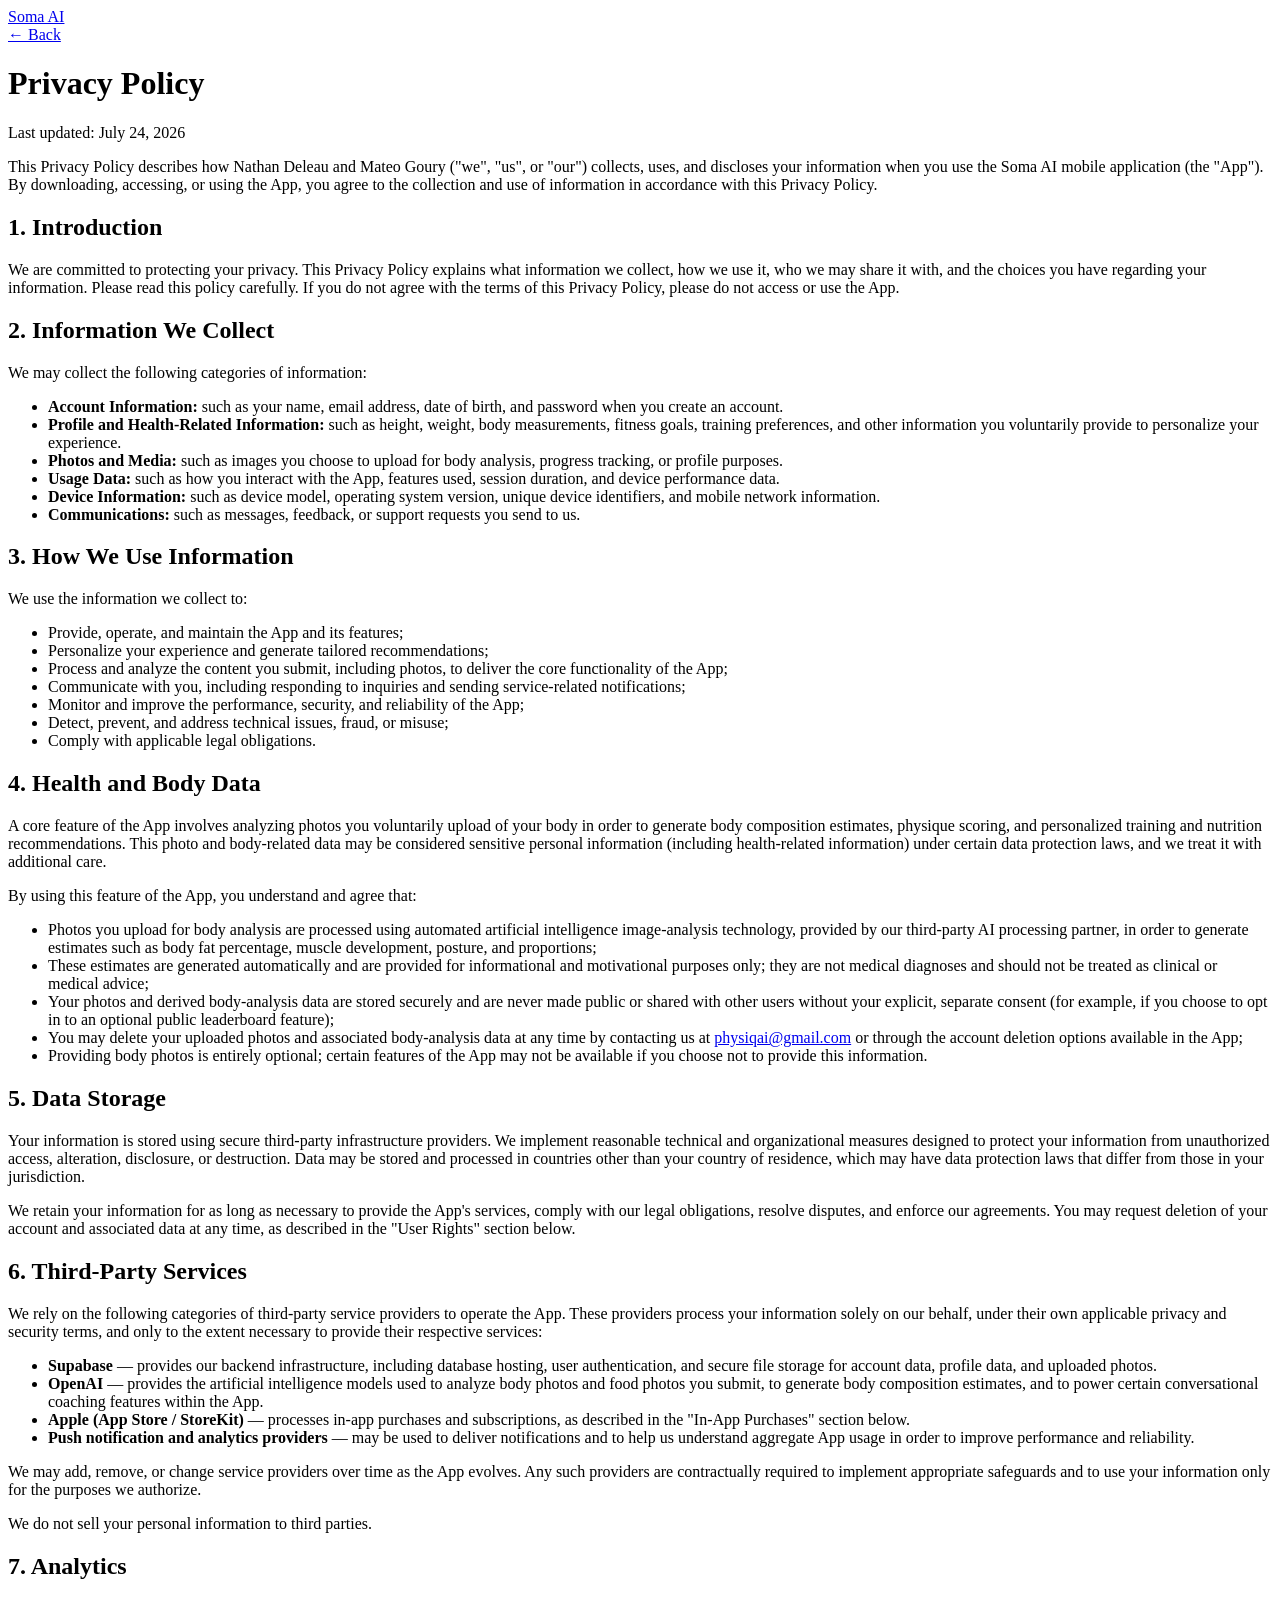
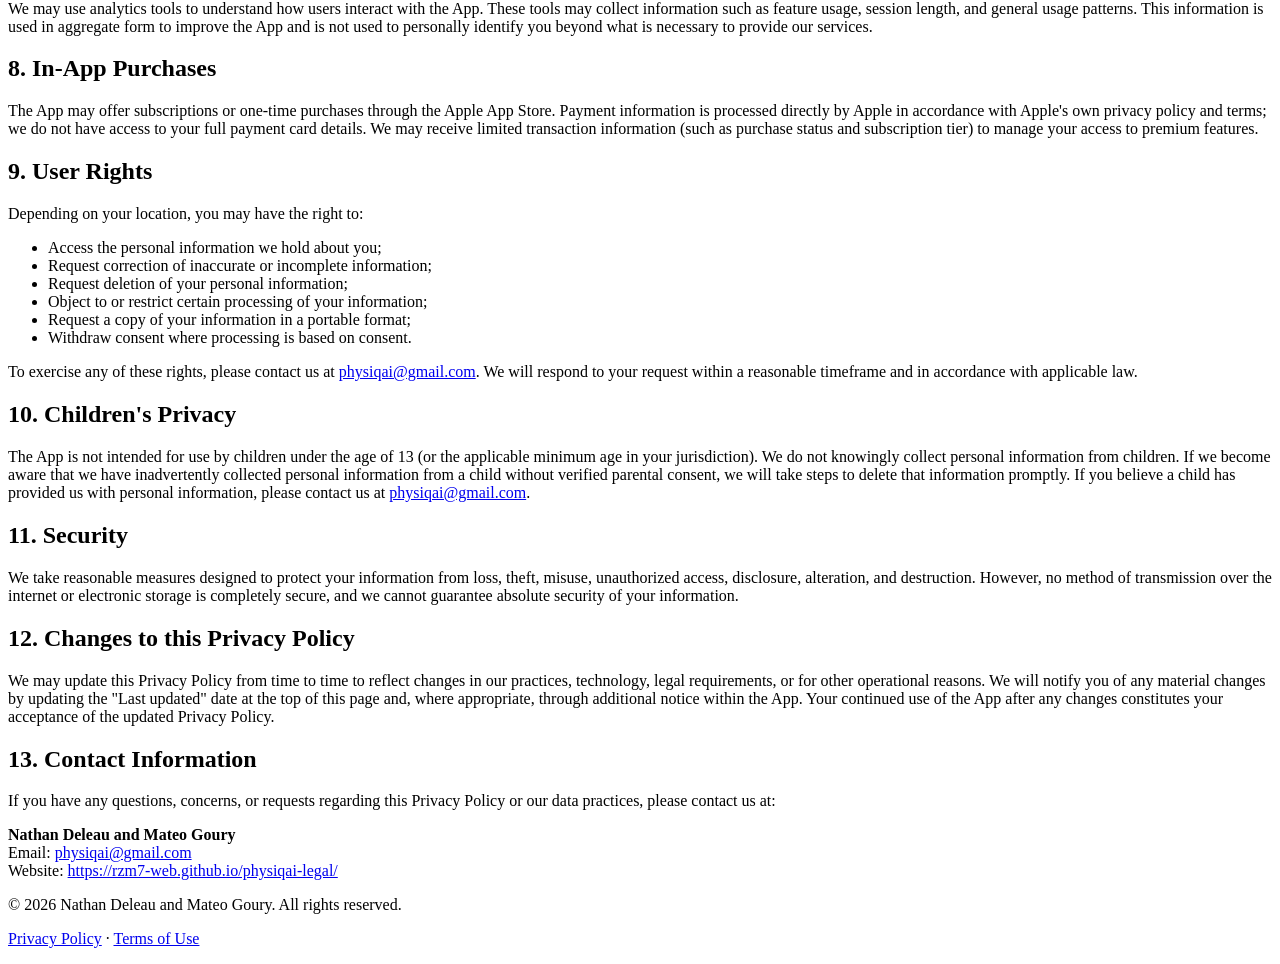
==== privacy-policy.html @ aaaca97e "Update privacy policy to reflect new ownership" ====
<!DOCTYPE html>
<html lang="en">
<head>
<meta charset="UTF-8">
<meta name="viewport" content="width=device-width, initial-scale=1.0">
<title>Privacy Policy — Soma AI</title>
<link rel="stylesheet" href="style.css">
</head>
<body>

  <header class="site-header">
    <div class="container">
      <a href="index.html" class="brand">Soma AI</a>
    </div>
  </header>

  <main class="container page legal-page">
    <a href="index.html" class="back-link">← Back</a>

    <h1>Privacy Policy</h1>
    <p class="last-updated">Last updated: July 24, 2026</p>

    <p>
      This Privacy Policy describes how Nathan Deleau and Mateo Goury ("we", "us", or "our")
      collects, uses, and discloses your information when you use the Soma AI
      mobile application (the "App"). By downloading, accessing, or using the App,
      you agree to the collection and use of information in accordance with this
      Privacy Policy.
    </p>

    <h2>1. Introduction</h2>
    <p>
      We are committed to protecting your privacy. This Privacy Policy explains
      what information we collect, how we use it, who we may share it with, and
      the choices you have regarding your information. Please read this policy
      carefully. If you do not agree with the terms of this Privacy Policy, please
      do not access or use the App.
    </p>

    <h2>2. Information We Collect</h2>
    <p>We may collect the following categories of information:</p>
    <ul>
      <li>
        <strong>Account Information:</strong> such as your name, email address,
        date of birth, and password when you create an account.
      </li>
      <li>
        <strong>Profile and Health-Related Information:</strong> such as height,
        weight, body measurements, fitness goals, training preferences, and other
        information you voluntarily provide to personalize your experience.
      </li>
      <li>
        <strong>Photos and Media:</strong> such as images you choose to upload for
        body analysis, progress tracking, or profile purposes.
      </li>
      <li>
        <strong>Usage Data:</strong> such as how you interact with the App,
        features used, session duration, and device performance data.
      </li>
      <li>
        <strong>Device Information:</strong> such as device model, operating
        system version, unique device identifiers, and mobile network
        information.
      </li>
      <li>
        <strong>Communications:</strong> such as messages, feedback, or support
        requests you send to us.
      </li>
    </ul>

    <h2>3. How We Use Information</h2>
    <p>We use the information we collect to:</p>
    <ul>
      <li>Provide, operate, and maintain the App and its features;</li>
      <li>Personalize your experience and generate tailored recommendations;</li>
      <li>Process and analyze the content you submit, including photos, to
        deliver the core functionality of the App;</li>
      <li>Communicate with you, including responding to inquiries and sending
        service-related notifications;</li>
      <li>Monitor and improve the performance, security, and reliability of the
        App;</li>
      <li>Detect, prevent, and address technical issues, fraud, or misuse;</li>
      <li>Comply with applicable legal obligations.</li>
    </ul>

    <h2>4. Health and Body Data</h2>
    <p>
      A core feature of the App involves analyzing photos you voluntarily upload
      of your body in order to generate body composition estimates, physique
      scoring, and personalized training and nutrition recommendations. This
      photo and body-related data may be considered sensitive personal
      information (including health-related information) under certain data
      protection laws, and we treat it with additional care.
    </p>
    <p>By using this feature of the App, you understand and agree that:</p>
    <ul>
      <li>
        Photos you upload for body analysis are processed using automated
        artificial intelligence image-analysis technology, provided by our
        third-party AI processing partner, in order to generate estimates such
        as body fat percentage, muscle development, posture, and proportions;
      </li>
      <li>
        These estimates are generated automatically and are provided for
        informational and motivational purposes only; they are not medical
        diagnoses and should not be treated as clinical or medical advice;
      </li>
      <li>
        Your photos and derived body-analysis data are stored securely and are
        never made public or shared with other users without your explicit,
        separate consent (for example, if you choose to opt in to an optional
        public leaderboard feature);
      </li>
      <li>
        You may delete your uploaded photos and associated body-analysis data
        at any time by contacting us at
        <a href="mailto:physiqai@gmail.com">physiqai@gmail.com</a> or through
        the account deletion options available in the App;
      </li>
      <li>
        Providing body photos is entirely optional; certain features of the
        App may not be available if you choose not to provide this
        information.
      </li>
    </ul>

    <h2>5. Data Storage</h2>
    <p>
      Your information is stored using secure third-party infrastructure
      providers. We implement reasonable technical and organizational measures
      designed to protect your information from unauthorized access, alteration,
      disclosure, or destruction. Data may be stored and processed in countries
      other than your country of residence, which may have data protection laws
      that differ from those in your jurisdiction.
    </p>
    <p>
      We retain your information for as long as necessary to provide the App's
      services, comply with our legal obligations, resolve disputes, and enforce
      our agreements. You may request deletion of your account and associated
      data at any time, as described in the "User Rights" section below.
    </p>

    <h2>6. Third-Party Services</h2>
    <p>
      We rely on the following categories of third-party service providers to
      operate the App. These providers process your information solely on our
      behalf, under their own applicable privacy and security terms, and only
      to the extent necessary to provide their respective services:
    </p>
    <ul>
      <li>
        <strong>Supabase</strong> — provides our backend infrastructure,
        including database hosting, user authentication, and secure file
        storage for account data, profile data, and uploaded photos.
      </li>
      <li>
        <strong>OpenAI</strong> — provides the artificial intelligence models
        used to analyze body photos and food photos you submit, to generate
        body composition estimates, and to power certain conversational
        coaching features within the App.
      </li>
      <li>
        <strong>Apple (App Store / StoreKit)</strong> — processes in-app
        purchases and subscriptions, as described in the "In-App Purchases"
        section below.
      </li>
      <li>
        <strong>Push notification and analytics providers</strong> — may be
        used to deliver notifications and to help us understand aggregate App
        usage in order to improve performance and reliability.
      </li>
    </ul>
    <p>
      We may add, remove, or change service providers over time as the App
      evolves. Any such providers are contractually required to implement
      appropriate safeguards and to use your information only for the purposes
      we authorize.
    </p>
    <p>
      We do not sell your personal information to third parties.
    </p>

    <h2>7. Analytics</h2>
    <p>
      We may use analytics tools to understand how users interact with the App.
      These tools may collect information such as feature usage, session length,
      and general usage patterns. This information is used in aggregate form to
      improve the App and is not used to personally identify you beyond what is
      necessary to provide our services.
    </p>

    <h2>8. In-App Purchases</h2>
    <p>
      The App may offer subscriptions or one-time purchases through the Apple
      App Store. Payment information is processed directly by Apple in
      accordance with Apple's own privacy policy and terms; we do not have
      access to your full payment card details. We may receive limited
      transaction information (such as purchase status and subscription tier)
      to manage your access to premium features.
    </p>

    <h2>9. User Rights</h2>
    <p>Depending on your location, you may have the right to:</p>
    <ul>
      <li>Access the personal information we hold about you;</li>
      <li>Request correction of inaccurate or incomplete information;</li>
      <li>Request deletion of your personal information;</li>
      <li>Object to or restrict certain processing of your information;</li>
      <li>Request a copy of your information in a portable format;</li>
      <li>Withdraw consent where processing is based on consent.</li>
    </ul>
    <p>
      To exercise any of these rights, please contact us at
      <a href="mailto:physiqai@gmail.com">physiqai@gmail.com</a>. We will respond
      to your request within a reasonable timeframe and in accordance with
      applicable law.
    </p>

    <h2>10. Children's Privacy</h2>
    <p>
      The App is not intended for use by children under the age of 13 (or the
      applicable minimum age in your jurisdiction). We do not knowingly collect
      personal information from children. If we become aware that we have
      inadvertently collected personal information from a child without
      verified parental consent, we will take steps to delete that information
      promptly. If you believe a child has provided us with personal
      information, please contact us at
      <a href="mailto:physiqai@gmail.com">physiqai@gmail.com</a>.
    </p>

    <h2>11. Security</h2>
    <p>
      We take reasonable measures designed to protect your information from
      loss, theft, misuse, unauthorized access, disclosure, alteration, and
      destruction. However, no method of transmission over the internet or
      electronic storage is completely secure, and we cannot guarantee absolute
      security of your information.
    </p>

    <h2>12. Changes to this Privacy Policy</h2>
    <p>
      We may update this Privacy Policy from time to time to reflect changes in
      our practices, technology, legal requirements, or for other operational
      reasons. We will notify you of any material changes by updating the
      "Last updated" date at the top of this page and, where appropriate, through
      additional notice within the App. Your continued use of the App after any
      changes constitutes your acceptance of the updated Privacy Policy.
    </p>

    <h2>13. Contact Information</h2>
    <p>
      If you have any questions, concerns, or requests regarding this Privacy
      Policy or our data practices, please contact us at:
    </p>
    <p>
      <strong>Nathan Deleau and Mateo Goury</strong><br>
      Email: <a href="mailto:physiqai@gmail.com">physiqai@gmail.com</a><br>
      Website: <a href="https://rzm7-web.github.io/physiqai-legal/">https://rzm7-web.github.io/physiqai-legal/</a>
    </p>

  </main>

  <footer class="site-footer">
    <div class="container">
      <p>&copy; <span id="year">2026</span> Nathan Deleau and Mateo Goury. All rights reserved.</p>
      <p class="footer-links">
        <a href="privacy-policy.html">Privacy Policy</a>
        <span class="sep">·</span>
        <a href="terms-of-use.html">Terms of Use</a>
      </p>
    </div>
  </footer>

</body>
</html>
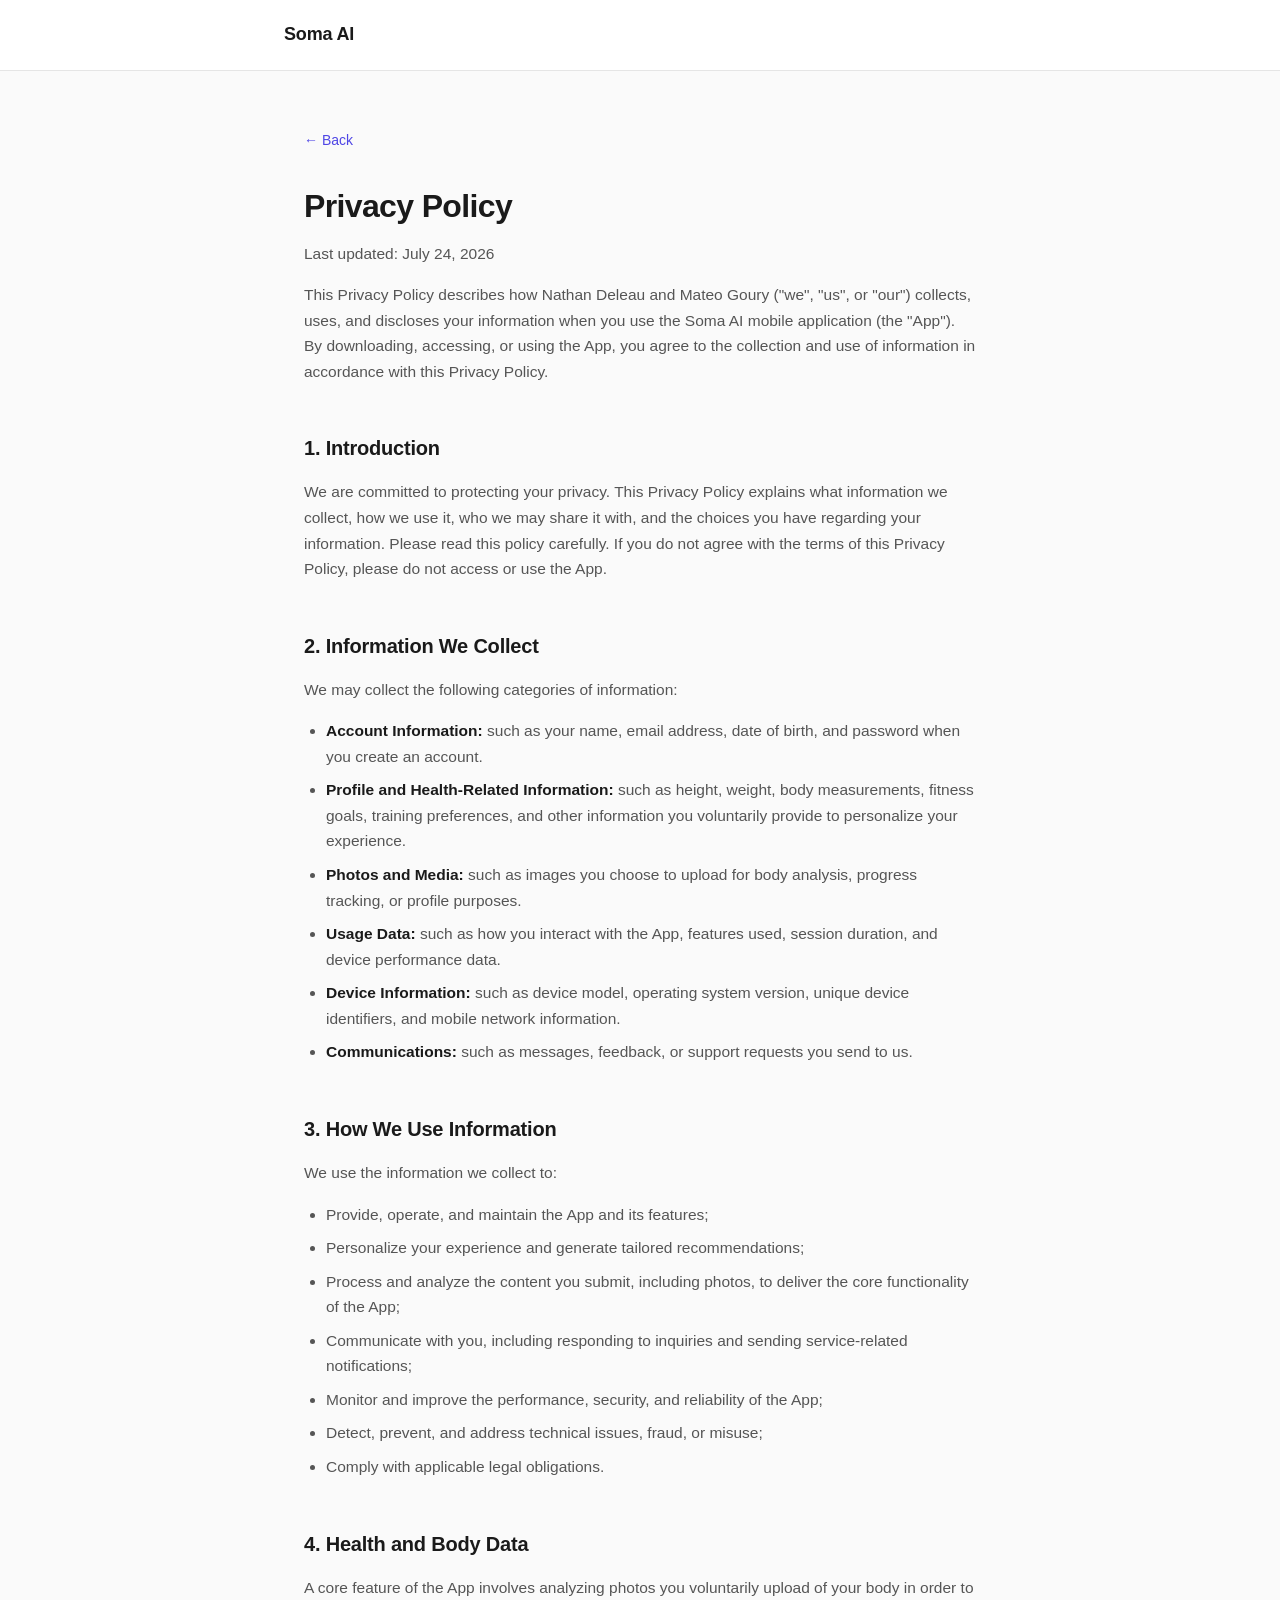
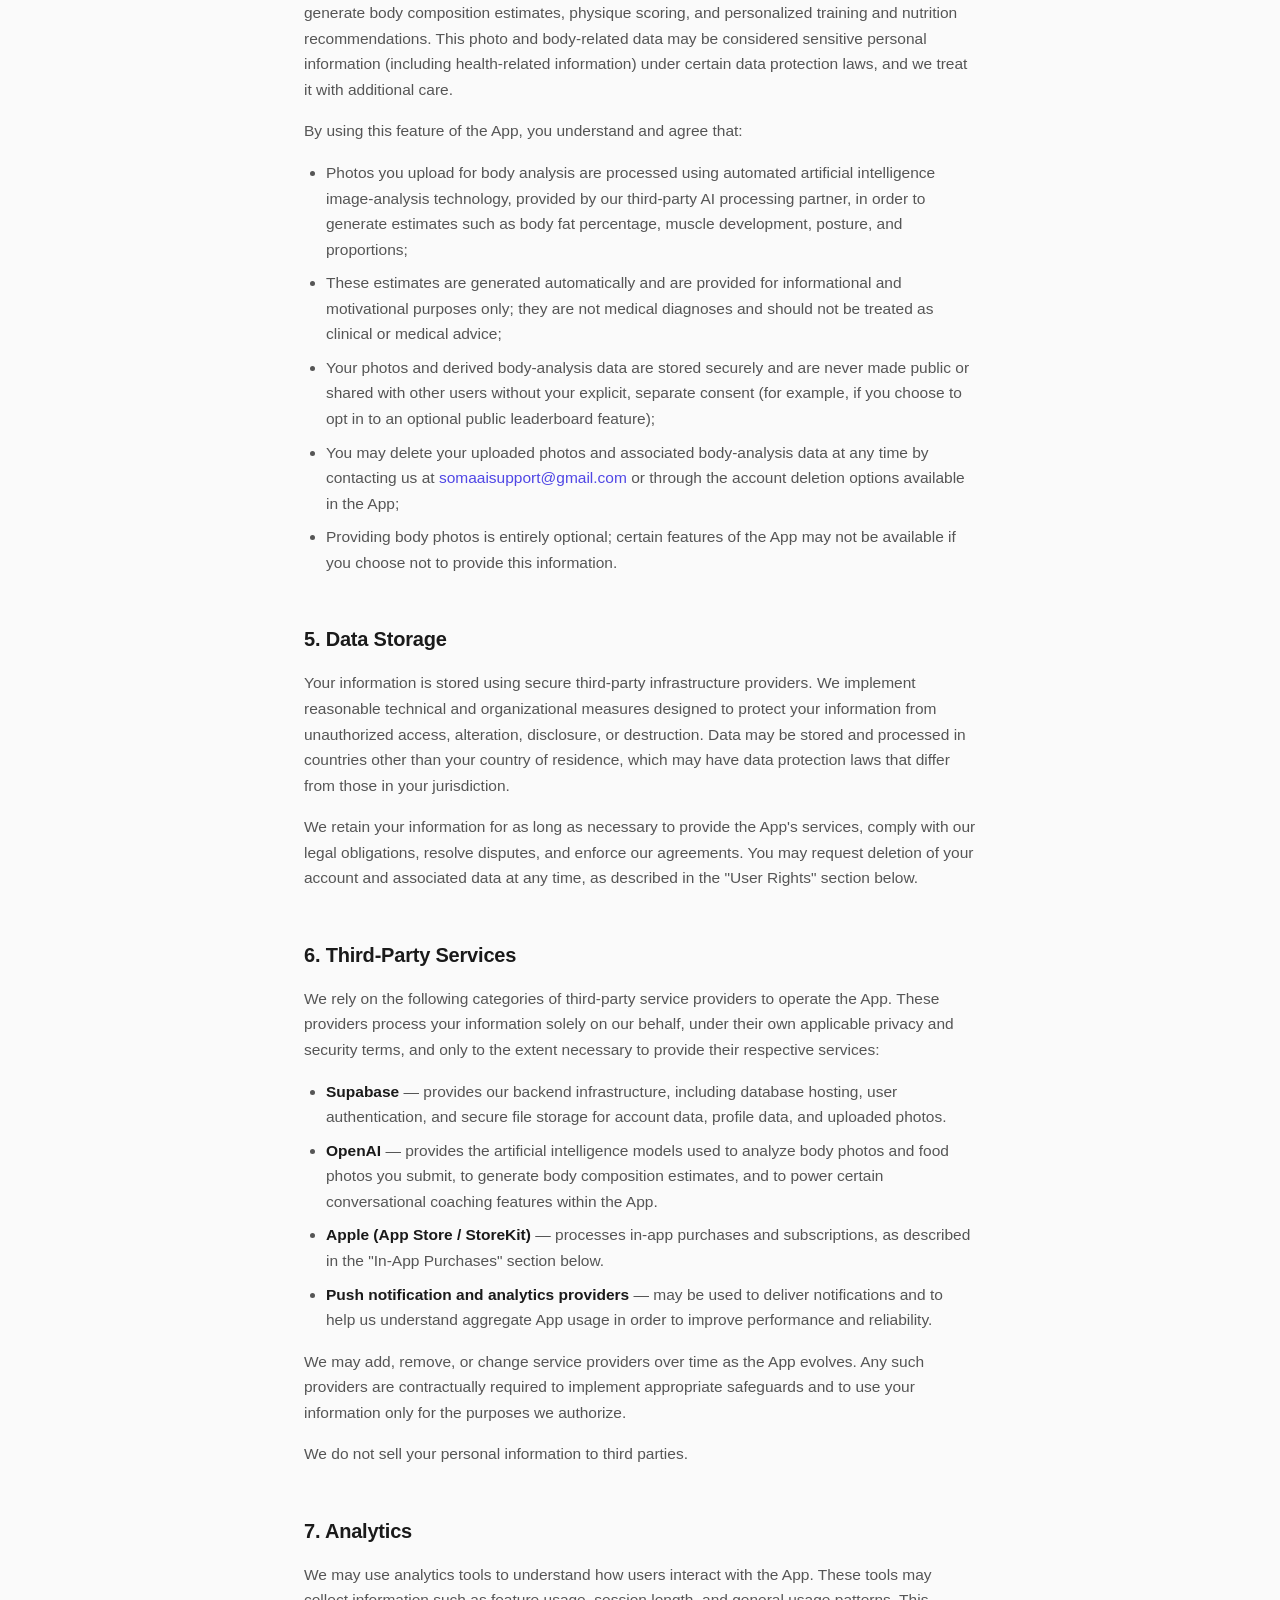
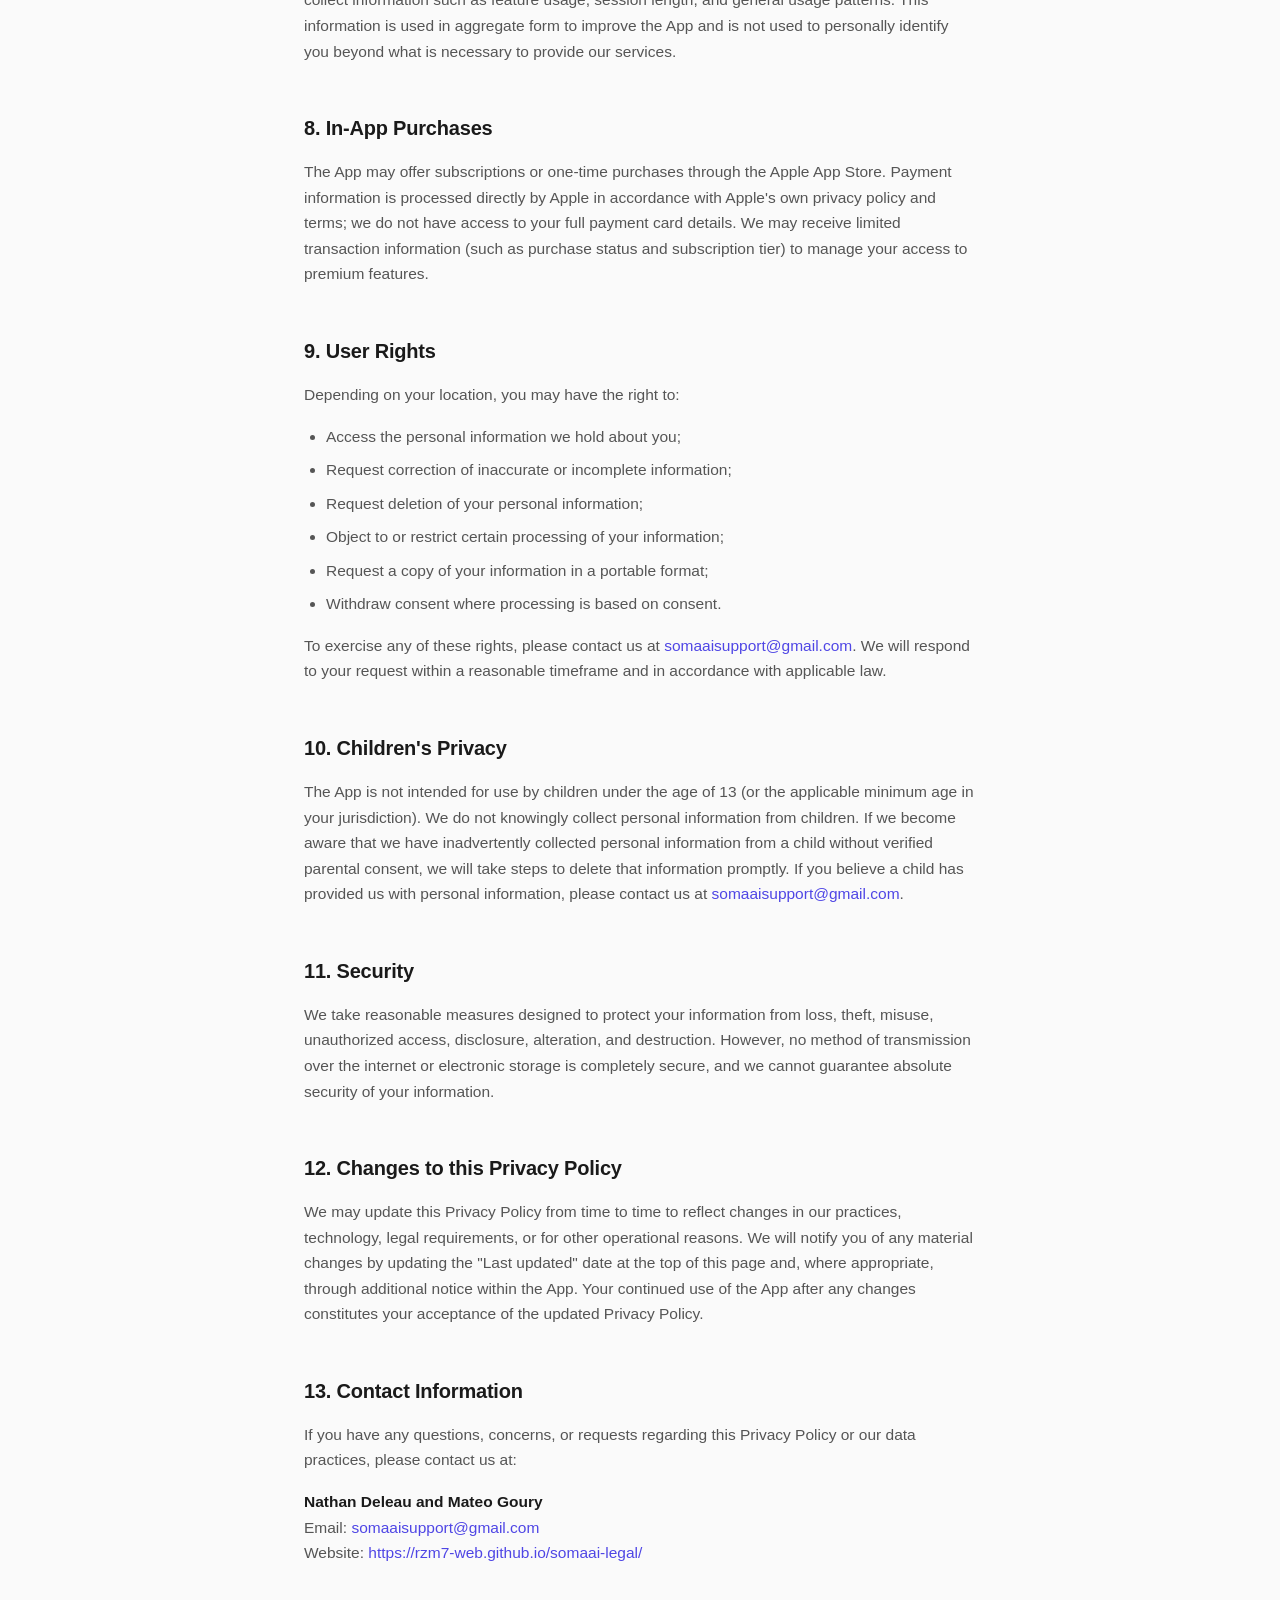
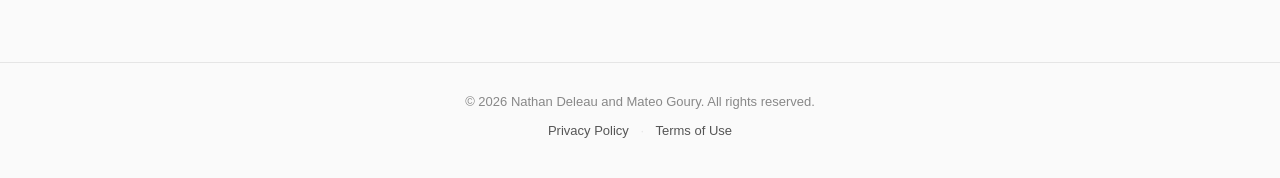
==== commit 5bf74abf: "Update contact email and website in privacy policy" ====
--- a/privacy-policy.html
+++ b/privacy-policy.html
@@ -114,7 +114,7 @@
       <li>
         You may delete your uploaded photos and associated body-analysis data
         at any time by contacting us at
-        <a href="mailto:physiqai@gmail.com">physiqai@gmail.com</a> or through
+        <a href="mailto:somaaisupport@gmail.com">somaaisupport@gmail.com</a> or through
         the account deletion options available in the App;
       </li>
       <li>
@@ -211,7 +211,7 @@
     </ul>
     <p>
       To exercise any of these rights, please contact us at
-      <a href="mailto:physiqai@gmail.com">physiqai@gmail.com</a>. We will respond
+      <a href="mailto:somaaisupport@gmail.com">somaaisupport@gmail.com</a>. We will respond
       to your request within a reasonable timeframe and in accordance with
       applicable law.
     </p>
@@ -225,7 +225,7 @@
       verified parental consent, we will take steps to delete that information
       promptly. If you believe a child has provided us with personal
       information, please contact us at
-      <a href="mailto:physiqai@gmail.com">physiqai@gmail.com</a>.
+      <a href="mailto:somaaisupport@gmail.com">somaaisupport@gmail.com</a>.
     </p>
 
     <h2>11. Security</h2>
@@ -254,8 +254,8 @@
     </p>
     <p>
       <strong>Nathan Deleau and Mateo Goury</strong><br>
-      Email: <a href="mailto:physiqai@gmail.com">physiqai@gmail.com</a><br>
-      Website: <a href="https://rzm7-web.github.io/physiqai-legal/">https://rzm7-web.github.io/physiqai-legal/</a>
+      Email: <a href="mailto:somaaisupport@gmail.com">somaaisupport@gmail.com</a><br>
+      Website: <a href="https://rzm7-web.github.io/somaai-legal/">https://rzm7-web.github.io/somaai-legal/</a>
     </p>
 
   </main>
--- a/style.css
+++ b/style.css
@@ -0,0 +1,281 @@
+/* ============================================
+   Legal Site — Base Stylesheet
+   Clean, professional, responsive, no framework
+   ============================================ */
+
+:root {
+  --color-bg: #FAFAFA;
+  --color-surface: #FFFFFF;
+  --color-border: #E5E5E5;
+  --color-text: #1A1A1A;
+  --color-text-secondary: #555555;
+  --color-text-tertiary: #888888;
+  --color-accent: #4F46E5;
+  --color-accent-hover: #4338CA;
+  --max-width: 760px;
+  --radius: 12px;
+}
+
+* {
+  box-sizing: border-box;
+}
+
+html, body {
+  margin: 0;
+  padding: 0;
+}
+
+body {
+  font-family: -apple-system, BlinkMacSystemFont, "Segoe UI", Roboto,
+               Helvetica, Arial, sans-serif;
+  background: var(--color-bg);
+  color: var(--color-text);
+  line-height: 1.65;
+  font-size: 16px;
+  -webkit-font-smoothing: antialiased;
+}
+
+.container {
+  max-width: var(--max-width);
+  margin: 0 auto;
+  padding: 0 24px;
+}
+
+/* ---------- Header ---------- */
+
+.site-header {
+  border-bottom: 1px solid var(--color-border);
+  background: var(--color-surface);
+  padding: 20px 0;
+}
+
+.brand {
+  font-size: 18px;
+  font-weight: 700;
+  color: var(--color-text);
+  text-decoration: none;
+  letter-spacing: -0.01em;
+}
+
+/* ---------- Page layout ---------- */
+
+.page {
+  padding: 56px 24px 80px;
+}
+
+.hero {
+  text-align: center;
+  margin-bottom: 48px;
+}
+
+.hero h1 {
+  font-size: 34px;
+  font-weight: 800;
+  letter-spacing: -0.02em;
+  margin: 0 0 12px;
+}
+
+.subtitle {
+  font-size: 16px;
+  color: var(--color-text-secondary);
+  max-width: 480px;
+  margin: 0 auto;
+}
+
+/* ---------- Card grid (index page) ---------- */
+
+.card-grid {
+  display: grid;
+  grid-template-columns: 1fr 1fr;
+  gap: 16px;
+  margin-bottom: 56px;
+}
+
+.doc-card {
+  display: flex;
+  flex-direction: column;
+  background: var(--color-surface);
+  border: 1px solid var(--color-border);
+  border-radius: var(--radius);
+  padding: 24px;
+  text-decoration: none;
+  color: var(--color-text);
+  transition: border-color 0.15s ease, transform 0.15s ease;
+}
+
+.doc-card:hover {
+  border-color: var(--color-accent);
+  transform: translateY(-2px);
+}
+
+.doc-card-label {
+  font-size: 11px;
+  font-weight: 700;
+  letter-spacing: 0.08em;
+  text-transform: uppercase;
+  color: var(--color-text-tertiary);
+  margin-bottom: 10px;
+}
+
+.doc-card h2 {
+  font-size: 19px;
+  margin: 0 0 8px;
+  font-weight: 700;
+  letter-spacing: -0.01em;
+}
+
+.doc-card p {
+  font-size: 14px;
+  color: var(--color-text-secondary);
+  margin: 0 0 16px;
+  flex-grow: 1;
+}
+
+.doc-card-link {
+  font-size: 14px;
+  font-weight: 600;
+  color: var(--color-accent);
+}
+
+/* ---------- Contact block ---------- */
+
+.contact-block {
+  background: var(--color-surface);
+  border: 1px solid var(--color-border);
+  border-radius: var(--radius);
+  padding: 28px;
+  text-align: center;
+}
+
+.contact-block h2 {
+  font-size: 18px;
+  margin: 0 0 8px;
+}
+
+.contact-block p {
+  margin: 0;
+  color: var(--color-text-secondary);
+  font-size: 15px;
+}
+
+/* ---------- Legal document pages ---------- */
+
+.legal-page {
+  max-width: 720px;
+}
+
+.back-link {
+  display: inline-block;
+  font-size: 14px;
+  color: var(--color-text-secondary);
+  text-decoration: none;
+  margin-bottom: 28px;
+}
+
+.back-link:hover {
+  color: var(--color-accent);
+}
+
+.legal-page h1 {
+  font-size: 32px;
+  font-weight: 800;
+  letter-spacing: -0.02em;
+  margin: 0 0 8px;
+}
+
+.last-updated {
+  font-size: 13px;
+  color: var(--color-text-tertiary);
+  margin: 0 0 32px;
+}
+
+.legal-page h2 {
+  font-size: 20px;
+  font-weight: 700;
+  letter-spacing: -0.01em;
+  margin: 40px 0 14px;
+  padding-top: 8px;
+}
+
+.legal-page p {
+  color: var(--color-text-secondary);
+  margin: 0 0 16px;
+  font-size: 15.5px;
+}
+
+.legal-page ul {
+  margin: 0 0 16px;
+  padding-left: 22px;
+}
+
+.legal-page li {
+  color: var(--color-text-secondary);
+  font-size: 15.5px;
+  margin-bottom: 8px;
+}
+
+.legal-page strong {
+  color: var(--color-text);
+}
+
+.legal-page a {
+  color: var(--color-accent);
+  text-decoration: none;
+}
+
+.legal-page a:hover {
+  text-decoration: underline;
+}
+
+/* ---------- Footer ---------- */
+
+.site-footer {
+  border-top: 1px solid var(--color-border);
+  padding: 28px 0;
+  text-align: center;
+}
+
+.site-footer p {
+  font-size: 13px;
+  color: var(--color-text-tertiary);
+  margin: 0 0 8px;
+}
+
+.footer-links a {
+  color: var(--color-text-secondary);
+  text-decoration: none;
+  font-size: 13px;
+}
+
+.footer-links a:hover {
+  color: var(--color-accent);
+}
+
+.footer-links .sep {
+  margin: 0 8px;
+  color: var(--color-border);
+}
+
+/* ---------- Responsive ---------- */
+
+@media (max-width: 640px) {
+  .hero h1 {
+    font-size: 28px;
+  }
+
+  .card-grid {
+    grid-template-columns: 1fr;
+  }
+
+  .legal-page h1 {
+    font-size: 26px;
+  }
+
+  .legal-page h2 {
+    font-size: 18px;
+  }
+
+  .page {
+    padding: 40px 20px 64px;
+  }
+}
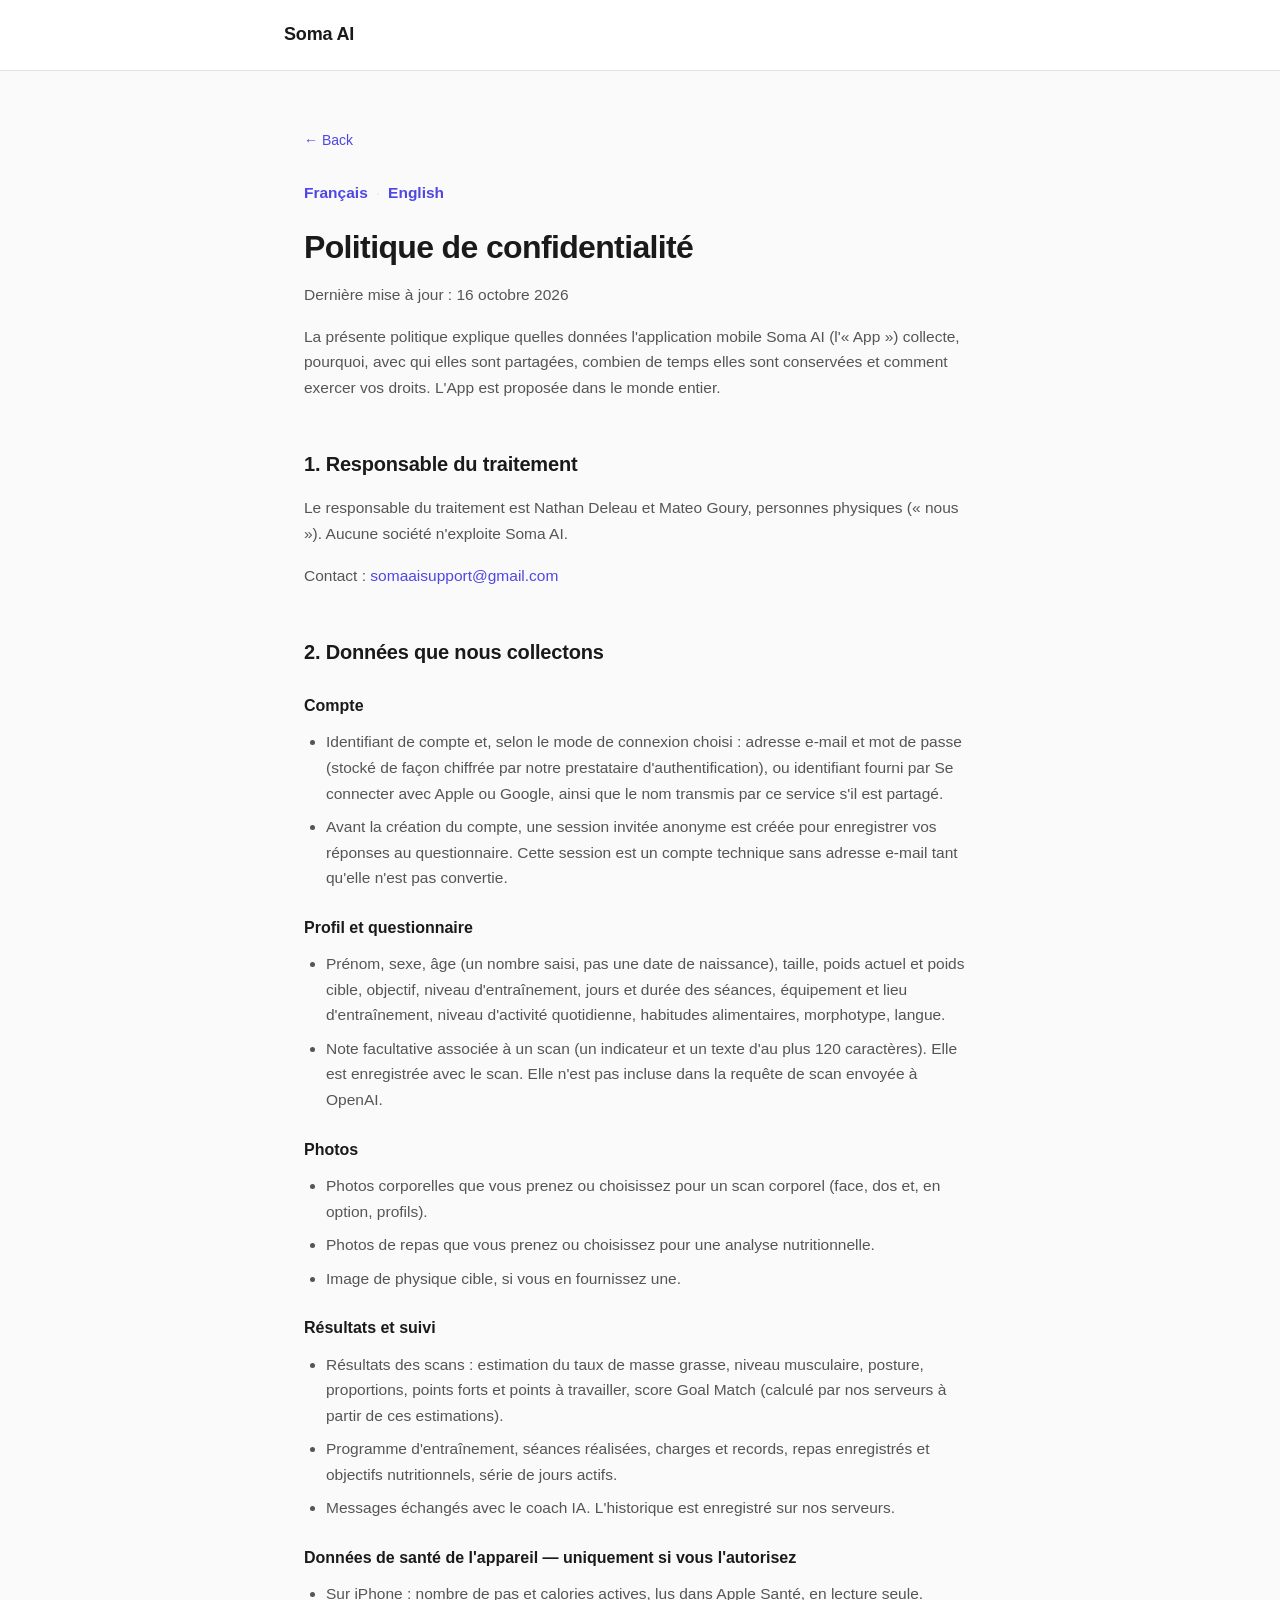
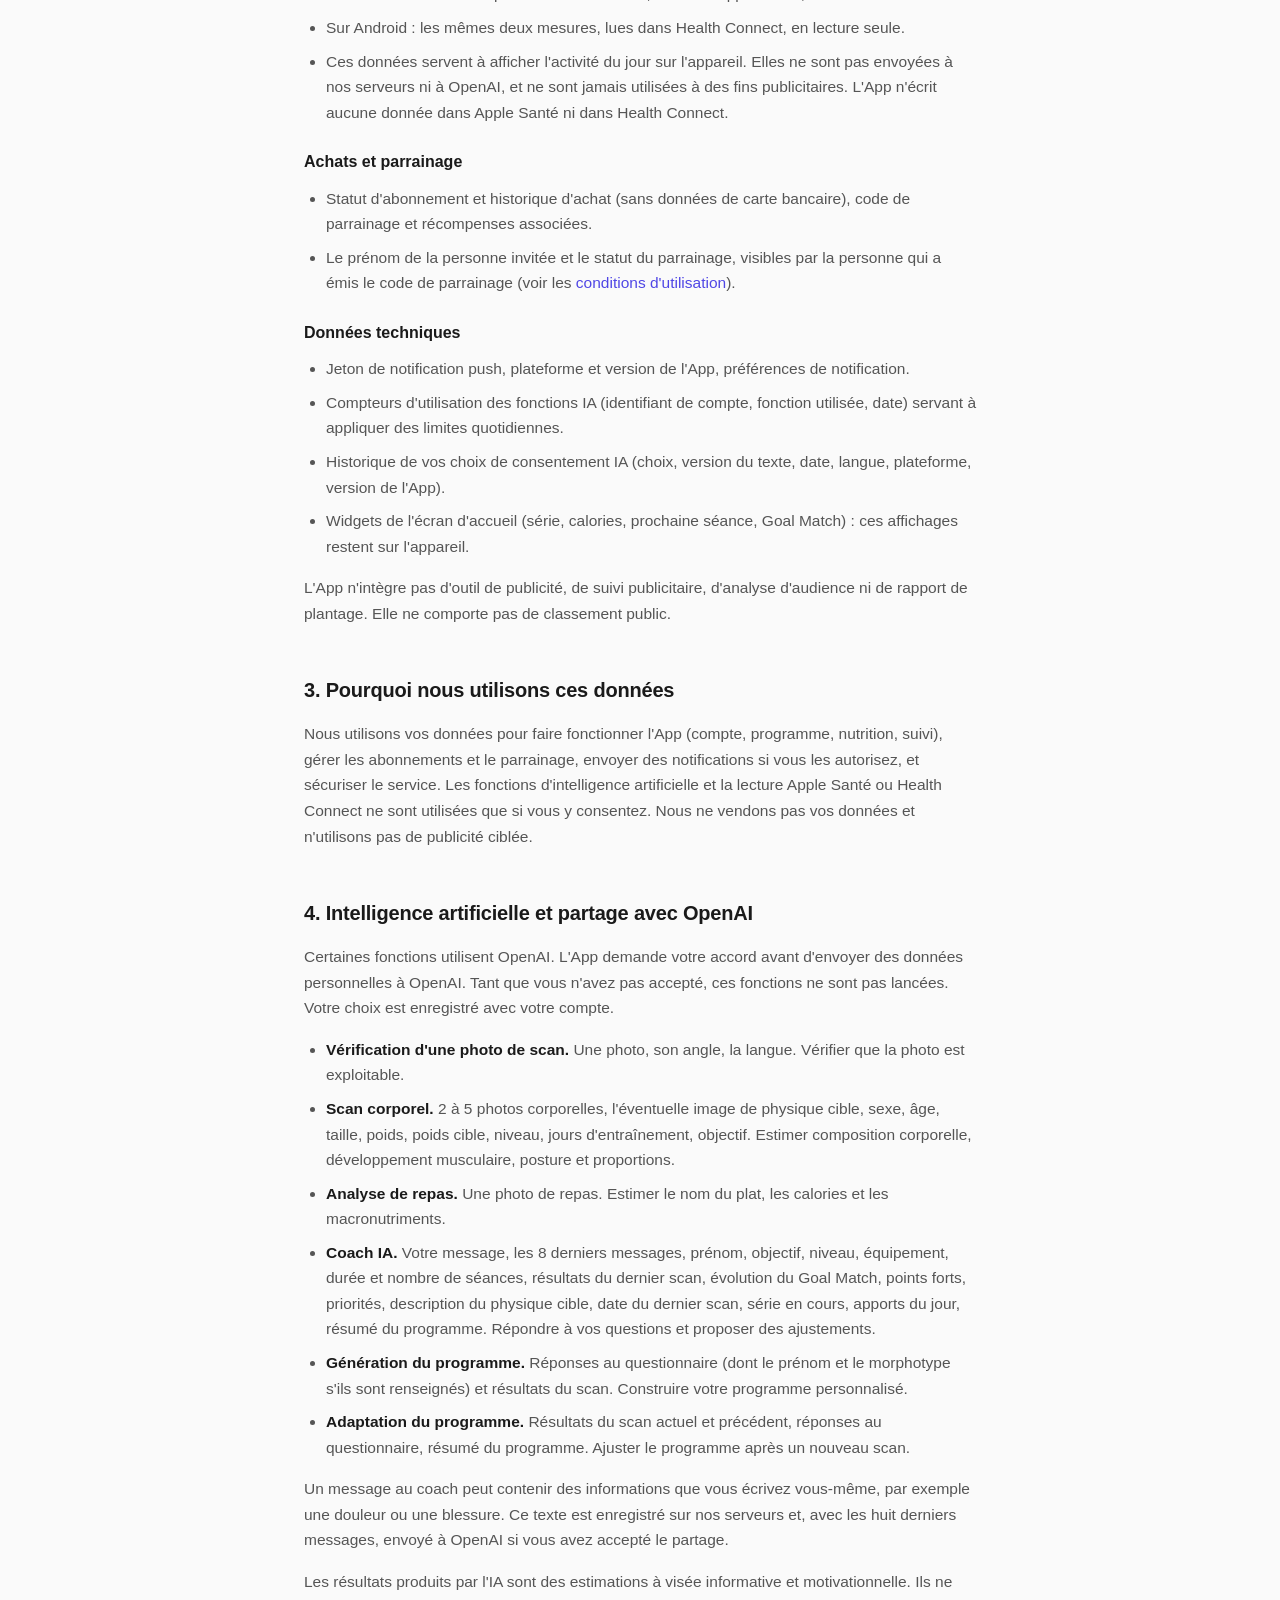
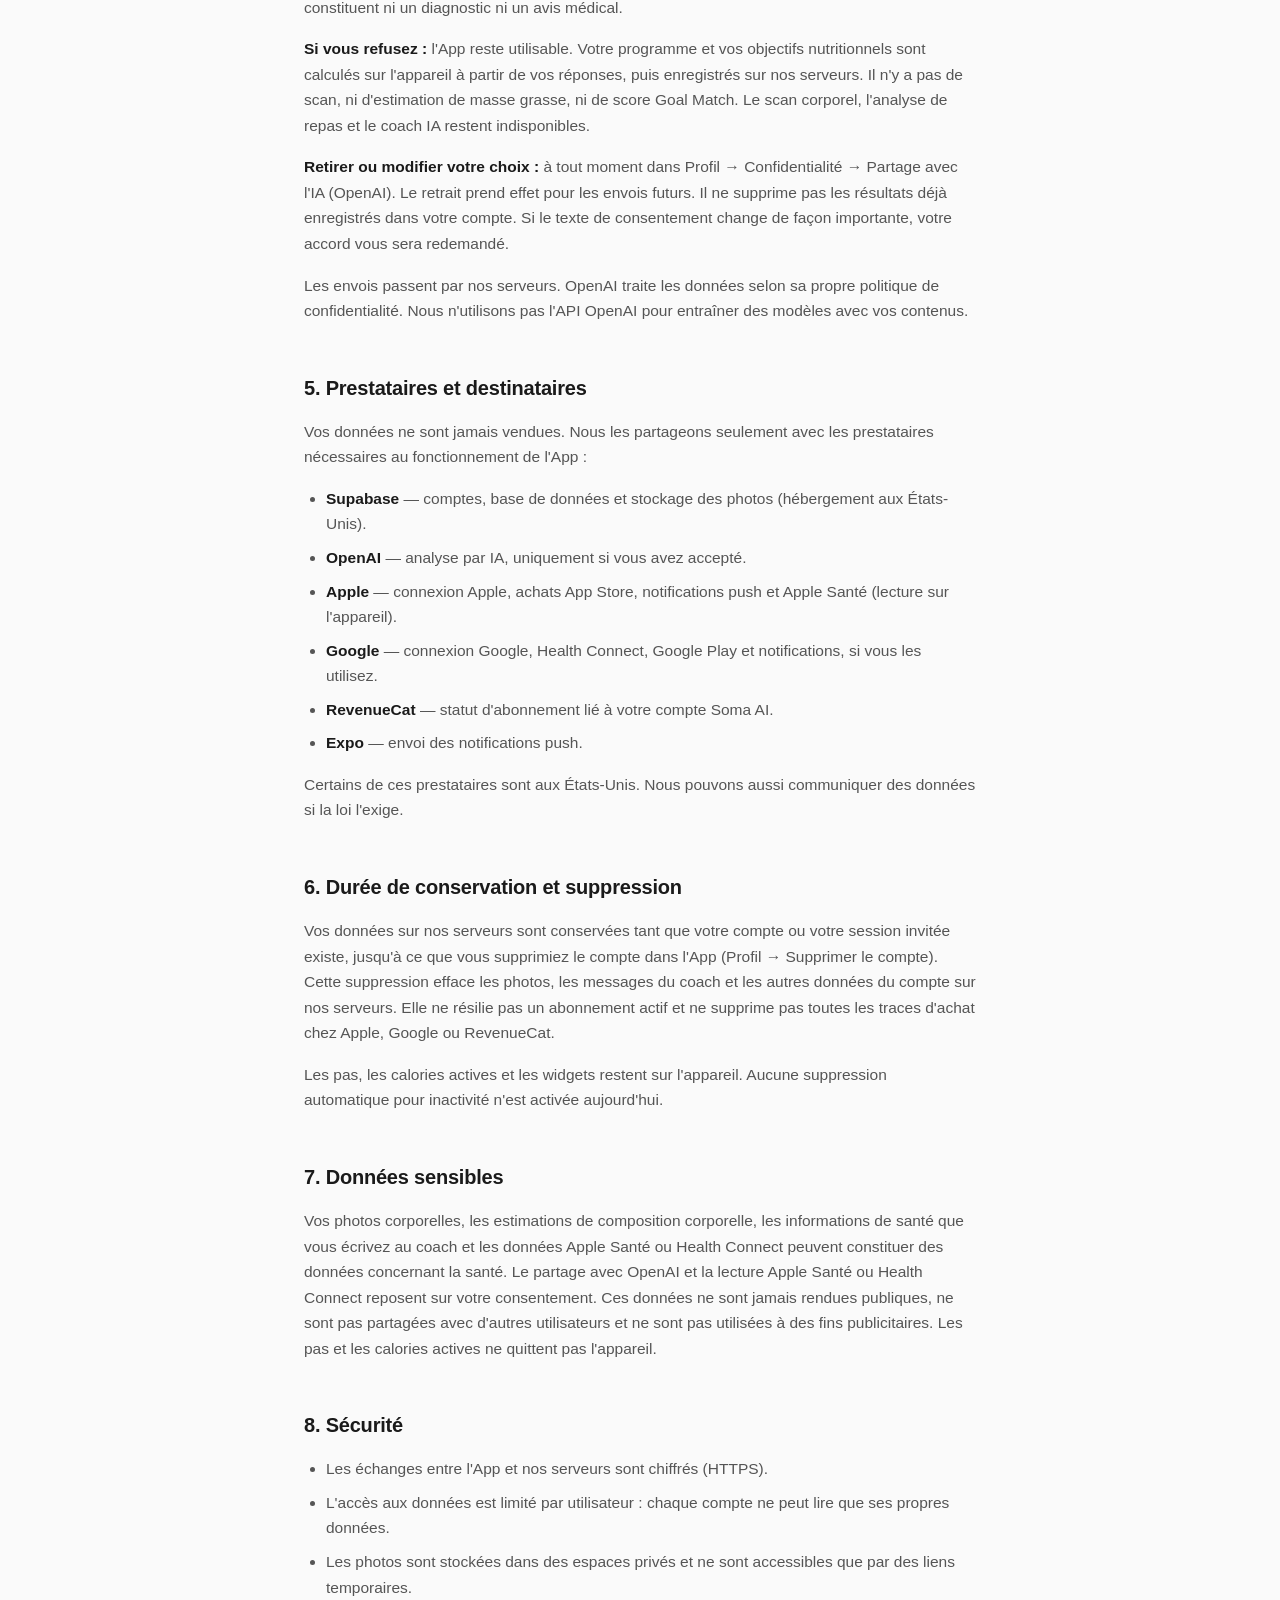
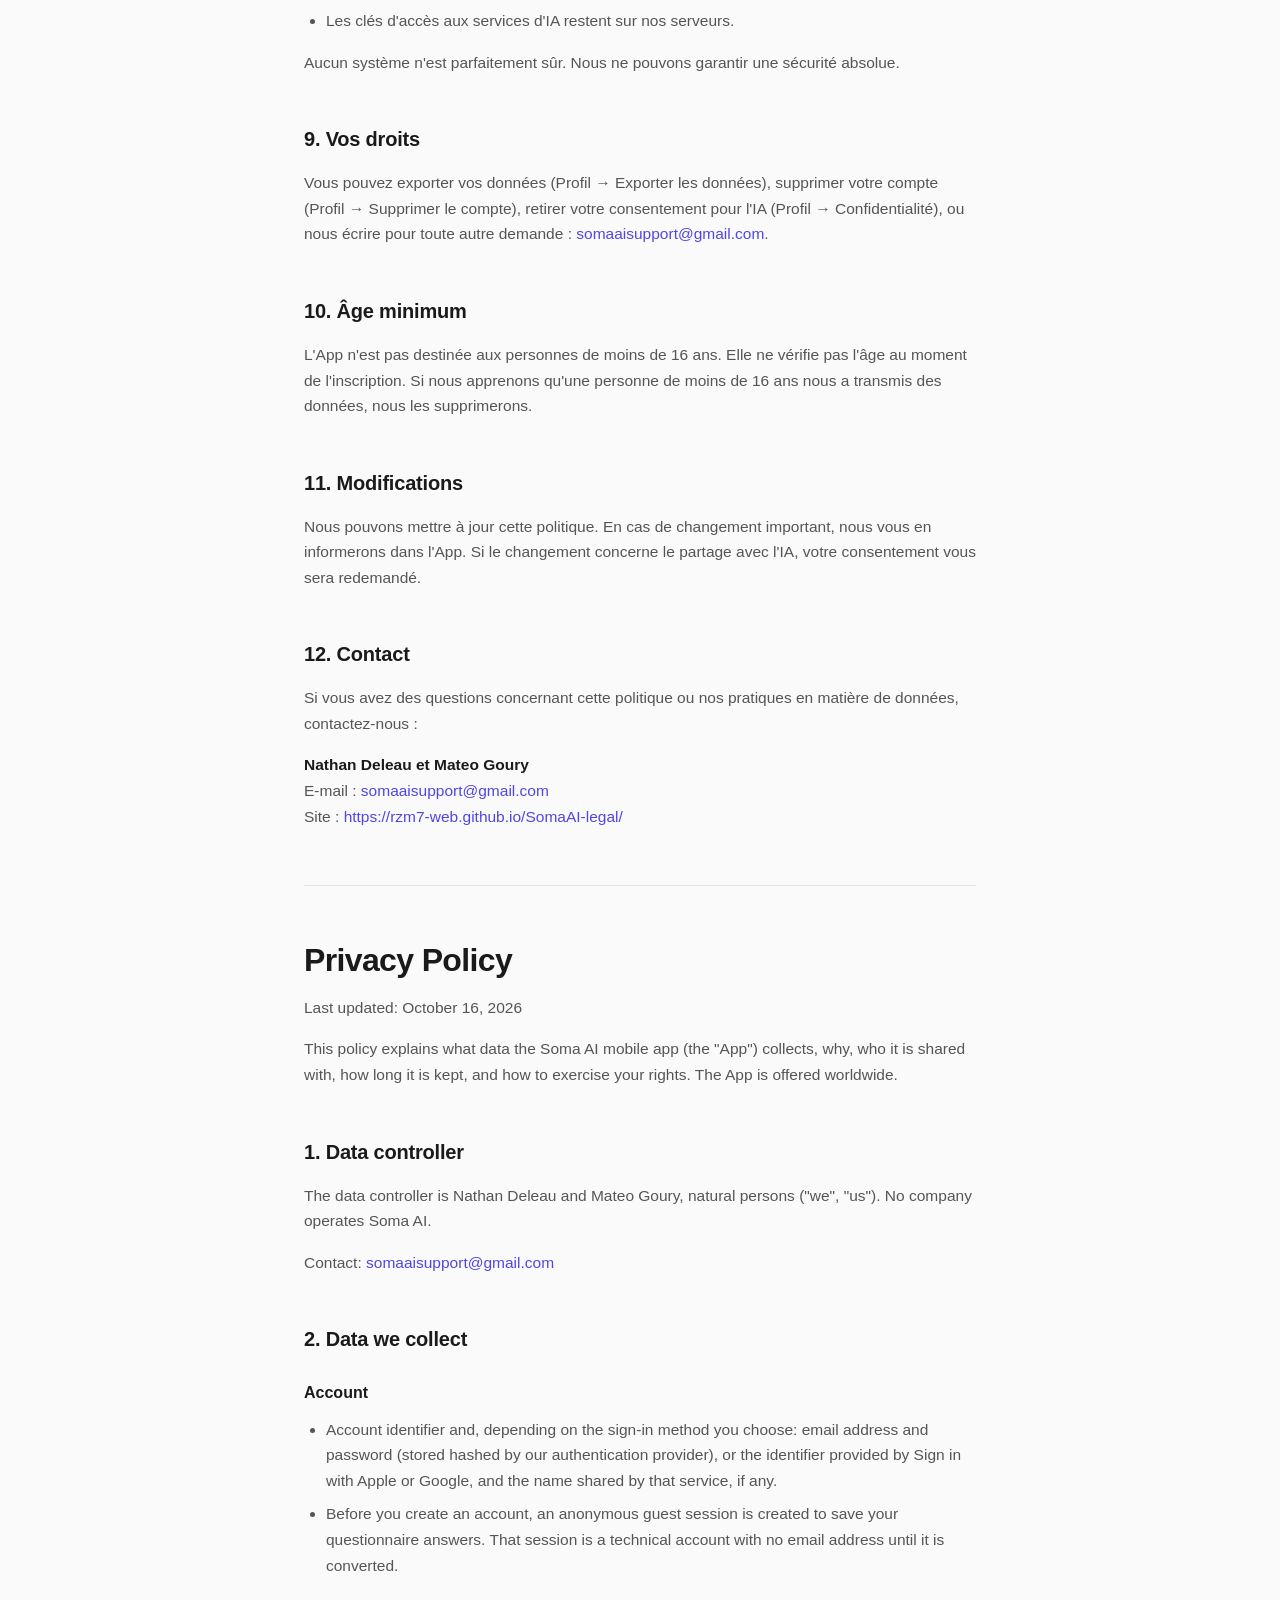
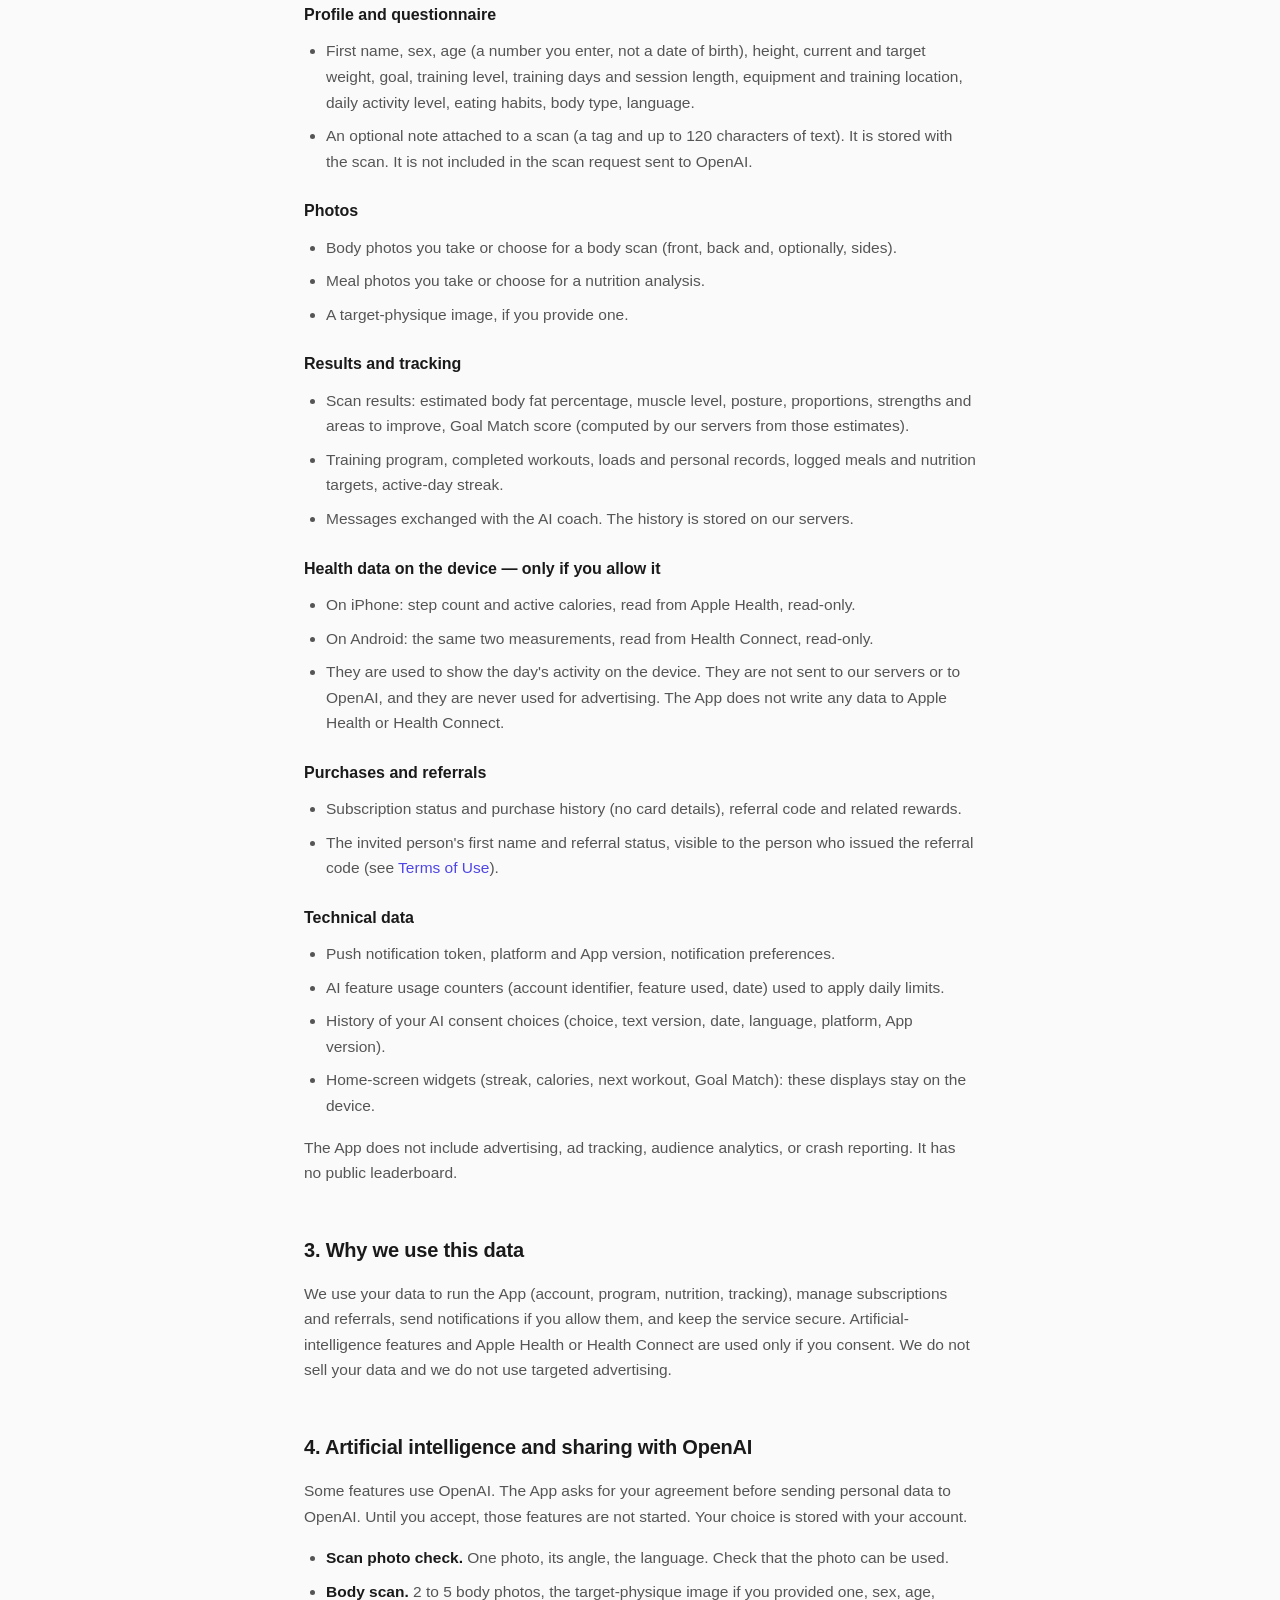
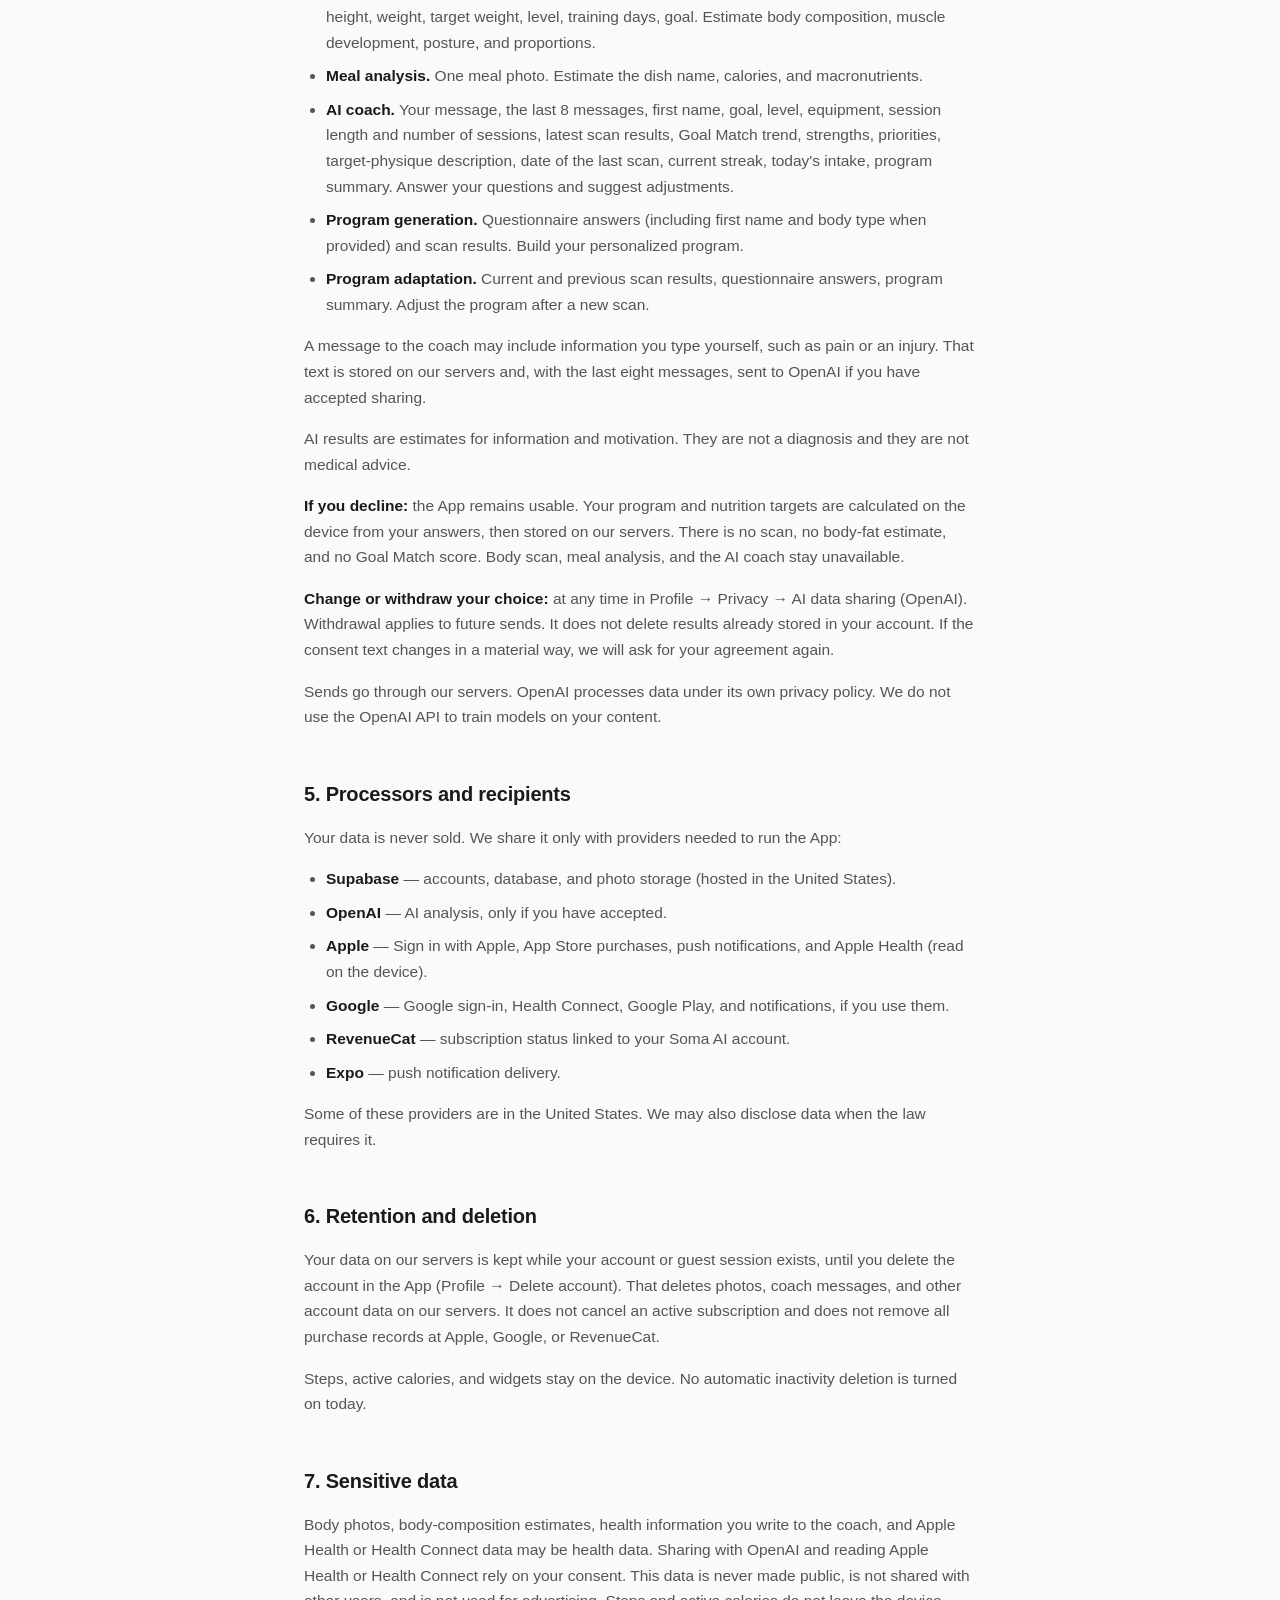
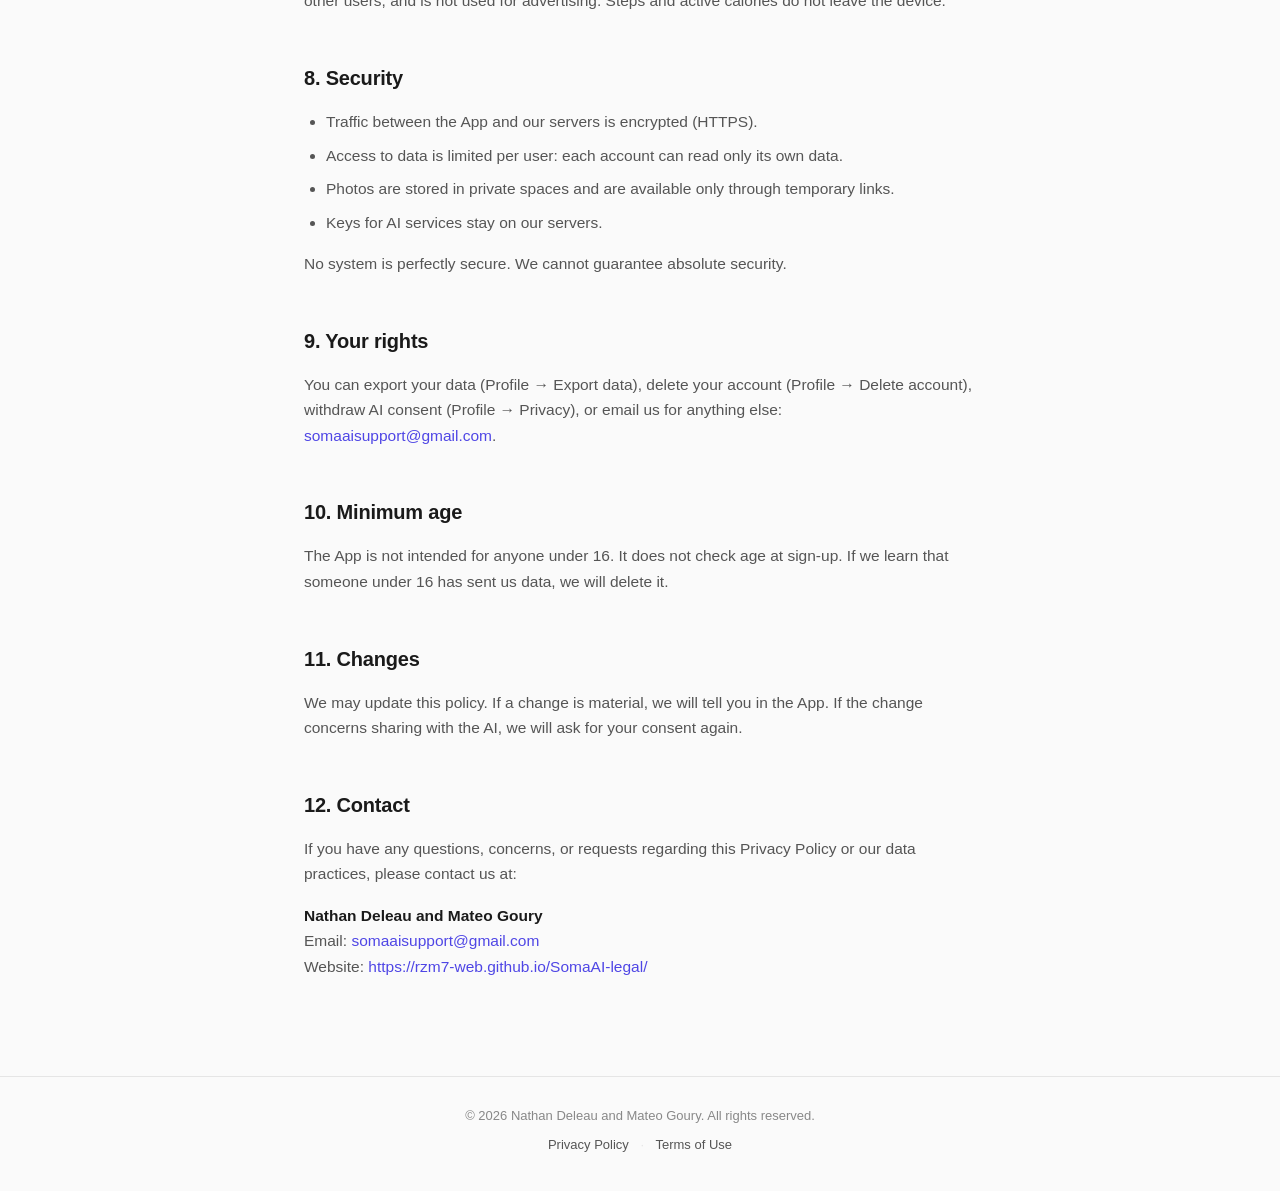
==== commit 5e6c635a: "Update Privacy Policy and Terms of Use for current Soma AI app behavior. Co-authored-by: Cursor <cur" ====
--- a/privacy-policy.html
+++ b/privacy-policy.html
@@ -16,247 +16,243 @@
 
   <main class="container page legal-page">
     <a href="index.html" class="back-link">← Back</a>
-
-    <h1>Privacy Policy</h1>
-    <p class="last-updated">Last updated: July 24, 2026</p>
-
-    <p>
-      This Privacy Policy describes how Nathan Deleau and Mateo Goury ("we", "us", or "our")
-      collects, uses, and discloses your information when you use the Soma AI
-      mobile application (the "App"). By downloading, accessing, or using the App,
-      you agree to the collection and use of information in accordance with this
-      Privacy Policy.
-    </p>
-
-    <h2>1. Introduction</h2>
-    <p>
-      We are committed to protecting your privacy. This Privacy Policy explains
-      what information we collect, how we use it, who we may share it with, and
-      the choices you have regarding your information. Please read this policy
-      carefully. If you do not agree with the terms of this Privacy Policy, please
-      do not access or use the App.
-    </p>
-
-    <h2>2. Information We Collect</h2>
-    <p>We may collect the following categories of information:</p>
-    <ul>
-      <li>
-        <strong>Account Information:</strong> such as your name, email address,
-        date of birth, and password when you create an account.
-      </li>
-      <li>
-        <strong>Profile and Health-Related Information:</strong> such as height,
-        weight, body measurements, fitness goals, training preferences, and other
-        information you voluntarily provide to personalize your experience.
-      </li>
-      <li>
-        <strong>Photos and Media:</strong> such as images you choose to upload for
-        body analysis, progress tracking, or profile purposes.
-      </li>
-      <li>
-        <strong>Usage Data:</strong> such as how you interact with the App,
-        features used, session duration, and device performance data.
-      </li>
-      <li>
-        <strong>Device Information:</strong> such as device model, operating
-        system version, unique device identifiers, and mobile network
-        information.
-      </li>
-      <li>
-        <strong>Communications:</strong> such as messages, feedback, or support
-        requests you send to us.
-      </li>
-    </ul>
-
-    <h2>3. How We Use Information</h2>
-    <p>We use the information we collect to:</p>
-    <ul>
-      <li>Provide, operate, and maintain the App and its features;</li>
-      <li>Personalize your experience and generate tailored recommendations;</li>
-      <li>Process and analyze the content you submit, including photos, to
-        deliver the core functionality of the App;</li>
-      <li>Communicate with you, including responding to inquiries and sending
-        service-related notifications;</li>
-      <li>Monitor and improve the performance, security, and reliability of the
-        App;</li>
-      <li>Detect, prevent, and address technical issues, fraud, or misuse;</li>
-      <li>Comply with applicable legal obligations.</li>
-    </ul>
-
-    <h2>4. Health and Body Data</h2>
-    <p>
-      A core feature of the App involves analyzing photos you voluntarily upload
-      of your body in order to generate body composition estimates, physique
-      scoring, and personalized training and nutrition recommendations. This
-      photo and body-related data may be considered sensitive personal
-      information (including health-related information) under certain data
-      protection laws, and we treat it with additional care.
-    </p>
-    <p>By using this feature of the App, you understand and agree that:</p>
-    <ul>
-      <li>
-        Photos you upload for body analysis are processed using automated
-        artificial intelligence image-analysis technology, provided by our
-        third-party AI processing partner, in order to generate estimates such
-        as body fat percentage, muscle development, posture, and proportions;
-      </li>
-      <li>
-        These estimates are generated automatically and are provided for
-        informational and motivational purposes only; they are not medical
-        diagnoses and should not be treated as clinical or medical advice;
-      </li>
-      <li>
-        Your photos and derived body-analysis data are stored securely and are
-        never made public or shared with other users without your explicit,
-        separate consent (for example, if you choose to opt in to an optional
-        public leaderboard feature);
-      </li>
-      <li>
-        You may delete your uploaded photos and associated body-analysis data
-        at any time by contacting us at
-        <a href="mailto:somaaisupport@gmail.com">somaaisupport@gmail.com</a> or through
-        the account deletion options available in the App;
-      </li>
-      <li>
-        Providing body photos is entirely optional; certain features of the
-        App may not be available if you choose not to provide this
-        information.
-      </li>
-    </ul>
-
-    <h2>5. Data Storage</h2>
-    <p>
-      Your information is stored using secure third-party infrastructure
-      providers. We implement reasonable technical and organizational measures
-      designed to protect your information from unauthorized access, alteration,
-      disclosure, or destruction. Data may be stored and processed in countries
-      other than your country of residence, which may have data protection laws
-      that differ from those in your jurisdiction.
-    </p>
-    <p>
-      We retain your information for as long as necessary to provide the App's
-      services, comply with our legal obligations, resolve disputes, and enforce
-      our agreements. You may request deletion of your account and associated
-      data at any time, as described in the "User Rights" section below.
-    </p>
-
-    <h2>6. Third-Party Services</h2>
-    <p>
-      We rely on the following categories of third-party service providers to
-      operate the App. These providers process your information solely on our
-      behalf, under their own applicable privacy and security terms, and only
-      to the extent necessary to provide their respective services:
-    </p>
-    <ul>
-      <li>
-        <strong>Supabase</strong> — provides our backend infrastructure,
-        including database hosting, user authentication, and secure file
-        storage for account data, profile data, and uploaded photos.
-      </li>
-      <li>
-        <strong>OpenAI</strong> — provides the artificial intelligence models
-        used to analyze body photos and food photos you submit, to generate
-        body composition estimates, and to power certain conversational
-        coaching features within the App.
-      </li>
-      <li>
-        <strong>Apple (App Store / StoreKit)</strong> — processes in-app
-        purchases and subscriptions, as described in the "In-App Purchases"
-        section below.
-      </li>
-      <li>
-        <strong>Push notification and analytics providers</strong> — may be
-        used to deliver notifications and to help us understand aggregate App
-        usage in order to improve performance and reliability.
-      </li>
-    </ul>
-    <p>
-      We may add, remove, or change service providers over time as the App
-      evolves. Any such providers are contractually required to implement
-      appropriate safeguards and to use your information only for the purposes
-      we authorize.
-    </p>
-    <p>
-      We do not sell your personal information to third parties.
-    </p>
-
-    <h2>7. Analytics</h2>
-    <p>
-      We may use analytics tools to understand how users interact with the App.
-      These tools may collect information such as feature usage, session length,
-      and general usage patterns. This information is used in aggregate form to
-      improve the App and is not used to personally identify you beyond what is
-      necessary to provide our services.
-    </p>
-
-    <h2>8. In-App Purchases</h2>
-    <p>
-      The App may offer subscriptions or one-time purchases through the Apple
-      App Store. Payment information is processed directly by Apple in
-      accordance with Apple's own privacy policy and terms; we do not have
-      access to your full payment card details. We may receive limited
-      transaction information (such as purchase status and subscription tier)
-      to manage your access to premium features.
-    </p>
-
-    <h2>9. User Rights</h2>
-    <p>Depending on your location, you may have the right to:</p>
-    <ul>
-      <li>Access the personal information we hold about you;</li>
-      <li>Request correction of inaccurate or incomplete information;</li>
-      <li>Request deletion of your personal information;</li>
-      <li>Object to or restrict certain processing of your information;</li>
-      <li>Request a copy of your information in a portable format;</li>
-      <li>Withdraw consent where processing is based on consent.</li>
-    </ul>
-    <p>
-      To exercise any of these rights, please contact us at
-      <a href="mailto:somaaisupport@gmail.com">somaaisupport@gmail.com</a>. We will respond
-      to your request within a reasonable timeframe and in accordance with
-      applicable law.
-    </p>
-
-    <h2>10. Children's Privacy</h2>
-    <p>
-      The App is not intended for use by children under the age of 13 (or the
-      applicable minimum age in your jurisdiction). We do not knowingly collect
-      personal information from children. If we become aware that we have
-      inadvertently collected personal information from a child without
-      verified parental consent, we will take steps to delete that information
-      promptly. If you believe a child has provided us with personal
-      information, please contact us at
-      <a href="mailto:somaaisupport@gmail.com">somaaisupport@gmail.com</a>.
-    </p>
-
-    <h2>11. Security</h2>
-    <p>
-      We take reasonable measures designed to protect your information from
-      loss, theft, misuse, unauthorized access, disclosure, alteration, and
-      destruction. However, no method of transmission over the internet or
-      electronic storage is completely secure, and we cannot guarantee absolute
-      security of your information.
-    </p>
-
-    <h2>12. Changes to this Privacy Policy</h2>
-    <p>
-      We may update this Privacy Policy from time to time to reflect changes in
-      our practices, technology, legal requirements, or for other operational
-      reasons. We will notify you of any material changes by updating the
-      "Last updated" date at the top of this page and, where appropriate, through
-      additional notice within the App. Your continued use of the App after any
-      changes constitutes your acceptance of the updated Privacy Policy.
-    </p>
-
-    <h2>13. Contact Information</h2>
-    <p>
-      If you have any questions, concerns, or requests regarding this Privacy
-      Policy or our data practices, please contact us at:
-    </p>
-    <p>
-      <strong>Nathan Deleau and Mateo Goury</strong><br>
-      Email: <a href="mailto:somaaisupport@gmail.com">somaaisupport@gmail.com</a><br>
-      Website: <a href="https://rzm7-web.github.io/somaai-legal/">https://rzm7-web.github.io/somaai-legal/</a>
-    </p>
+      <p class="lang-nav"><a href="#fr">Français</a><span class="sep">·</span><a href="#en">English</a></p>
+
+      <section id="fr" lang="fr">
+        <h1>Politique de confidentialité</h1>
+        <p class="last-updated">Dernière mise à jour : 16 octobre 2026</p>
+
+        <p>La présente politique explique quelles données l'application mobile Soma AI (l'« App ») collecte, pourquoi, avec qui elles sont partagées, combien de temps elles sont conservées et comment exercer vos droits. L'App est proposée dans le monde entier.</p>
+
+        <h2>1. Responsable du traitement</h2>
+        <p>Le responsable du traitement est Nathan Deleau et Mateo Goury, personnes physiques (« nous »). Aucune société n'exploite Soma AI.</p>
+        <p>Contact : <a href="mailto:somaaisupport@gmail.com">somaaisupport@gmail.com</a></p>
+
+        <h2>2. Données que nous collectons</h2>
+        <h3>Compte</h3>
+        <ul>
+          <li>Identifiant de compte et, selon le mode de connexion choisi : adresse e-mail et mot de passe (stocké de façon chiffrée par notre prestataire d'authentification), ou identifiant fourni par Se connecter avec Apple ou Google, ainsi que le nom transmis par ce service s'il est partagé.</li>
+          <li>Avant la création du compte, une session invitée anonyme est créée pour enregistrer vos réponses au questionnaire. Cette session est un compte technique sans adresse e-mail tant qu'elle n'est pas convertie.</li>
+        </ul>
+        <h3>Profil et questionnaire</h3>
+        <ul>
+          <li>Prénom, sexe, âge (un nombre saisi, pas une date de naissance), taille, poids actuel et poids cible, objectif, niveau d'entraînement, jours et durée des séances, équipement et lieu d'entraînement, niveau d'activité quotidienne, habitudes alimentaires, morphotype, langue.</li>
+          <li>Note facultative associée à un scan (un indicateur et un texte d'au plus 120 caractères). Elle est enregistrée avec le scan. Elle n'est pas incluse dans la requête de scan envoyée à OpenAI.</li>
+        </ul>
+        <h3>Photos</h3>
+        <ul>
+          <li>Photos corporelles que vous prenez ou choisissez pour un scan corporel (face, dos et, en option, profils).</li>
+          <li>Photos de repas que vous prenez ou choisissez pour une analyse nutritionnelle.</li>
+          <li>Image de physique cible, si vous en fournissez une.</li>
+        </ul>
+        <h3>Résultats et suivi</h3>
+        <ul>
+          <li>Résultats des scans : estimation du taux de masse grasse, niveau musculaire, posture, proportions, points forts et points à travailler, score Goal Match (calculé par nos serveurs à partir de ces estimations).</li>
+          <li>Programme d'entraînement, séances réalisées, charges et records, repas enregistrés et objectifs nutritionnels, série de jours actifs.</li>
+          <li>Messages échangés avec le coach IA. L'historique est enregistré sur nos serveurs.</li>
+        </ul>
+        <h3>Données de santé de l'appareil — uniquement si vous l'autorisez</h3>
+        <ul>
+          <li>Sur iPhone : nombre de pas et calories actives, lus dans Apple Santé, en lecture seule.</li>
+          <li>Sur Android : les mêmes deux mesures, lues dans Health Connect, en lecture seule.</li>
+          <li>Ces données servent à afficher l'activité du jour sur l'appareil. Elles ne sont pas envoyées à nos serveurs ni à OpenAI, et ne sont jamais utilisées à des fins publicitaires. L'App n'écrit aucune donnée dans Apple Santé ni dans Health Connect.</li>
+        </ul>
+        <h3>Achats et parrainage</h3>
+        <ul>
+          <li>Statut d'abonnement et historique d'achat (sans données de carte bancaire), code de parrainage et récompenses associées.</li>
+          <li>Le prénom de la personne invitée et le statut du parrainage, visibles par la personne qui a émis le code de parrainage (voir les <a href="terms-of-use.html#fr">conditions d'utilisation</a>).</li>
+        </ul>
+        <h3>Données techniques</h3>
+        <ul>
+          <li>Jeton de notification push, plateforme et version de l'App, préférences de notification.</li>
+          <li>Compteurs d'utilisation des fonctions IA (identifiant de compte, fonction utilisée, date) servant à appliquer des limites quotidiennes.</li>
+          <li>Historique de vos choix de consentement IA (choix, version du texte, date, langue, plateforme, version de l'App).</li>
+          <li>Widgets de l'écran d'accueil (série, calories, prochaine séance, Goal Match) : ces affichages restent sur l'appareil.</li>
+        </ul>
+        <p>L'App n'intègre pas d'outil de publicité, de suivi publicitaire, d'analyse d'audience ni de rapport de plantage. Elle ne comporte pas de classement public.</p>
+
+        <h2>3. Pourquoi nous utilisons ces données</h2>
+        <p>Nous utilisons vos données pour faire fonctionner l'App (compte, programme, nutrition, suivi), gérer les abonnements et le parrainage, envoyer des notifications si vous les autorisez, et sécuriser le service. Les fonctions d'intelligence artificielle et la lecture Apple Santé ou Health Connect ne sont utilisées que si vous y consentez. Nous ne vendons pas vos données et n'utilisons pas de publicité ciblée.</p>
+
+        <h2>4. Intelligence artificielle et partage avec OpenAI</h2>
+        <p>Certaines fonctions utilisent OpenAI. L'App demande votre accord avant d'envoyer des données personnelles à OpenAI. Tant que vous n'avez pas accepté, ces fonctions ne sont pas lancées. Votre choix est enregistré avec votre compte.</p>
+        <ul>
+          <li><strong>Vérification d'une photo de scan.</strong> Une photo, son angle, la langue. Vérifier que la photo est exploitable.</li>
+          <li><strong>Scan corporel.</strong> 2 à 5 photos corporelles, l'éventuelle image de physique cible, sexe, âge, taille, poids, poids cible, niveau, jours d'entraînement, objectif. Estimer composition corporelle, développement musculaire, posture et proportions.</li>
+          <li><strong>Analyse de repas.</strong> Une photo de repas. Estimer le nom du plat, les calories et les macronutriments.</li>
+          <li><strong>Coach IA.</strong> Votre message, les 8 derniers messages, prénom, objectif, niveau, équipement, durée et nombre de séances, résultats du dernier scan, évolution du Goal Match, points forts, priorités, description du physique cible, date du dernier scan, série en cours, apports du jour, résumé du programme. Répondre à vos questions et proposer des ajustements.</li>
+          <li><strong>Génération du programme.</strong> Réponses au questionnaire (dont le prénom et le morphotype s'ils sont renseignés) et résultats du scan. Construire votre programme personnalisé.</li>
+          <li><strong>Adaptation du programme.</strong> Résultats du scan actuel et précédent, réponses au questionnaire, résumé du programme. Ajuster le programme après un nouveau scan.</li>
+        </ul>
+        <p>Un message au coach peut contenir des informations que vous écrivez vous-même, par exemple une douleur ou une blessure. Ce texte est enregistré sur nos serveurs et, avec les huit derniers messages, envoyé à OpenAI si vous avez accepté le partage.</p>
+        <p>Les résultats produits par l'IA sont des estimations à visée informative et motivationnelle. Ils ne constituent ni un diagnostic ni un avis médical.</p>
+        <p><strong>Si vous refusez :</strong> l'App reste utilisable. Votre programme et vos objectifs nutritionnels sont calculés sur l'appareil à partir de vos réponses, puis enregistrés sur nos serveurs. Il n'y a pas de scan, ni d'estimation de masse grasse, ni de score Goal Match. Le scan corporel, l'analyse de repas et le coach IA restent indisponibles.</p>
+        <p><strong>Retirer ou modifier votre choix :</strong> à tout moment dans Profil → Confidentialité → Partage avec l'IA (OpenAI). Le retrait prend effet pour les envois futurs. Il ne supprime pas les résultats déjà enregistrés dans votre compte. Si le texte de consentement change de façon importante, votre accord vous sera redemandé.</p>
+        <p>Les envois passent par nos serveurs. OpenAI traite les données selon sa propre politique de confidentialité. Nous n'utilisons pas l'API OpenAI pour entraîner des modèles avec vos contenus.</p>
+
+        <h2>5. Prestataires et destinataires</h2>
+        <p>Vos données ne sont jamais vendues. Nous les partageons seulement avec les prestataires nécessaires au fonctionnement de l'App :</p>
+        <ul>
+          <li><strong>Supabase</strong> — comptes, base de données et stockage des photos (hébergement aux États-Unis).</li>
+          <li><strong>OpenAI</strong> — analyse par IA, uniquement si vous avez accepté.</li>
+          <li><strong>Apple</strong> — connexion Apple, achats App Store, notifications push et Apple Santé (lecture sur l'appareil).</li>
+          <li><strong>Google</strong> — connexion Google, Health Connect, Google Play et notifications, si vous les utilisez.</li>
+          <li><strong>RevenueCat</strong> — statut d'abonnement lié à votre compte Soma AI.</li>
+          <li><strong>Expo</strong> — envoi des notifications push.</li>
+        </ul>
+        <p>Certains de ces prestataires sont aux États-Unis. Nous pouvons aussi communiquer des données si la loi l'exige.</p>
+
+        <h2>6. Durée de conservation et suppression</h2>
+        <p>Vos données sur nos serveurs sont conservées tant que votre compte ou votre session invitée existe, jusqu'à ce que vous supprimiez le compte dans l'App (Profil → Supprimer le compte). Cette suppression efface les photos, les messages du coach et les autres données du compte sur nos serveurs. Elle ne résilie pas un abonnement actif et ne supprime pas toutes les traces d'achat chez Apple, Google ou RevenueCat.</p>
+        <p>Les pas, les calories actives et les widgets restent sur l'appareil. Aucune suppression automatique pour inactivité n'est activée aujourd'hui.</p>
+
+        <h2>7. Données sensibles</h2>
+        <p>Vos photos corporelles, les estimations de composition corporelle, les informations de santé que vous écrivez au coach et les données Apple Santé ou Health Connect peuvent constituer des données concernant la santé. Le partage avec OpenAI et la lecture Apple Santé ou Health Connect reposent sur votre consentement. Ces données ne sont jamais rendues publiques, ne sont pas partagées avec d'autres utilisateurs et ne sont pas utilisées à des fins publicitaires. Les pas et les calories actives ne quittent pas l'appareil.</p>
+
+        <h2>8. Sécurité</h2>
+        <ul>
+          <li>Les échanges entre l'App et nos serveurs sont chiffrés (HTTPS).</li>
+          <li>L'accès aux données est limité par utilisateur : chaque compte ne peut lire que ses propres données.</li>
+          <li>Les photos sont stockées dans des espaces privés et ne sont accessibles que par des liens temporaires.</li>
+          <li>Les clés d'accès aux services d'IA restent sur nos serveurs.</li>
+        </ul>
+        <p>Aucun système n'est parfaitement sûr. Nous ne pouvons garantir une sécurité absolue.</p>
+
+        <h2>9. Vos droits</h2>
+        <p>Vous pouvez exporter vos données (Profil → Exporter les données), supprimer votre compte (Profil → Supprimer le compte), retirer votre consentement pour l'IA (Profil → Confidentialité), ou nous écrire pour toute autre demande : <a href="mailto:somaaisupport@gmail.com">somaaisupport@gmail.com</a>.</p>
+
+        <h2>10. Âge minimum</h2>
+        <p>L'App n'est pas destinée aux personnes de moins de 16 ans. Elle ne vérifie pas l'âge au moment de l'inscription. Si nous apprenons qu'une personne de moins de 16 ans nous a transmis des données, nous les supprimerons.</p>
+
+        <h2>11. Modifications</h2>
+        <p>Nous pouvons mettre à jour cette politique. En cas de changement important, nous vous en informerons dans l'App. Si le changement concerne le partage avec l'IA, votre consentement vous sera redemandé.</p>
+
+        <h2>12. Contact</h2>
+        <p>Si vous avez des questions concernant cette politique ou nos pratiques en matière de données, contactez-nous :</p>
+        <p>
+          <strong>Nathan Deleau et Mateo Goury</strong><br>
+          E-mail : <a href="mailto:somaaisupport@gmail.com">somaaisupport@gmail.com</a><br>
+          Site : <a href="https://rzm7-web.github.io/SomaAI-legal/">https://rzm7-web.github.io/SomaAI-legal/</a>
+        </p>
+      </section>
+
+      <section id="en" lang="en">
+        <h1>Privacy Policy</h1>
+        <p class="last-updated">Last updated: October 16, 2026</p>
+
+        <p>This policy explains what data the Soma AI mobile app (the "App") collects, why, who it is shared with, how long it is kept, and how to exercise your rights. The App is offered worldwide.</p>
+
+        <h2>1. Data controller</h2>
+        <p>The data controller is Nathan Deleau and Mateo Goury, natural persons ("we", "us"). No company operates Soma AI.</p>
+        <p>Contact: <a href="mailto:somaaisupport@gmail.com">somaaisupport@gmail.com</a></p>
+
+        <h2>2. Data we collect</h2>
+        <h3>Account</h3>
+        <ul>
+          <li>Account identifier and, depending on the sign-in method you choose: email address and password (stored hashed by our authentication provider), or the identifier provided by Sign in with Apple or Google, and the name shared by that service, if any.</li>
+          <li>Before you create an account, an anonymous guest session is created to save your questionnaire answers. That session is a technical account with no email address until it is converted.</li>
+        </ul>
+        <h3>Profile and questionnaire</h3>
+        <ul>
+          <li>First name, sex, age (a number you enter, not a date of birth), height, current and target weight, goal, training level, training days and session length, equipment and training location, daily activity level, eating habits, body type, language.</li>
+          <li>An optional note attached to a scan (a tag and up to 120 characters of text). It is stored with the scan. It is not included in the scan request sent to OpenAI.</li>
+        </ul>
+        <h3>Photos</h3>
+        <ul>
+          <li>Body photos you take or choose for a body scan (front, back and, optionally, sides).</li>
+          <li>Meal photos you take or choose for a nutrition analysis.</li>
+          <li>A target-physique image, if you provide one.</li>
+        </ul>
+        <h3>Results and tracking</h3>
+        <ul>
+          <li>Scan results: estimated body fat percentage, muscle level, posture, proportions, strengths and areas to improve, Goal Match score (computed by our servers from those estimates).</li>
+          <li>Training program, completed workouts, loads and personal records, logged meals and nutrition targets, active-day streak.</li>
+          <li>Messages exchanged with the AI coach. The history is stored on our servers.</li>
+        </ul>
+        <h3>Health data on the device — only if you allow it</h3>
+        <ul>
+          <li>On iPhone: step count and active calories, read from Apple Health, read-only.</li>
+          <li>On Android: the same two measurements, read from Health Connect, read-only.</li>
+          <li>They are used to show the day's activity on the device. They are not sent to our servers or to OpenAI, and they are never used for advertising. The App does not write any data to Apple Health or Health Connect.</li>
+        </ul>
+        <h3>Purchases and referrals</h3>
+        <ul>
+          <li>Subscription status and purchase history (no card details), referral code and related rewards.</li>
+          <li>The invited person's first name and referral status, visible to the person who issued the referral code (see <a href="terms-of-use.html#en">Terms of Use</a>).</li>
+        </ul>
+        <h3>Technical data</h3>
+        <ul>
+          <li>Push notification token, platform and App version, notification preferences.</li>
+          <li>AI feature usage counters (account identifier, feature used, date) used to apply daily limits.</li>
+          <li>History of your AI consent choices (choice, text version, date, language, platform, App version).</li>
+          <li>Home-screen widgets (streak, calories, next workout, Goal Match): these displays stay on the device.</li>
+        </ul>
+        <p>The App does not include advertising, ad tracking, audience analytics, or crash reporting. It has no public leaderboard.</p>
+
+        <h2>3. Why we use this data</h2>
+        <p>We use your data to run the App (account, program, nutrition, tracking), manage subscriptions and referrals, send notifications if you allow them, and keep the service secure. Artificial-intelligence features and Apple Health or Health Connect are used only if you consent. We do not sell your data and we do not use targeted advertising.</p>
+
+        <h2>4. Artificial intelligence and sharing with OpenAI</h2>
+        <p>Some features use OpenAI. The App asks for your agreement before sending personal data to OpenAI. Until you accept, those features are not started. Your choice is stored with your account.</p>
+        <ul>
+          <li><strong>Scan photo check.</strong> One photo, its angle, the language. Check that the photo can be used.</li>
+          <li><strong>Body scan.</strong> 2 to 5 body photos, the target-physique image if you provided one, sex, age, height, weight, target weight, level, training days, goal. Estimate body composition, muscle development, posture, and proportions.</li>
+          <li><strong>Meal analysis.</strong> One meal photo. Estimate the dish name, calories, and macronutrients.</li>
+          <li><strong>AI coach.</strong> Your message, the last 8 messages, first name, goal, level, equipment, session length and number of sessions, latest scan results, Goal Match trend, strengths, priorities, target-physique description, date of the last scan, current streak, today's intake, program summary. Answer your questions and suggest adjustments.</li>
+          <li><strong>Program generation.</strong> Questionnaire answers (including first name and body type when provided) and scan results. Build your personalized program.</li>
+          <li><strong>Program adaptation.</strong> Current and previous scan results, questionnaire answers, program summary. Adjust the program after a new scan.</li>
+        </ul>
+        <p>A message to the coach may include information you type yourself, such as pain or an injury. That text is stored on our servers and, with the last eight messages, sent to OpenAI if you have accepted sharing.</p>
+        <p>AI results are estimates for information and motivation. They are not a diagnosis and they are not medical advice.</p>
+        <p><strong>If you decline:</strong> the App remains usable. Your program and nutrition targets are calculated on the device from your answers, then stored on our servers. There is no scan, no body-fat estimate, and no Goal Match score. Body scan, meal analysis, and the AI coach stay unavailable.</p>
+        <p><strong>Change or withdraw your choice:</strong> at any time in Profile → Privacy → AI data sharing (OpenAI). Withdrawal applies to future sends. It does not delete results already stored in your account. If the consent text changes in a material way, we will ask for your agreement again.</p>
+        <p>Sends go through our servers. OpenAI processes data under its own privacy policy. We do not use the OpenAI API to train models on your content.</p>
+
+        <h2>5. Processors and recipients</h2>
+        <p>Your data is never sold. We share it only with providers needed to run the App:</p>
+        <ul>
+          <li><strong>Supabase</strong> — accounts, database, and photo storage (hosted in the United States).</li>
+          <li><strong>OpenAI</strong> — AI analysis, only if you have accepted.</li>
+          <li><strong>Apple</strong> — Sign in with Apple, App Store purchases, push notifications, and Apple Health (read on the device).</li>
+          <li><strong>Google</strong> — Google sign-in, Health Connect, Google Play, and notifications, if you use them.</li>
+          <li><strong>RevenueCat</strong> — subscription status linked to your Soma AI account.</li>
+          <li><strong>Expo</strong> — push notification delivery.</li>
+        </ul>
+        <p>Some of these providers are in the United States. We may also disclose data when the law requires it.</p>
+
+        <h2>6. Retention and deletion</h2>
+        <p>Your data on our servers is kept while your account or guest session exists, until you delete the account in the App (Profile → Delete account). That deletes photos, coach messages, and other account data on our servers. It does not cancel an active subscription and does not remove all purchase records at Apple, Google, or RevenueCat.</p>
+        <p>Steps, active calories, and widgets stay on the device. No automatic inactivity deletion is turned on today.</p>
+
+        <h2>7. Sensitive data</h2>
+        <p>Body photos, body-composition estimates, health information you write to the coach, and Apple Health or Health Connect data may be health data. Sharing with OpenAI and reading Apple Health or Health Connect rely on your consent. This data is never made public, is not shared with other users, and is not used for advertising. Steps and active calories do not leave the device.</p>
+
+        <h2>8. Security</h2>
+        <ul>
+          <li>Traffic between the App and our servers is encrypted (HTTPS).</li>
+          <li>Access to data is limited per user: each account can read only its own data.</li>
+          <li>Photos are stored in private spaces and are available only through temporary links.</li>
+          <li>Keys for AI services stay on our servers.</li>
+        </ul>
+        <p>No system is perfectly secure. We cannot guarantee absolute security.</p>
+
+        <h2>9. Your rights</h2>
+        <p>You can export your data (Profile → Export data), delete your account (Profile → Delete account), withdraw AI consent (Profile → Privacy), or email us for anything else: <a href="mailto:somaaisupport@gmail.com">somaaisupport@gmail.com</a>.</p>
+
+        <h2>10. Minimum age</h2>
+        <p>The App is not intended for anyone under 16. It does not check age at sign-up. If we learn that someone under 16 has sent us data, we will delete it.</p>
+
+        <h2>11. Changes</h2>
+        <p>We may update this policy. If a change is material, we will tell you in the App. If the change concerns sharing with the AI, we will ask for your consent again.</p>
+
+        <h2>12. Contact</h2>
+        <p>If you have any questions, concerns, or requests regarding this Privacy Policy or our data practices, please contact us at:</p>
+        <p>
+          <strong>Nathan Deleau and Mateo Goury</strong><br>
+          Email: <a href="mailto:somaaisupport@gmail.com">somaaisupport@gmail.com</a><br>
+          Website: <a href="https://rzm7-web.github.io/SomaAI-legal/">https://rzm7-web.github.io/SomaAI-legal/</a>
+        </p>
+      </section>
 
   </main>
 
--- a/style.css
+++ b/style.css
@@ -227,6 +227,40 @@
   text-decoration: underline;
 }
 
+.lang-nav {
+  margin: 0 0 28px;
+  font-size: 14px;
+}
+
+.lang-nav a {
+  font-weight: 600;
+}
+
+.lang-nav .sep {
+  margin: 0 8px;
+  color: var(--color-border);
+}
+
+.legal-page section + section {
+  margin-top: 56px;
+  padding-top: 48px;
+  border-top: 1px solid var(--color-border);
+}
+
+.legal-page h3 {
+  font-size: 16px;
+  font-weight: 700;
+  margin: 24px 0 10px;
+  color: var(--color-text);
+}
+
+.legal-page code {
+  font-size: 14px;
+  background: #f3f4f6;
+  padding: 2px 6px;
+  border-radius: 4px;
+}
+
 /* ---------- Footer ---------- */
 
 .site-footer {
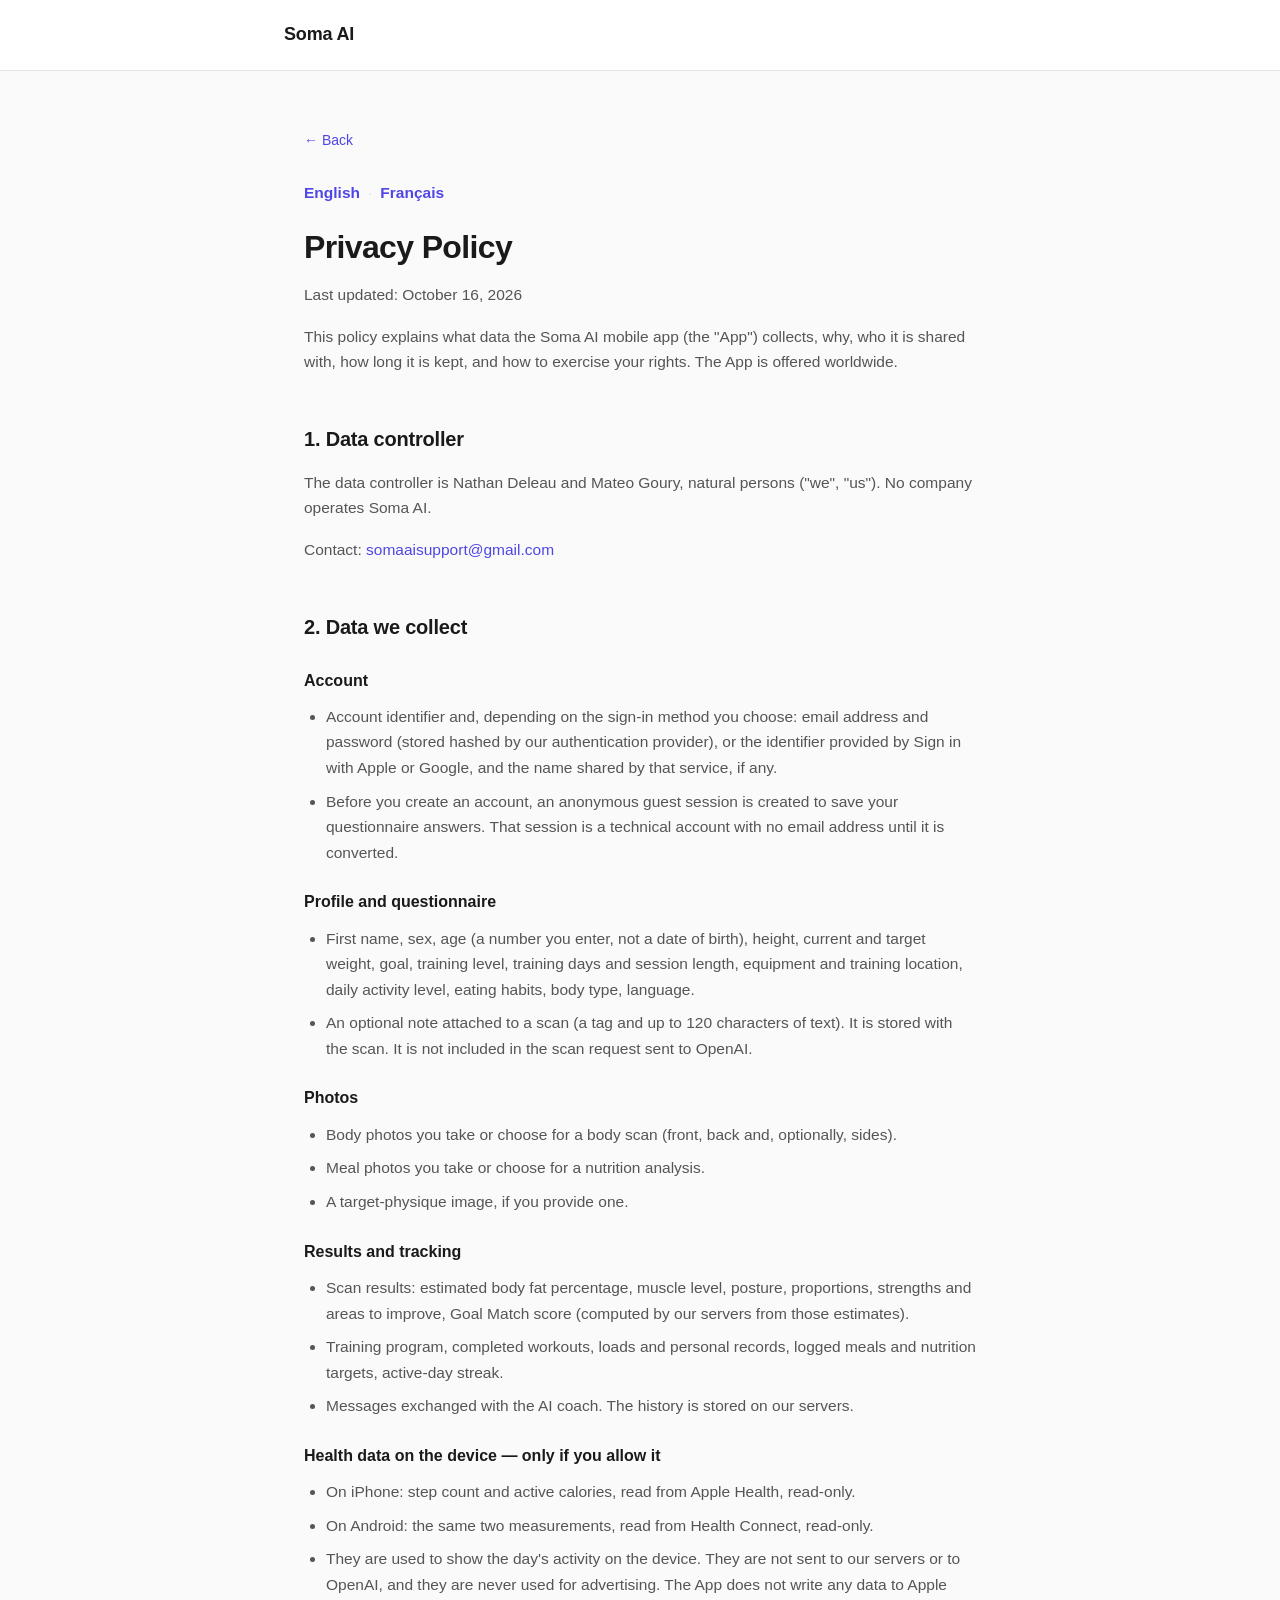
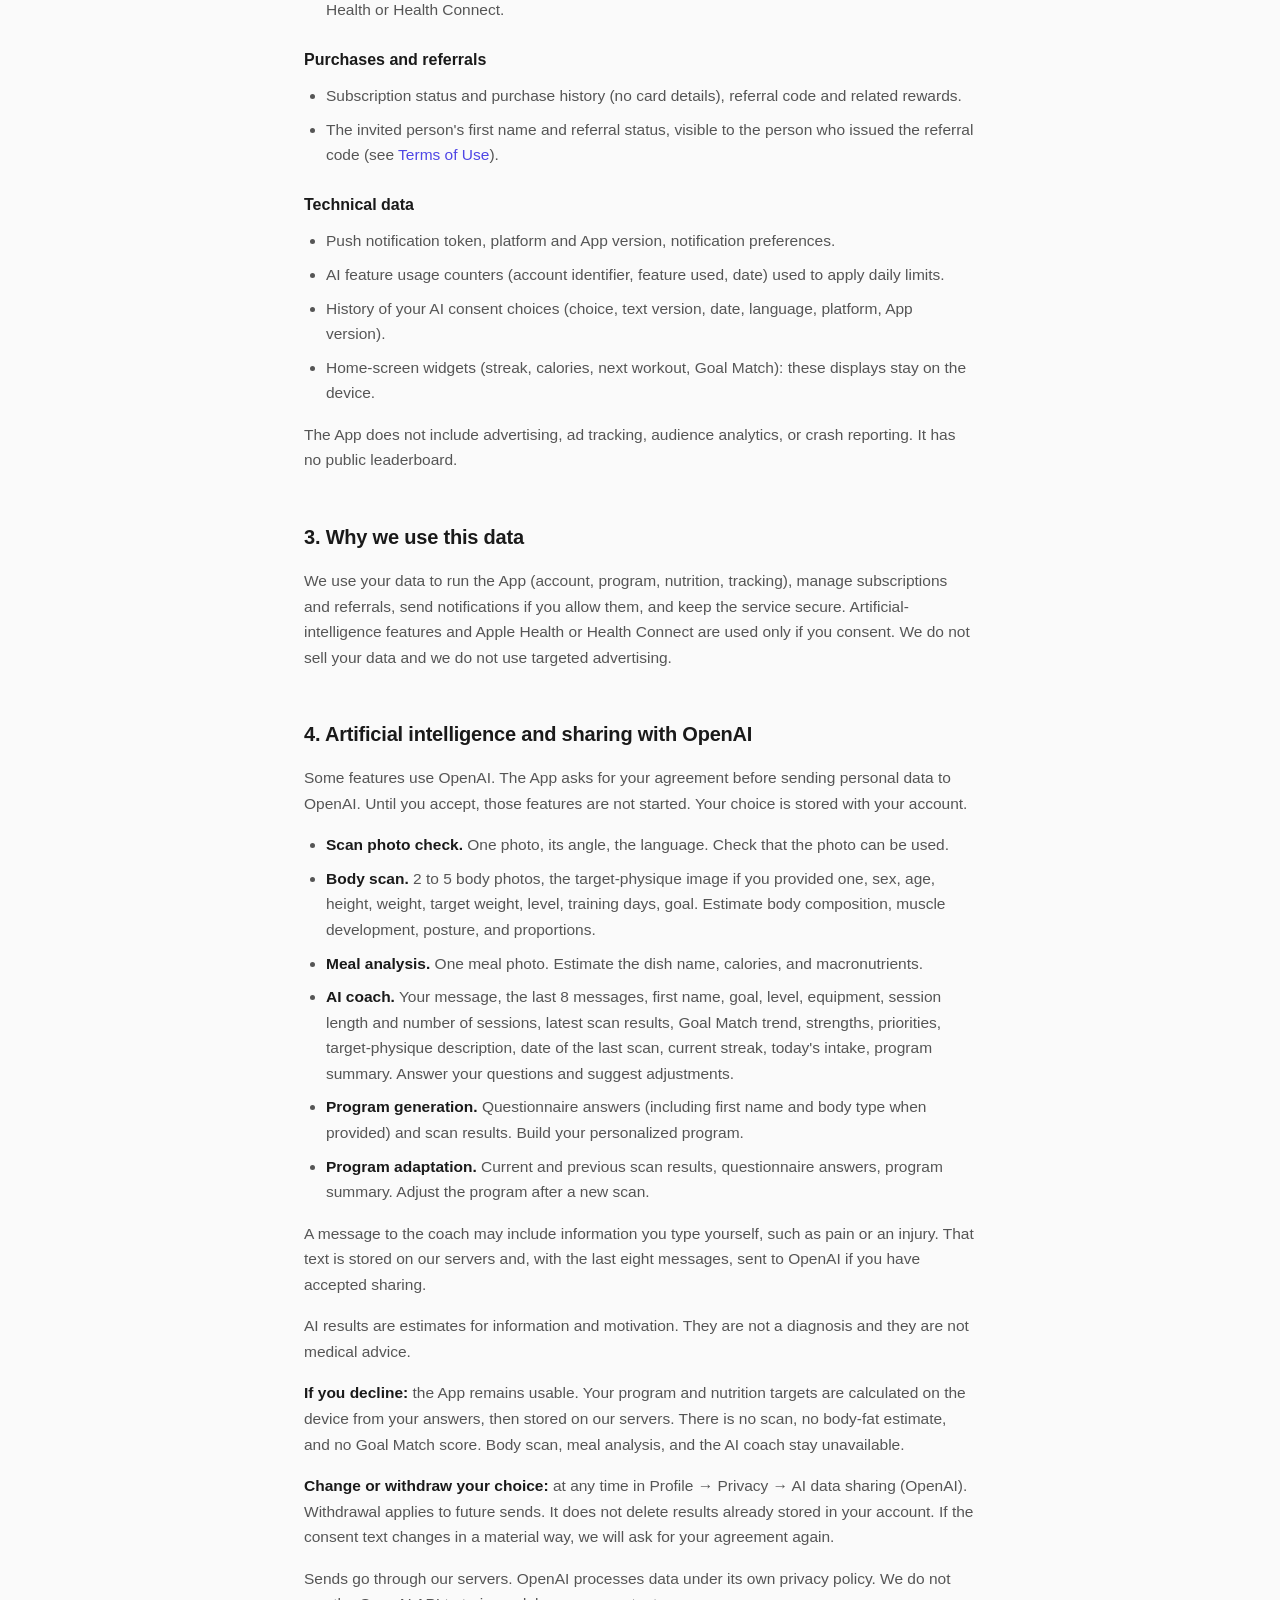
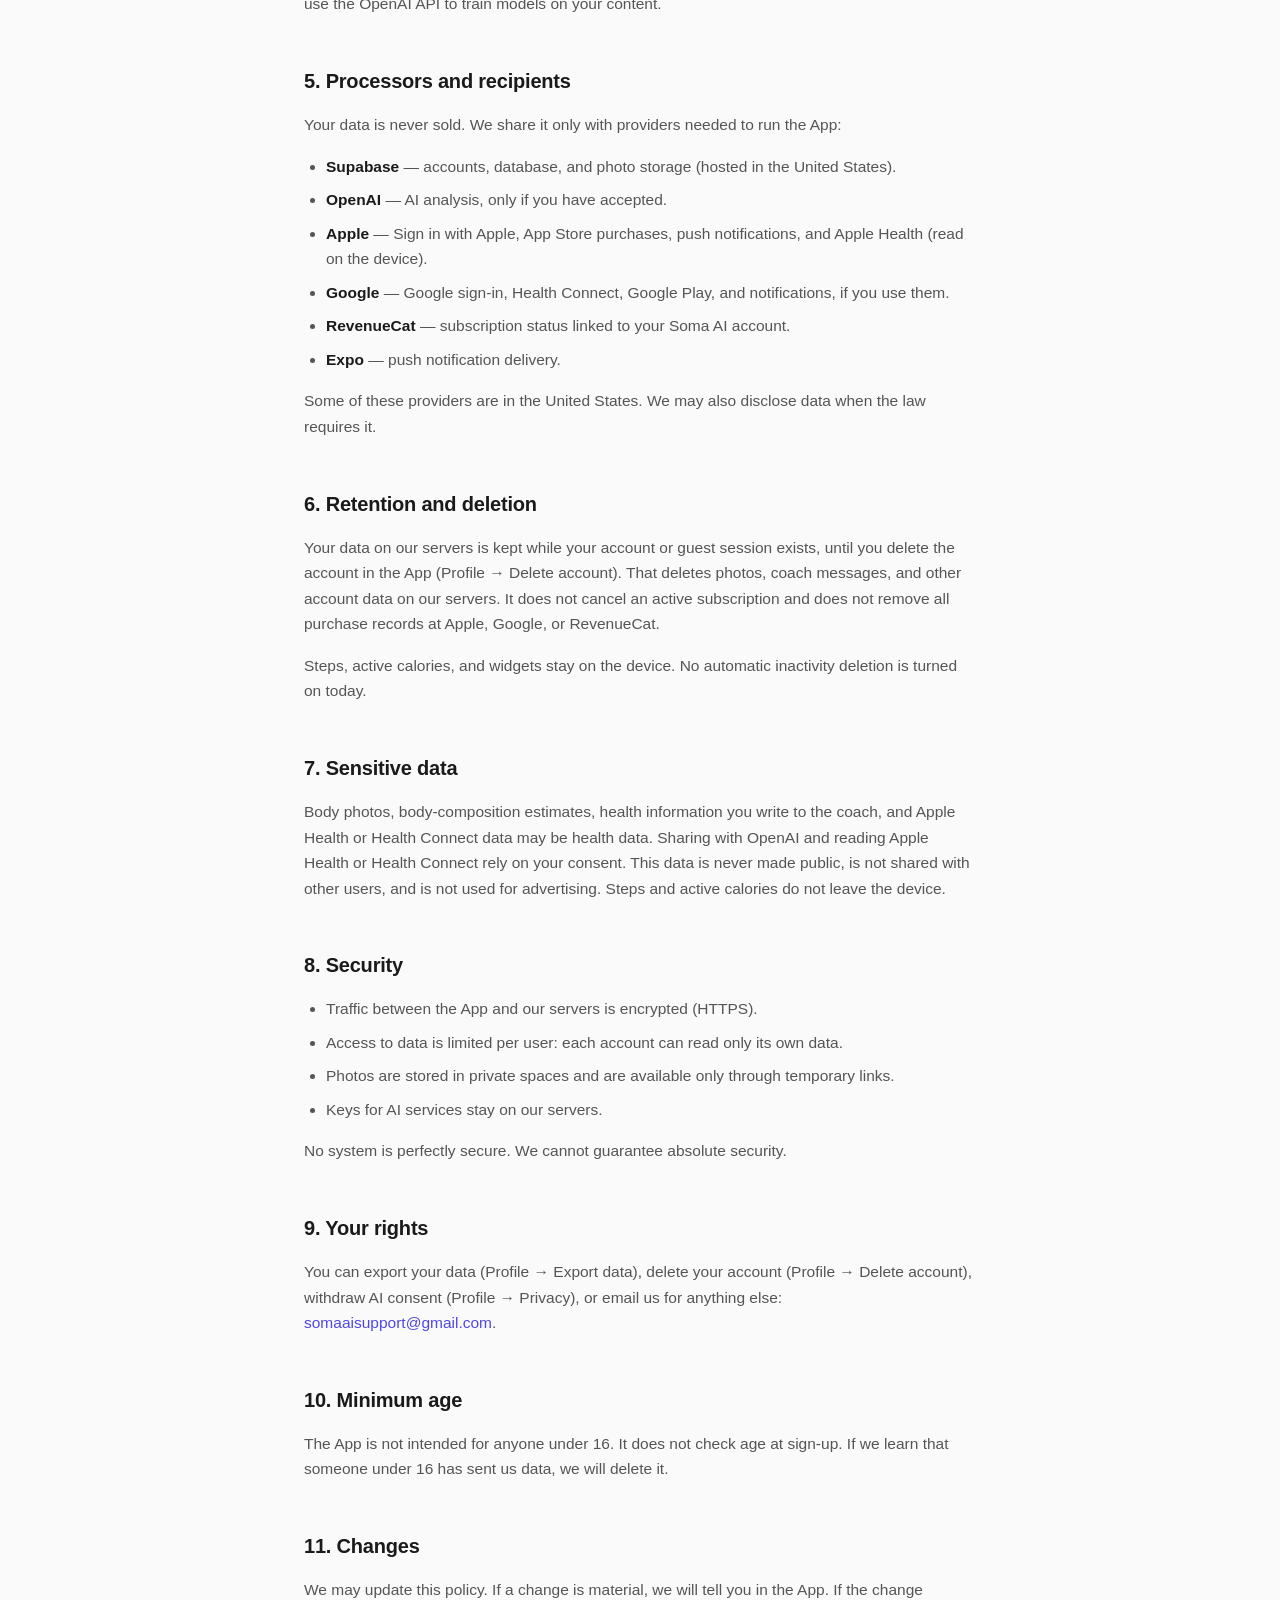
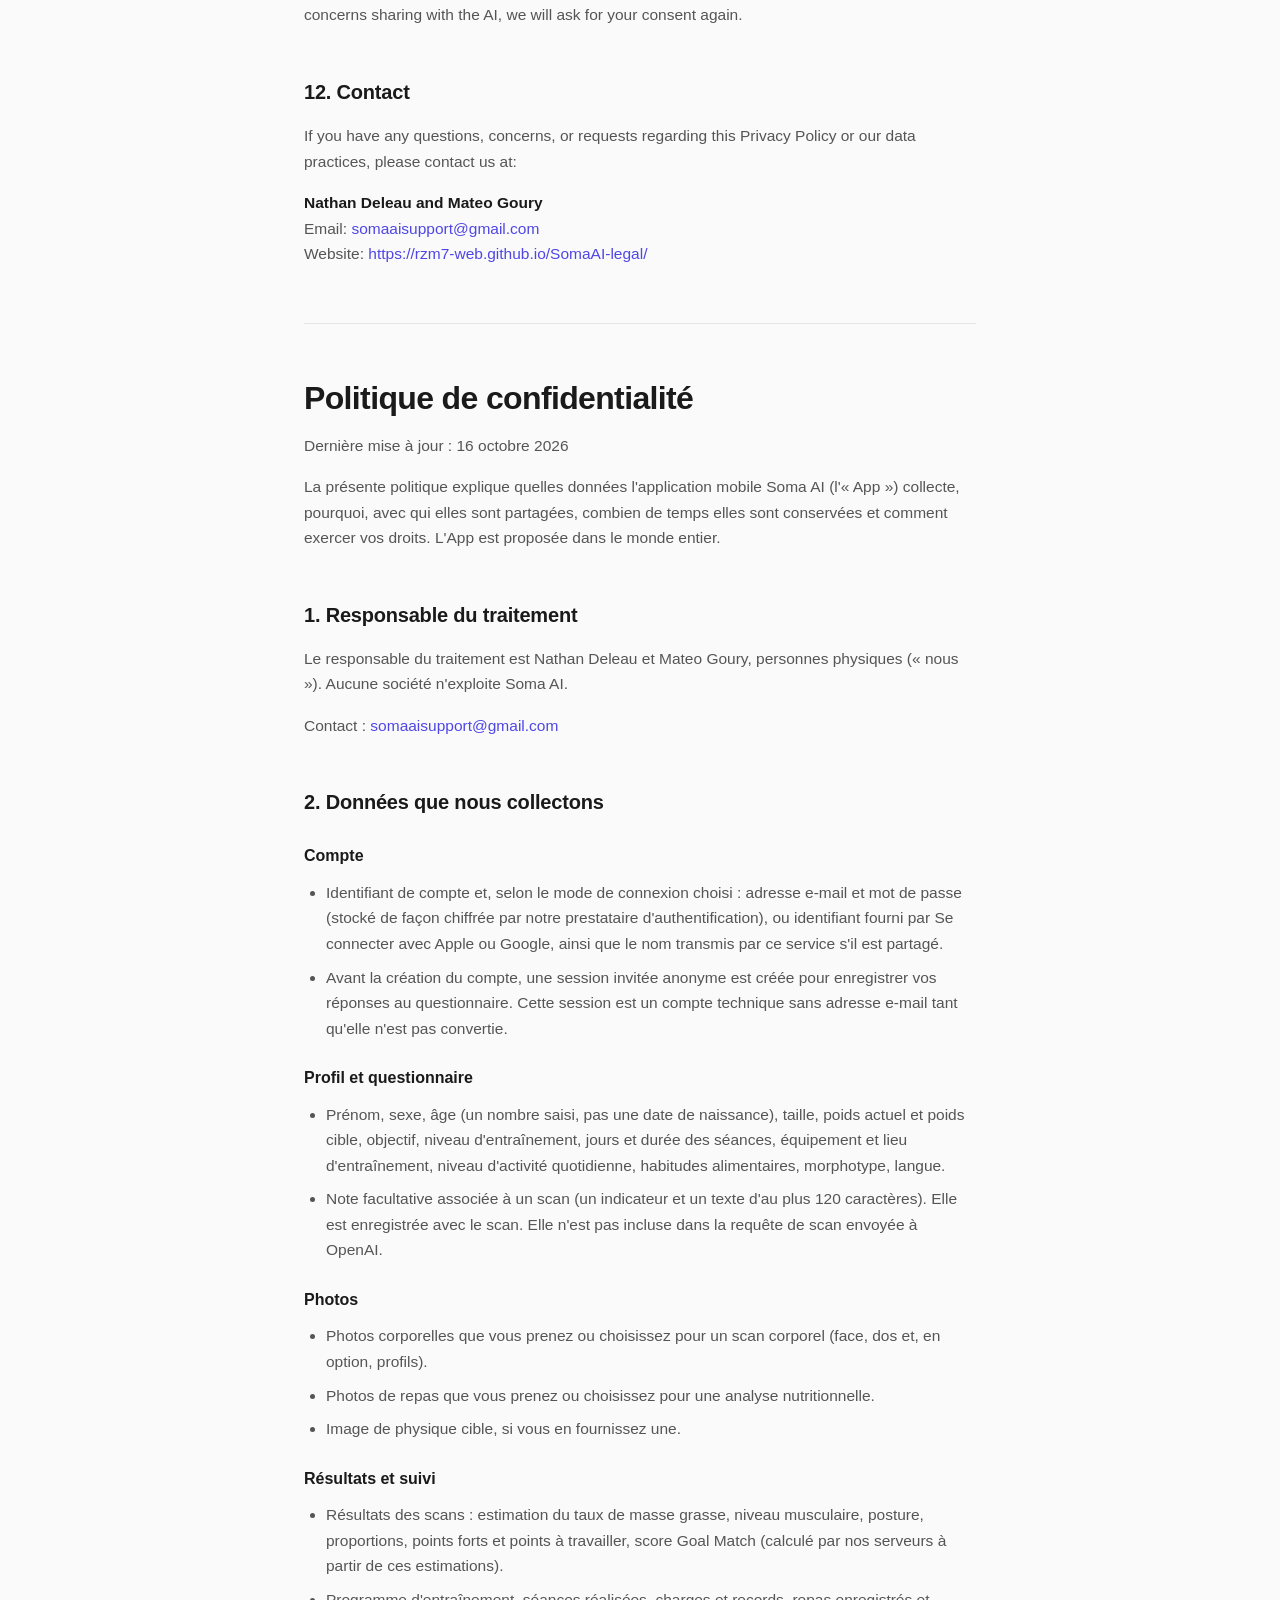
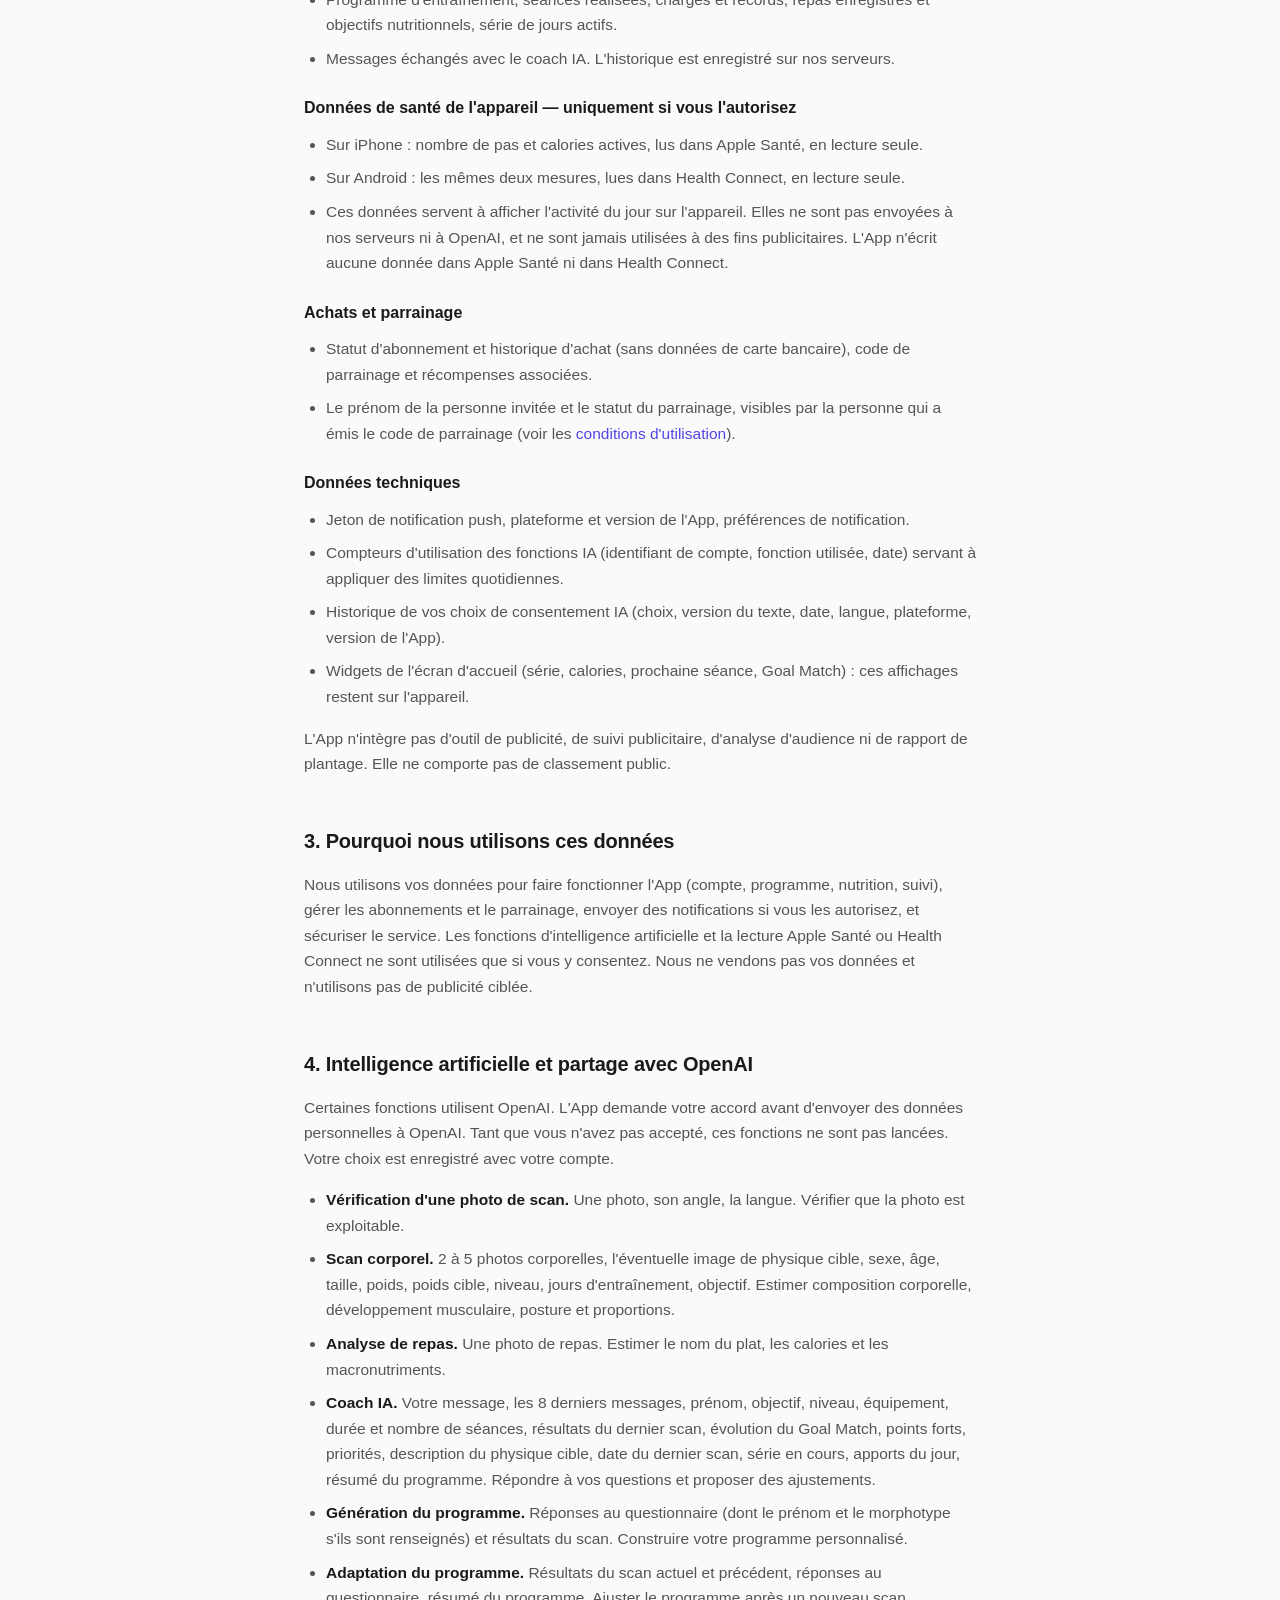
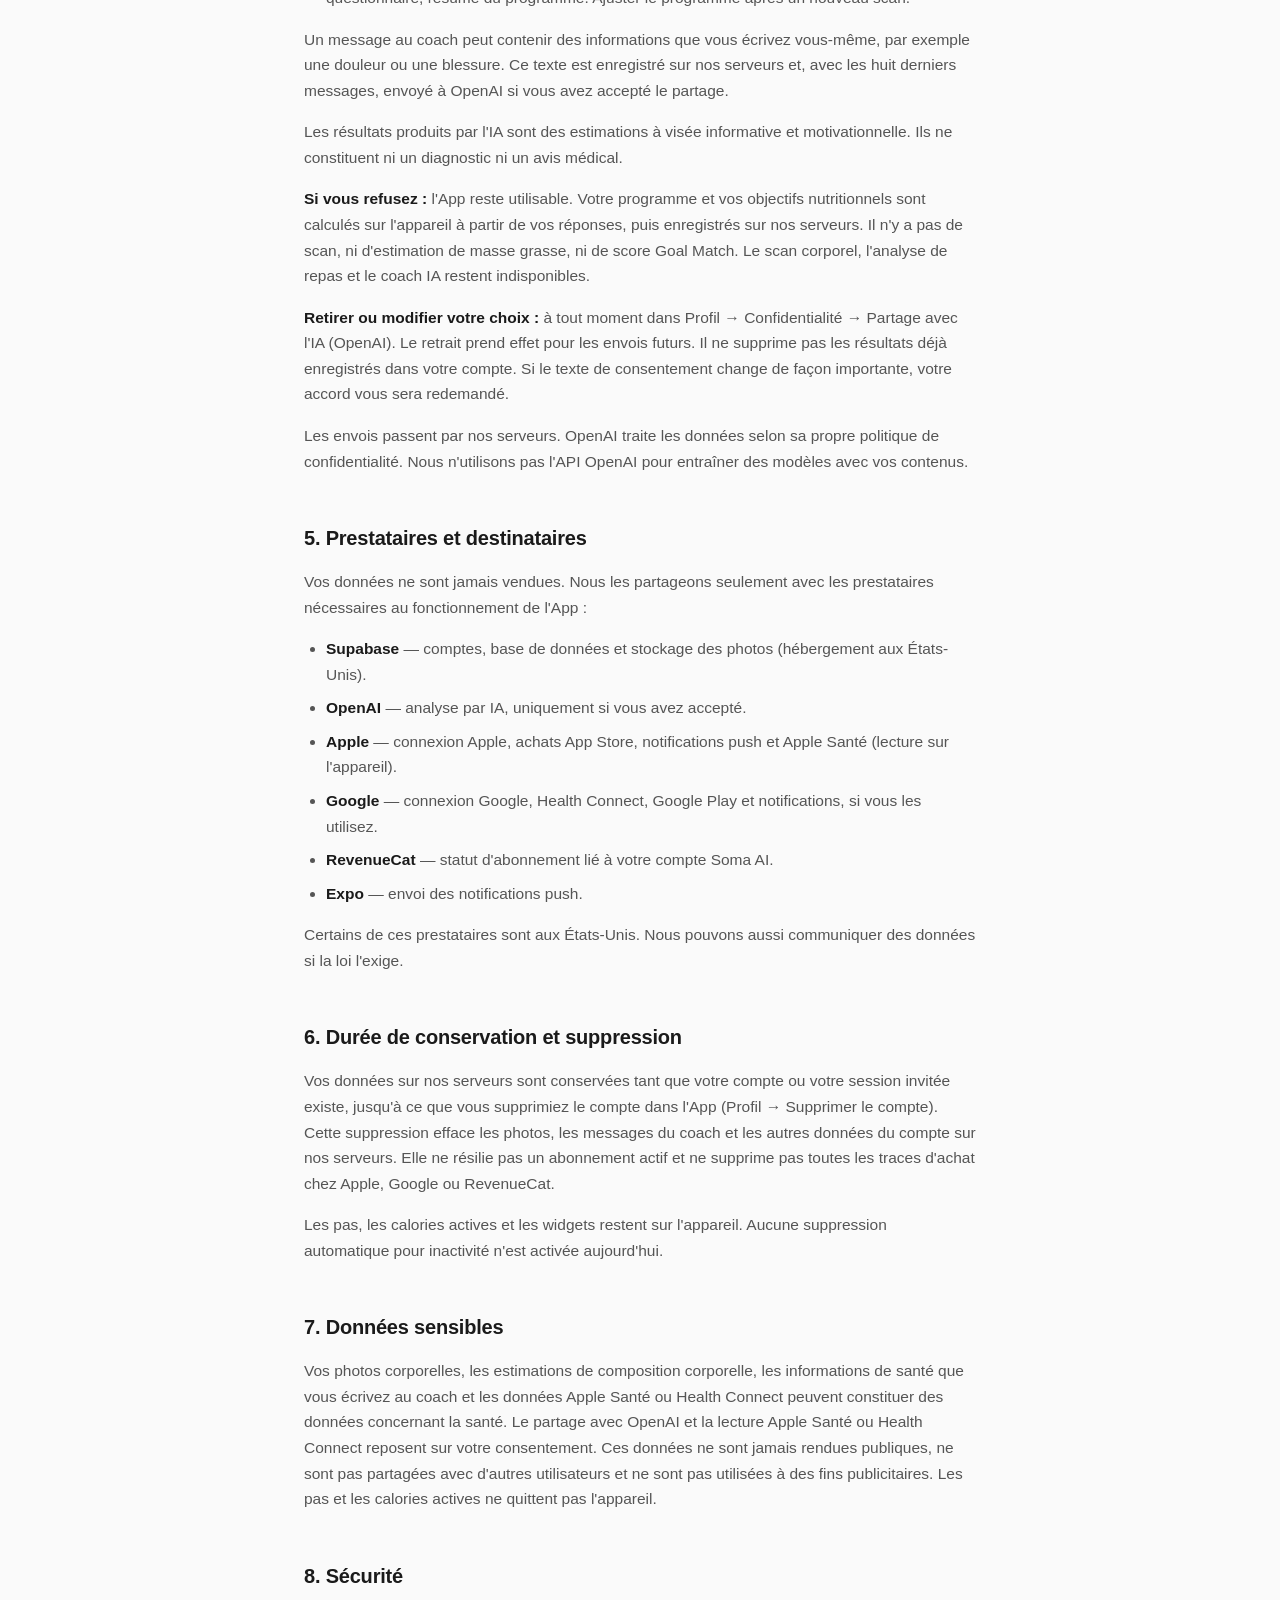
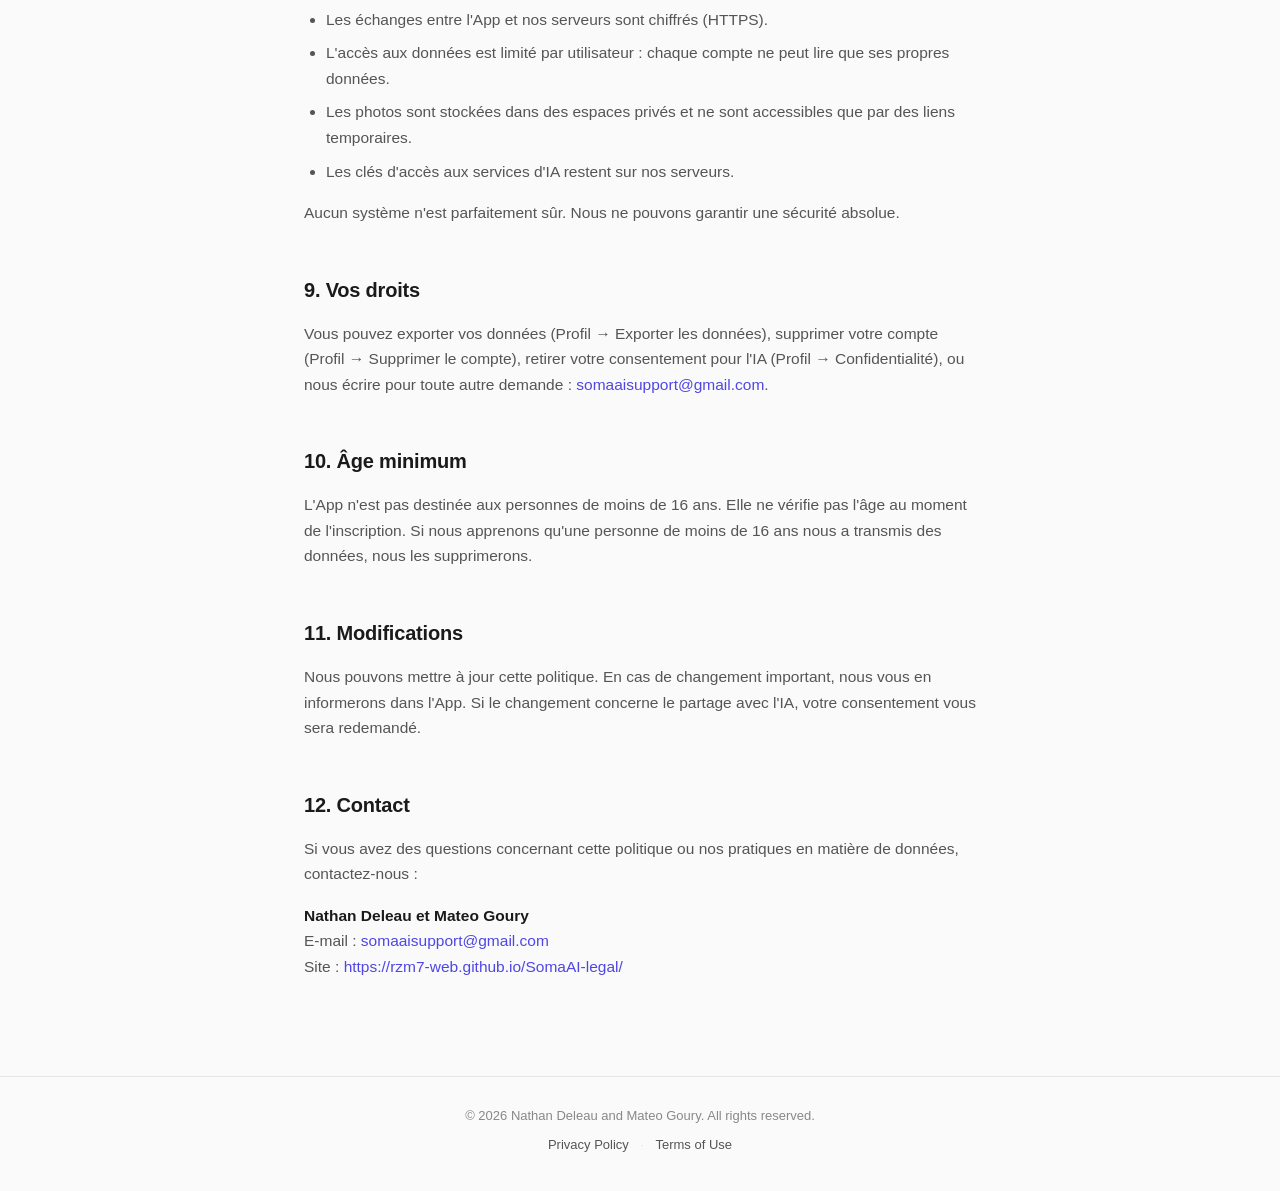
==== commit 41db1575: "Show English legal text before French on policy pages. Co-authored-by: Cursor <cursoragent@cursor.co" ====
--- a/privacy-policy.html
+++ b/privacy-policy.html
@@ -16,9 +16,127 @@
 
   <main class="container page legal-page">
     <a href="index.html" class="back-link">← Back</a>
-      <p class="lang-nav"><a href="#fr">Français</a><span class="sep">·</span><a href="#en">English</a></p>
-
-      <section id="fr" lang="fr">
+      <p class="lang-nav"><a href="#en">English</a><span class="sep">·</span><a href="#fr">Français</a></p>
+
+      <section id="en" lang="en">
+        <h1>Privacy Policy</h1>
+        <p class="last-updated">Last updated: October 16, 2026</p>
+
+        <p>This policy explains what data the Soma AI mobile app (the "App") collects, why, who it is shared with, how long it is kept, and how to exercise your rights. The App is offered worldwide.</p>
+
+        <h2>1. Data controller</h2>
+        <p>The data controller is Nathan Deleau and Mateo Goury, natural persons ("we", "us"). No company operates Soma AI.</p>
+        <p>Contact: <a href="mailto:somaaisupport@gmail.com">somaaisupport@gmail.com</a></p>
+
+        <h2>2. Data we collect</h2>
+        <h3>Account</h3>
+        <ul>
+          <li>Account identifier and, depending on the sign-in method you choose: email address and password (stored hashed by our authentication provider), or the identifier provided by Sign in with Apple or Google, and the name shared by that service, if any.</li>
+          <li>Before you create an account, an anonymous guest session is created to save your questionnaire answers. That session is a technical account with no email address until it is converted.</li>
+        </ul>
+        <h3>Profile and questionnaire</h3>
+        <ul>
+          <li>First name, sex, age (a number you enter, not a date of birth), height, current and target weight, goal, training level, training days and session length, equipment and training location, daily activity level, eating habits, body type, language.</li>
+          <li>An optional note attached to a scan (a tag and up to 120 characters of text). It is stored with the scan. It is not included in the scan request sent to OpenAI.</li>
+        </ul>
+        <h3>Photos</h3>
+        <ul>
+          <li>Body photos you take or choose for a body scan (front, back and, optionally, sides).</li>
+          <li>Meal photos you take or choose for a nutrition analysis.</li>
+          <li>A target-physique image, if you provide one.</li>
+        </ul>
+        <h3>Results and tracking</h3>
+        <ul>
+          <li>Scan results: estimated body fat percentage, muscle level, posture, proportions, strengths and areas to improve, Goal Match score (computed by our servers from those estimates).</li>
+          <li>Training program, completed workouts, loads and personal records, logged meals and nutrition targets, active-day streak.</li>
+          <li>Messages exchanged with the AI coach. The history is stored on our servers.</li>
+        </ul>
+        <h3>Health data on the device — only if you allow it</h3>
+        <ul>
+          <li>On iPhone: step count and active calories, read from Apple Health, read-only.</li>
+          <li>On Android: the same two measurements, read from Health Connect, read-only.</li>
+          <li>They are used to show the day's activity on the device. They are not sent to our servers or to OpenAI, and they are never used for advertising. The App does not write any data to Apple Health or Health Connect.</li>
+        </ul>
+        <h3>Purchases and referrals</h3>
+        <ul>
+          <li>Subscription status and purchase history (no card details), referral code and related rewards.</li>
+          <li>The invited person's first name and referral status, visible to the person who issued the referral code (see <a href="terms-of-use.html#en">Terms of Use</a>).</li>
+        </ul>
+        <h3>Technical data</h3>
+        <ul>
+          <li>Push notification token, platform and App version, notification preferences.</li>
+          <li>AI feature usage counters (account identifier, feature used, date) used to apply daily limits.</li>
+          <li>History of your AI consent choices (choice, text version, date, language, platform, App version).</li>
+          <li>Home-screen widgets (streak, calories, next workout, Goal Match): these displays stay on the device.</li>
+        </ul>
+        <p>The App does not include advertising, ad tracking, audience analytics, or crash reporting. It has no public leaderboard.</p>
+
+        <h2>3. Why we use this data</h2>
+        <p>We use your data to run the App (account, program, nutrition, tracking), manage subscriptions and referrals, send notifications if you allow them, and keep the service secure. Artificial-intelligence features and Apple Health or Health Connect are used only if you consent. We do not sell your data and we do not use targeted advertising.</p>
+
+        <h2>4. Artificial intelligence and sharing with OpenAI</h2>
+        <p>Some features use OpenAI. The App asks for your agreement before sending personal data to OpenAI. Until you accept, those features are not started. Your choice is stored with your account.</p>
+        <ul>
+          <li><strong>Scan photo check.</strong> One photo, its angle, the language. Check that the photo can be used.</li>
+          <li><strong>Body scan.</strong> 2 to 5 body photos, the target-physique image if you provided one, sex, age, height, weight, target weight, level, training days, goal. Estimate body composition, muscle development, posture, and proportions.</li>
+          <li><strong>Meal analysis.</strong> One meal photo. Estimate the dish name, calories, and macronutrients.</li>
+          <li><strong>AI coach.</strong> Your message, the last 8 messages, first name, goal, level, equipment, session length and number of sessions, latest scan results, Goal Match trend, strengths, priorities, target-physique description, date of the last scan, current streak, today's intake, program summary. Answer your questions and suggest adjustments.</li>
+          <li><strong>Program generation.</strong> Questionnaire answers (including first name and body type when provided) and scan results. Build your personalized program.</li>
+          <li><strong>Program adaptation.</strong> Current and previous scan results, questionnaire answers, program summary. Adjust the program after a new scan.</li>
+        </ul>
+        <p>A message to the coach may include information you type yourself, such as pain or an injury. That text is stored on our servers and, with the last eight messages, sent to OpenAI if you have accepted sharing.</p>
+        <p>AI results are estimates for information and motivation. They are not a diagnosis and they are not medical advice.</p>
+        <p><strong>If you decline:</strong> the App remains usable. Your program and nutrition targets are calculated on the device from your answers, then stored on our servers. There is no scan, no body-fat estimate, and no Goal Match score. Body scan, meal analysis, and the AI coach stay unavailable.</p>
+        <p><strong>Change or withdraw your choice:</strong> at any time in Profile → Privacy → AI data sharing (OpenAI). Withdrawal applies to future sends. It does not delete results already stored in your account. If the consent text changes in a material way, we will ask for your agreement again.</p>
+        <p>Sends go through our servers. OpenAI processes data under its own privacy policy. We do not use the OpenAI API to train models on your content.</p>
+
+        <h2>5. Processors and recipients</h2>
+        <p>Your data is never sold. We share it only with providers needed to run the App:</p>
+        <ul>
+          <li><strong>Supabase</strong> — accounts, database, and photo storage (hosted in the United States).</li>
+          <li><strong>OpenAI</strong> — AI analysis, only if you have accepted.</li>
+          <li><strong>Apple</strong> — Sign in with Apple, App Store purchases, push notifications, and Apple Health (read on the device).</li>
+          <li><strong>Google</strong> — Google sign-in, Health Connect, Google Play, and notifications, if you use them.</li>
+          <li><strong>RevenueCat</strong> — subscription status linked to your Soma AI account.</li>
+          <li><strong>Expo</strong> — push notification delivery.</li>
+        </ul>
+        <p>Some of these providers are in the United States. We may also disclose data when the law requires it.</p>
+
+        <h2>6. Retention and deletion</h2>
+        <p>Your data on our servers is kept while your account or guest session exists, until you delete the account in the App (Profile → Delete account). That deletes photos, coach messages, and other account data on our servers. It does not cancel an active subscription and does not remove all purchase records at Apple, Google, or RevenueCat.</p>
+        <p>Steps, active calories, and widgets stay on the device. No automatic inactivity deletion is turned on today.</p>
+
+        <h2>7. Sensitive data</h2>
+        <p>Body photos, body-composition estimates, health information you write to the coach, and Apple Health or Health Connect data may be health data. Sharing with OpenAI and reading Apple Health or Health Connect rely on your consent. This data is never made public, is not shared with other users, and is not used for advertising. Steps and active calories do not leave the device.</p>
+
+        <h2>8. Security</h2>
+        <ul>
+          <li>Traffic between the App and our servers is encrypted (HTTPS).</li>
+          <li>Access to data is limited per user: each account can read only its own data.</li>
+          <li>Photos are stored in private spaces and are available only through temporary links.</li>
+          <li>Keys for AI services stay on our servers.</li>
+        </ul>
+        <p>No system is perfectly secure. We cannot guarantee absolute security.</p>
+
+        <h2>9. Your rights</h2>
+        <p>You can export your data (Profile → Export data), delete your account (Profile → Delete account), withdraw AI consent (Profile → Privacy), or email us for anything else: <a href="mailto:somaaisupport@gmail.com">somaaisupport@gmail.com</a>.</p>
+
+        <h2>10. Minimum age</h2>
+        <p>The App is not intended for anyone under 16. It does not check age at sign-up. If we learn that someone under 16 has sent us data, we will delete it.</p>
+
+        <h2>11. Changes</h2>
+        <p>We may update this policy. If a change is material, we will tell you in the App. If the change concerns sharing with the AI, we will ask for your consent again.</p>
+
+        <h2>12. Contact</h2>
+        <p>If you have any questions, concerns, or requests regarding this Privacy Policy or our data practices, please contact us at:</p>
+        <p>
+          <strong>Nathan Deleau and Mateo Goury</strong><br>
+          Email: <a href="mailto:somaaisupport@gmail.com">somaaisupport@gmail.com</a><br>
+          Website: <a href="https://rzm7-web.github.io/SomaAI-legal/">https://rzm7-web.github.io/SomaAI-legal/</a>
+        </p>
+      </section>
+
+    <section id="fr" lang="fr">
         <h1>Politique de confidentialité</h1>
         <p class="last-updated">Dernière mise à jour : 16 octobre 2026</p>
 
@@ -136,125 +254,7 @@
         </p>
       </section>
 
-      <section id="en" lang="en">
-        <h1>Privacy Policy</h1>
-        <p class="last-updated">Last updated: October 16, 2026</p>
-
-        <p>This policy explains what data the Soma AI mobile app (the "App") collects, why, who it is shared with, how long it is kept, and how to exercise your rights. The App is offered worldwide.</p>
-
-        <h2>1. Data controller</h2>
-        <p>The data controller is Nathan Deleau and Mateo Goury, natural persons ("we", "us"). No company operates Soma AI.</p>
-        <p>Contact: <a href="mailto:somaaisupport@gmail.com">somaaisupport@gmail.com</a></p>
-
-        <h2>2. Data we collect</h2>
-        <h3>Account</h3>
-        <ul>
-          <li>Account identifier and, depending on the sign-in method you choose: email address and password (stored hashed by our authentication provider), or the identifier provided by Sign in with Apple or Google, and the name shared by that service, if any.</li>
-          <li>Before you create an account, an anonymous guest session is created to save your questionnaire answers. That session is a technical account with no email address until it is converted.</li>
-        </ul>
-        <h3>Profile and questionnaire</h3>
-        <ul>
-          <li>First name, sex, age (a number you enter, not a date of birth), height, current and target weight, goal, training level, training days and session length, equipment and training location, daily activity level, eating habits, body type, language.</li>
-          <li>An optional note attached to a scan (a tag and up to 120 characters of text). It is stored with the scan. It is not included in the scan request sent to OpenAI.</li>
-        </ul>
-        <h3>Photos</h3>
-        <ul>
-          <li>Body photos you take or choose for a body scan (front, back and, optionally, sides).</li>
-          <li>Meal photos you take or choose for a nutrition analysis.</li>
-          <li>A target-physique image, if you provide one.</li>
-        </ul>
-        <h3>Results and tracking</h3>
-        <ul>
-          <li>Scan results: estimated body fat percentage, muscle level, posture, proportions, strengths and areas to improve, Goal Match score (computed by our servers from those estimates).</li>
-          <li>Training program, completed workouts, loads and personal records, logged meals and nutrition targets, active-day streak.</li>
-          <li>Messages exchanged with the AI coach. The history is stored on our servers.</li>
-        </ul>
-        <h3>Health data on the device — only if you allow it</h3>
-        <ul>
-          <li>On iPhone: step count and active calories, read from Apple Health, read-only.</li>
-          <li>On Android: the same two measurements, read from Health Connect, read-only.</li>
-          <li>They are used to show the day's activity on the device. They are not sent to our servers or to OpenAI, and they are never used for advertising. The App does not write any data to Apple Health or Health Connect.</li>
-        </ul>
-        <h3>Purchases and referrals</h3>
-        <ul>
-          <li>Subscription status and purchase history (no card details), referral code and related rewards.</li>
-          <li>The invited person's first name and referral status, visible to the person who issued the referral code (see <a href="terms-of-use.html#en">Terms of Use</a>).</li>
-        </ul>
-        <h3>Technical data</h3>
-        <ul>
-          <li>Push notification token, platform and App version, notification preferences.</li>
-          <li>AI feature usage counters (account identifier, feature used, date) used to apply daily limits.</li>
-          <li>History of your AI consent choices (choice, text version, date, language, platform, App version).</li>
-          <li>Home-screen widgets (streak, calories, next workout, Goal Match): these displays stay on the device.</li>
-        </ul>
-        <p>The App does not include advertising, ad tracking, audience analytics, or crash reporting. It has no public leaderboard.</p>
-
-        <h2>3. Why we use this data</h2>
-        <p>We use your data to run the App (account, program, nutrition, tracking), manage subscriptions and referrals, send notifications if you allow them, and keep the service secure. Artificial-intelligence features and Apple Health or Health Connect are used only if you consent. We do not sell your data and we do not use targeted advertising.</p>
-
-        <h2>4. Artificial intelligence and sharing with OpenAI</h2>
-        <p>Some features use OpenAI. The App asks for your agreement before sending personal data to OpenAI. Until you accept, those features are not started. Your choice is stored with your account.</p>
-        <ul>
-          <li><strong>Scan photo check.</strong> One photo, its angle, the language. Check that the photo can be used.</li>
-          <li><strong>Body scan.</strong> 2 to 5 body photos, the target-physique image if you provided one, sex, age, height, weight, target weight, level, training days, goal. Estimate body composition, muscle development, posture, and proportions.</li>
-          <li><strong>Meal analysis.</strong> One meal photo. Estimate the dish name, calories, and macronutrients.</li>
-          <li><strong>AI coach.</strong> Your message, the last 8 messages, first name, goal, level, equipment, session length and number of sessions, latest scan results, Goal Match trend, strengths, priorities, target-physique description, date of the last scan, current streak, today's intake, program summary. Answer your questions and suggest adjustments.</li>
-          <li><strong>Program generation.</strong> Questionnaire answers (including first name and body type when provided) and scan results. Build your personalized program.</li>
-          <li><strong>Program adaptation.</strong> Current and previous scan results, questionnaire answers, program summary. Adjust the program after a new scan.</li>
-        </ul>
-        <p>A message to the coach may include information you type yourself, such as pain or an injury. That text is stored on our servers and, with the last eight messages, sent to OpenAI if you have accepted sharing.</p>
-        <p>AI results are estimates for information and motivation. They are not a diagnosis and they are not medical advice.</p>
-        <p><strong>If you decline:</strong> the App remains usable. Your program and nutrition targets are calculated on the device from your answers, then stored on our servers. There is no scan, no body-fat estimate, and no Goal Match score. Body scan, meal analysis, and the AI coach stay unavailable.</p>
-        <p><strong>Change or withdraw your choice:</strong> at any time in Profile → Privacy → AI data sharing (OpenAI). Withdrawal applies to future sends. It does not delete results already stored in your account. If the consent text changes in a material way, we will ask for your agreement again.</p>
-        <p>Sends go through our servers. OpenAI processes data under its own privacy policy. We do not use the OpenAI API to train models on your content.</p>
-
-        <h2>5. Processors and recipients</h2>
-        <p>Your data is never sold. We share it only with providers needed to run the App:</p>
-        <ul>
-          <li><strong>Supabase</strong> — accounts, database, and photo storage (hosted in the United States).</li>
-          <li><strong>OpenAI</strong> — AI analysis, only if you have accepted.</li>
-          <li><strong>Apple</strong> — Sign in with Apple, App Store purchases, push notifications, and Apple Health (read on the device).</li>
-          <li><strong>Google</strong> — Google sign-in, Health Connect, Google Play, and notifications, if you use them.</li>
-          <li><strong>RevenueCat</strong> — subscription status linked to your Soma AI account.</li>
-          <li><strong>Expo</strong> — push notification delivery.</li>
-        </ul>
-        <p>Some of these providers are in the United States. We may also disclose data when the law requires it.</p>
-
-        <h2>6. Retention and deletion</h2>
-        <p>Your data on our servers is kept while your account or guest session exists, until you delete the account in the App (Profile → Delete account). That deletes photos, coach messages, and other account data on our servers. It does not cancel an active subscription and does not remove all purchase records at Apple, Google, or RevenueCat.</p>
-        <p>Steps, active calories, and widgets stay on the device. No automatic inactivity deletion is turned on today.</p>
-
-        <h2>7. Sensitive data</h2>
-        <p>Body photos, body-composition estimates, health information you write to the coach, and Apple Health or Health Connect data may be health data. Sharing with OpenAI and reading Apple Health or Health Connect rely on your consent. This data is never made public, is not shared with other users, and is not used for advertising. Steps and active calories do not leave the device.</p>
-
-        <h2>8. Security</h2>
-        <ul>
-          <li>Traffic between the App and our servers is encrypted (HTTPS).</li>
-          <li>Access to data is limited per user: each account can read only its own data.</li>
-          <li>Photos are stored in private spaces and are available only through temporary links.</li>
-          <li>Keys for AI services stay on our servers.</li>
-        </ul>
-        <p>No system is perfectly secure. We cannot guarantee absolute security.</p>
-
-        <h2>9. Your rights</h2>
-        <p>You can export your data (Profile → Export data), delete your account (Profile → Delete account), withdraw AI consent (Profile → Privacy), or email us for anything else: <a href="mailto:somaaisupport@gmail.com">somaaisupport@gmail.com</a>.</p>
-
-        <h2>10. Minimum age</h2>
-        <p>The App is not intended for anyone under 16. It does not check age at sign-up. If we learn that someone under 16 has sent us data, we will delete it.</p>
-
-        <h2>11. Changes</h2>
-        <p>We may update this policy. If a change is material, we will tell you in the App. If the change concerns sharing with the AI, we will ask for your consent again.</p>
-
-        <h2>12. Contact</h2>
-        <p>If you have any questions, concerns, or requests regarding this Privacy Policy or our data practices, please contact us at:</p>
-        <p>
-          <strong>Nathan Deleau and Mateo Goury</strong><br>
-          Email: <a href="mailto:somaaisupport@gmail.com">somaaisupport@gmail.com</a><br>
-          Website: <a href="https://rzm7-web.github.io/SomaAI-legal/">https://rzm7-web.github.io/SomaAI-legal/</a>
-        </p>
-      </section>
-
-  </main>
+</main>
 
   <footer class="site-footer">
     <div class="container">
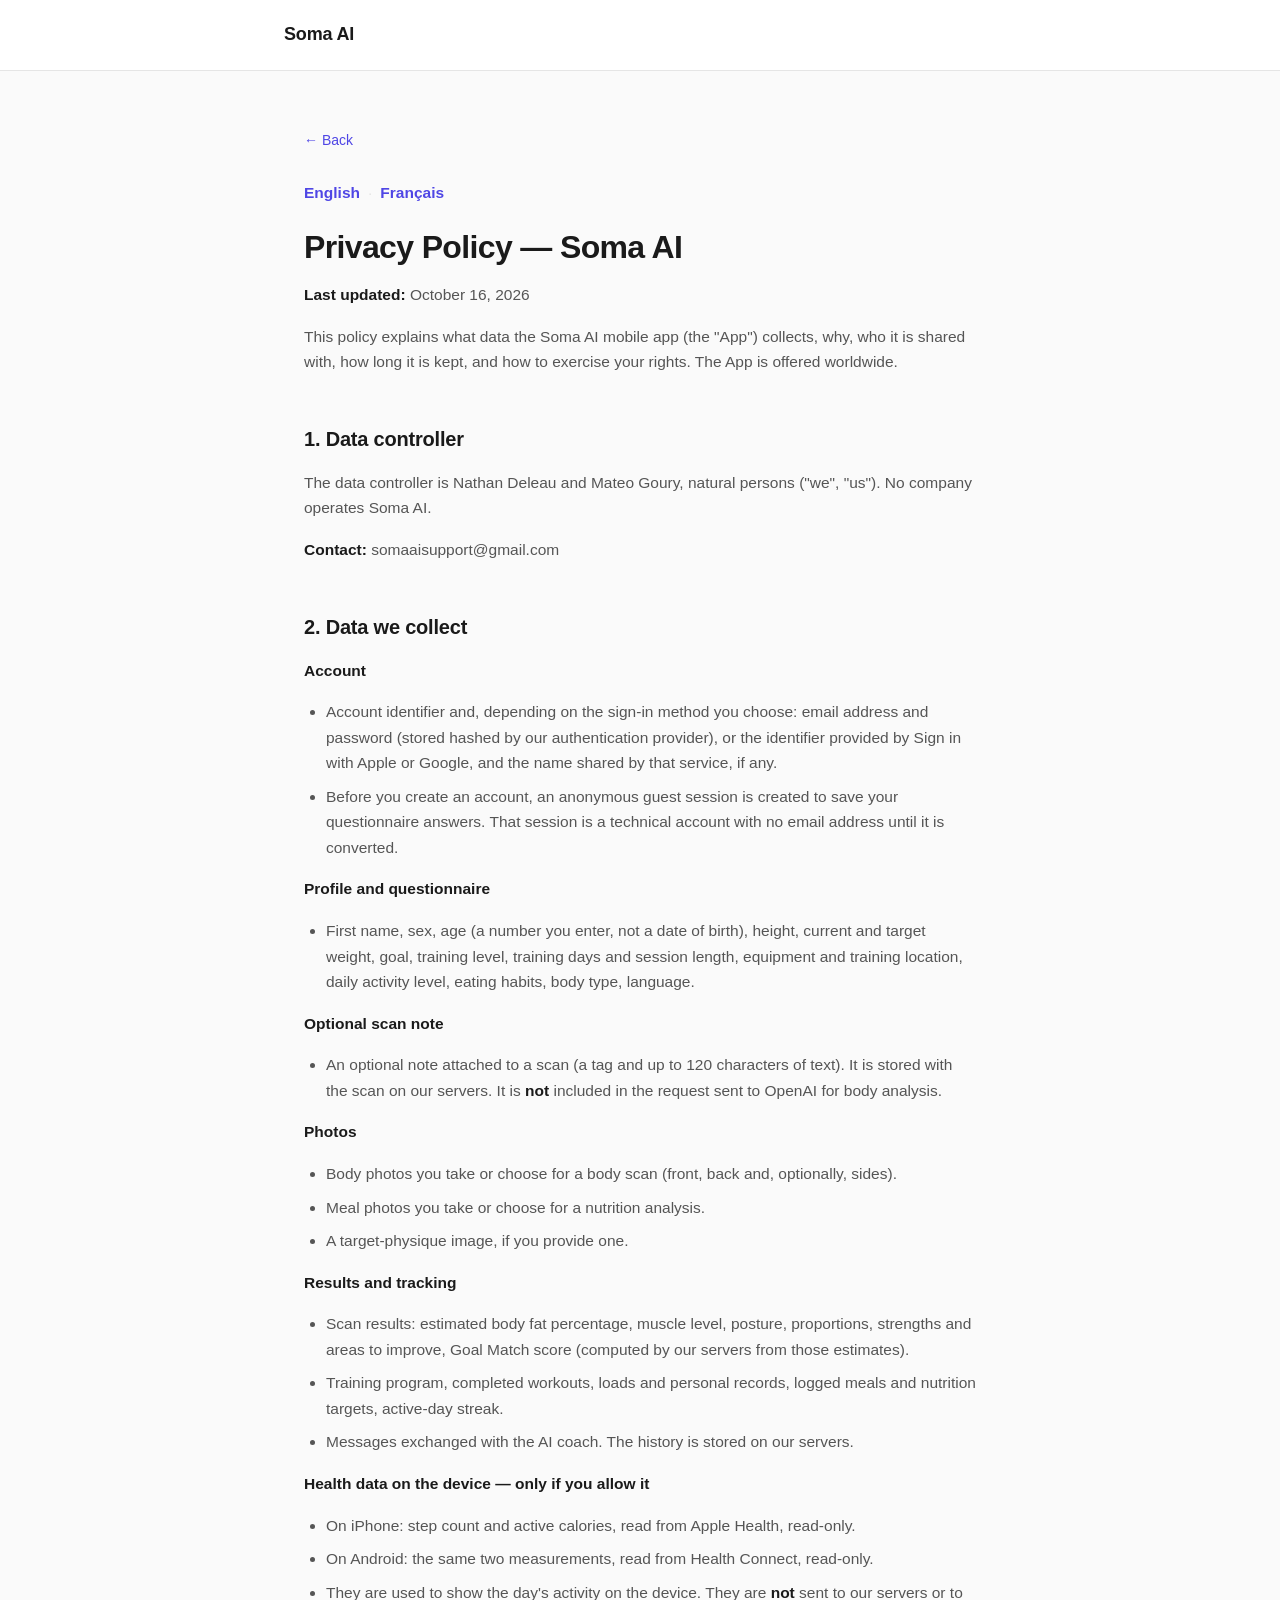
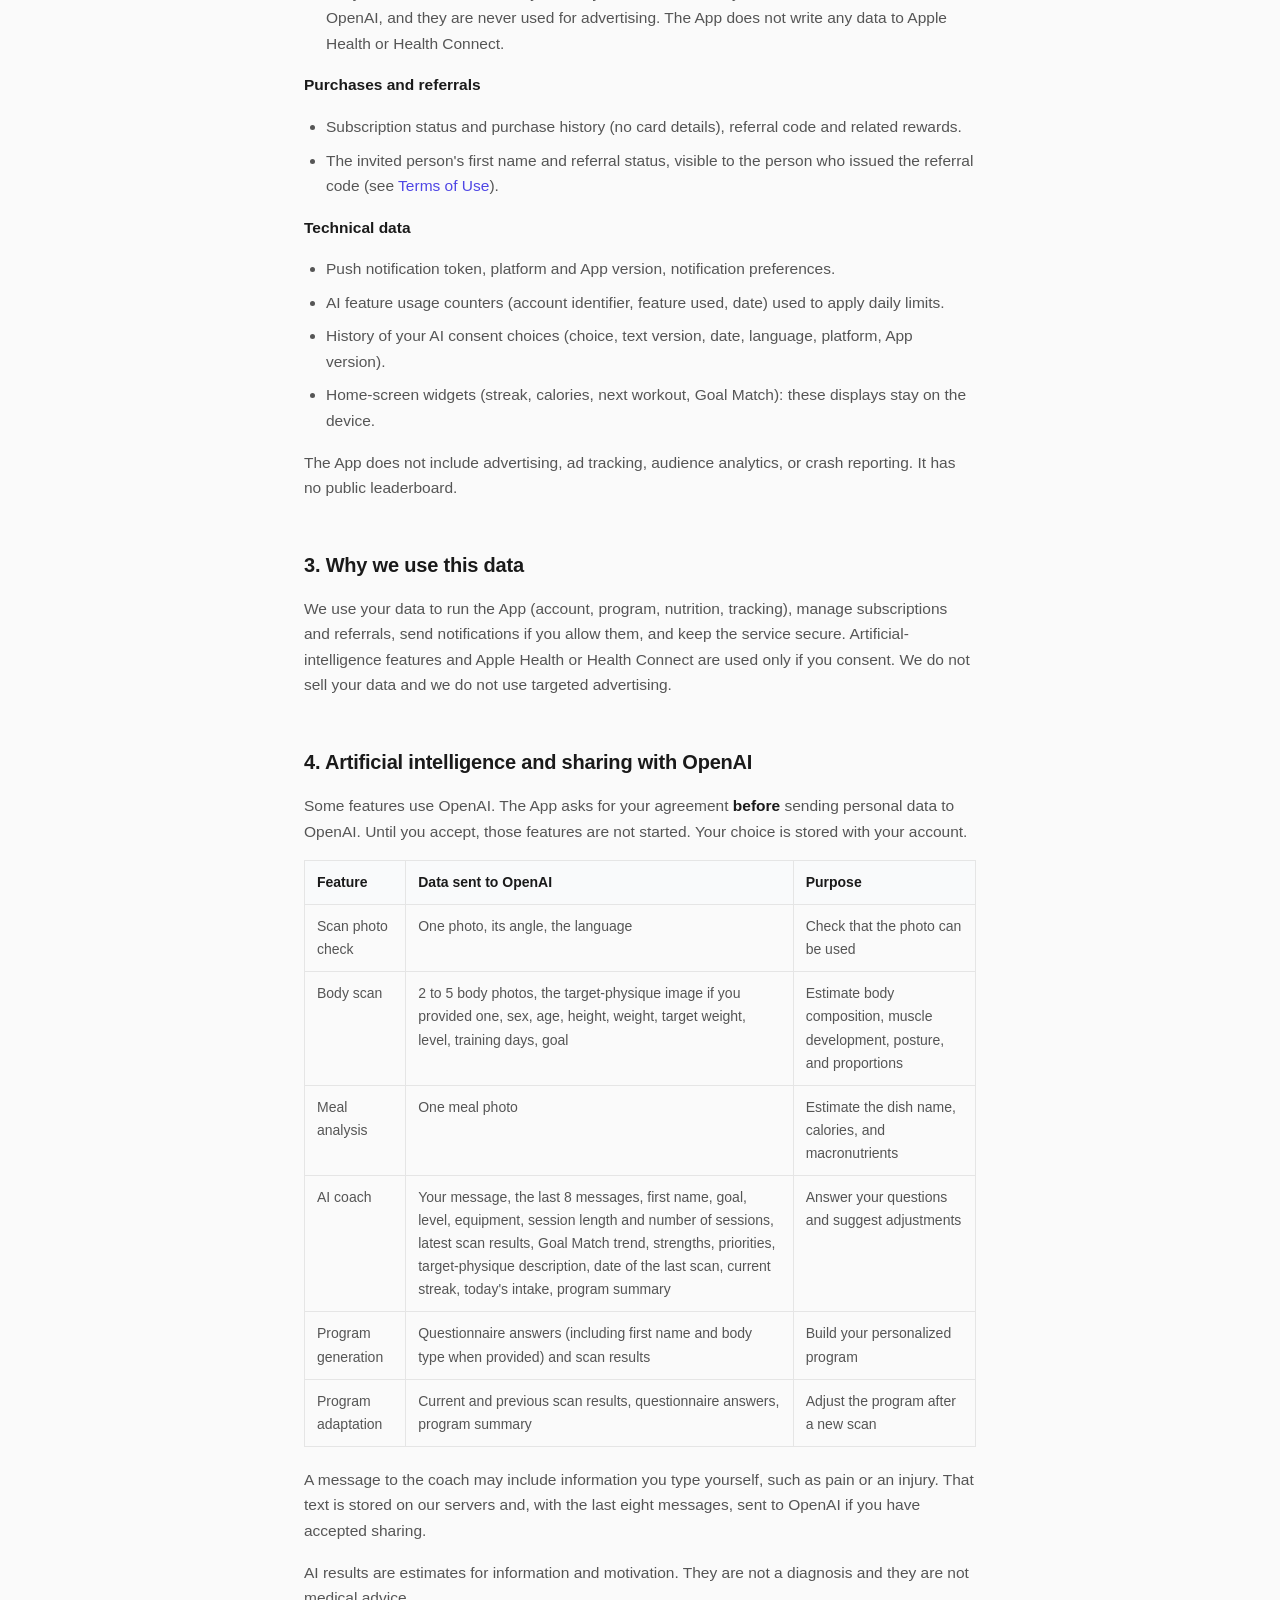
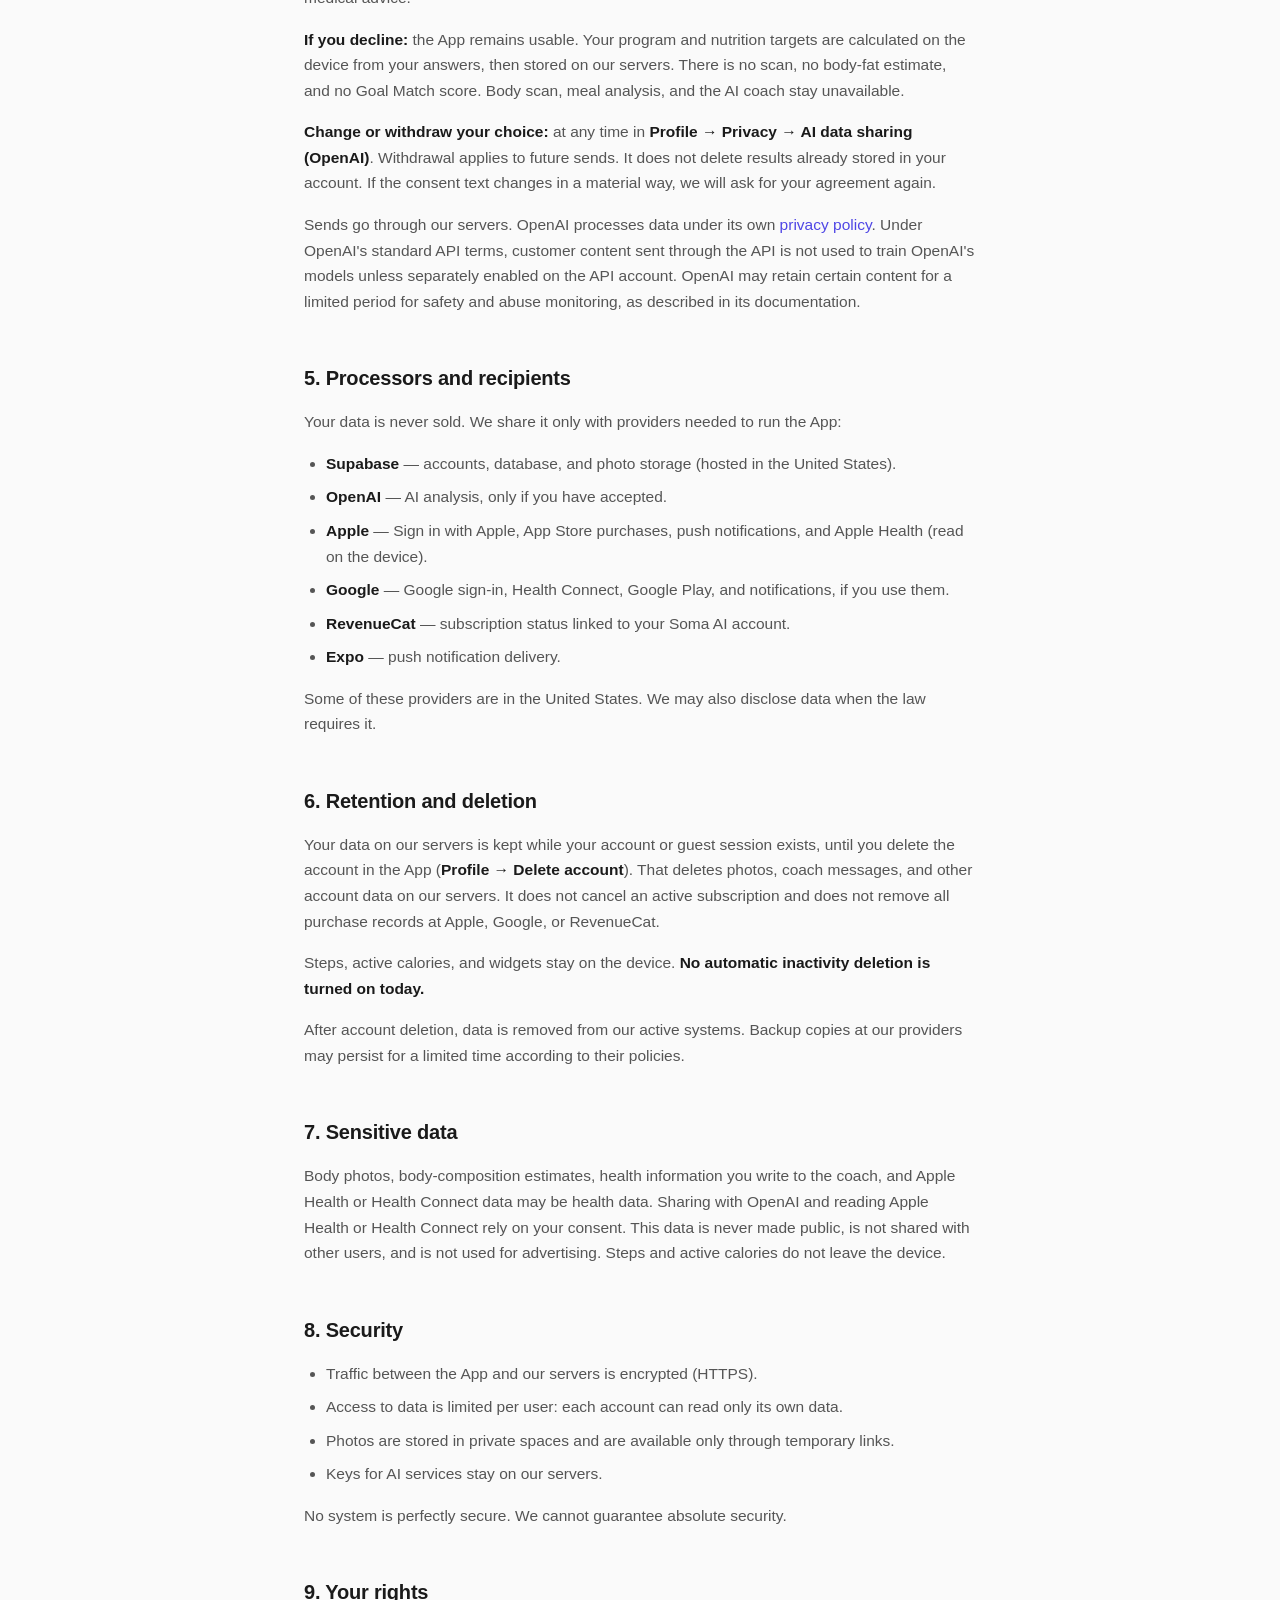
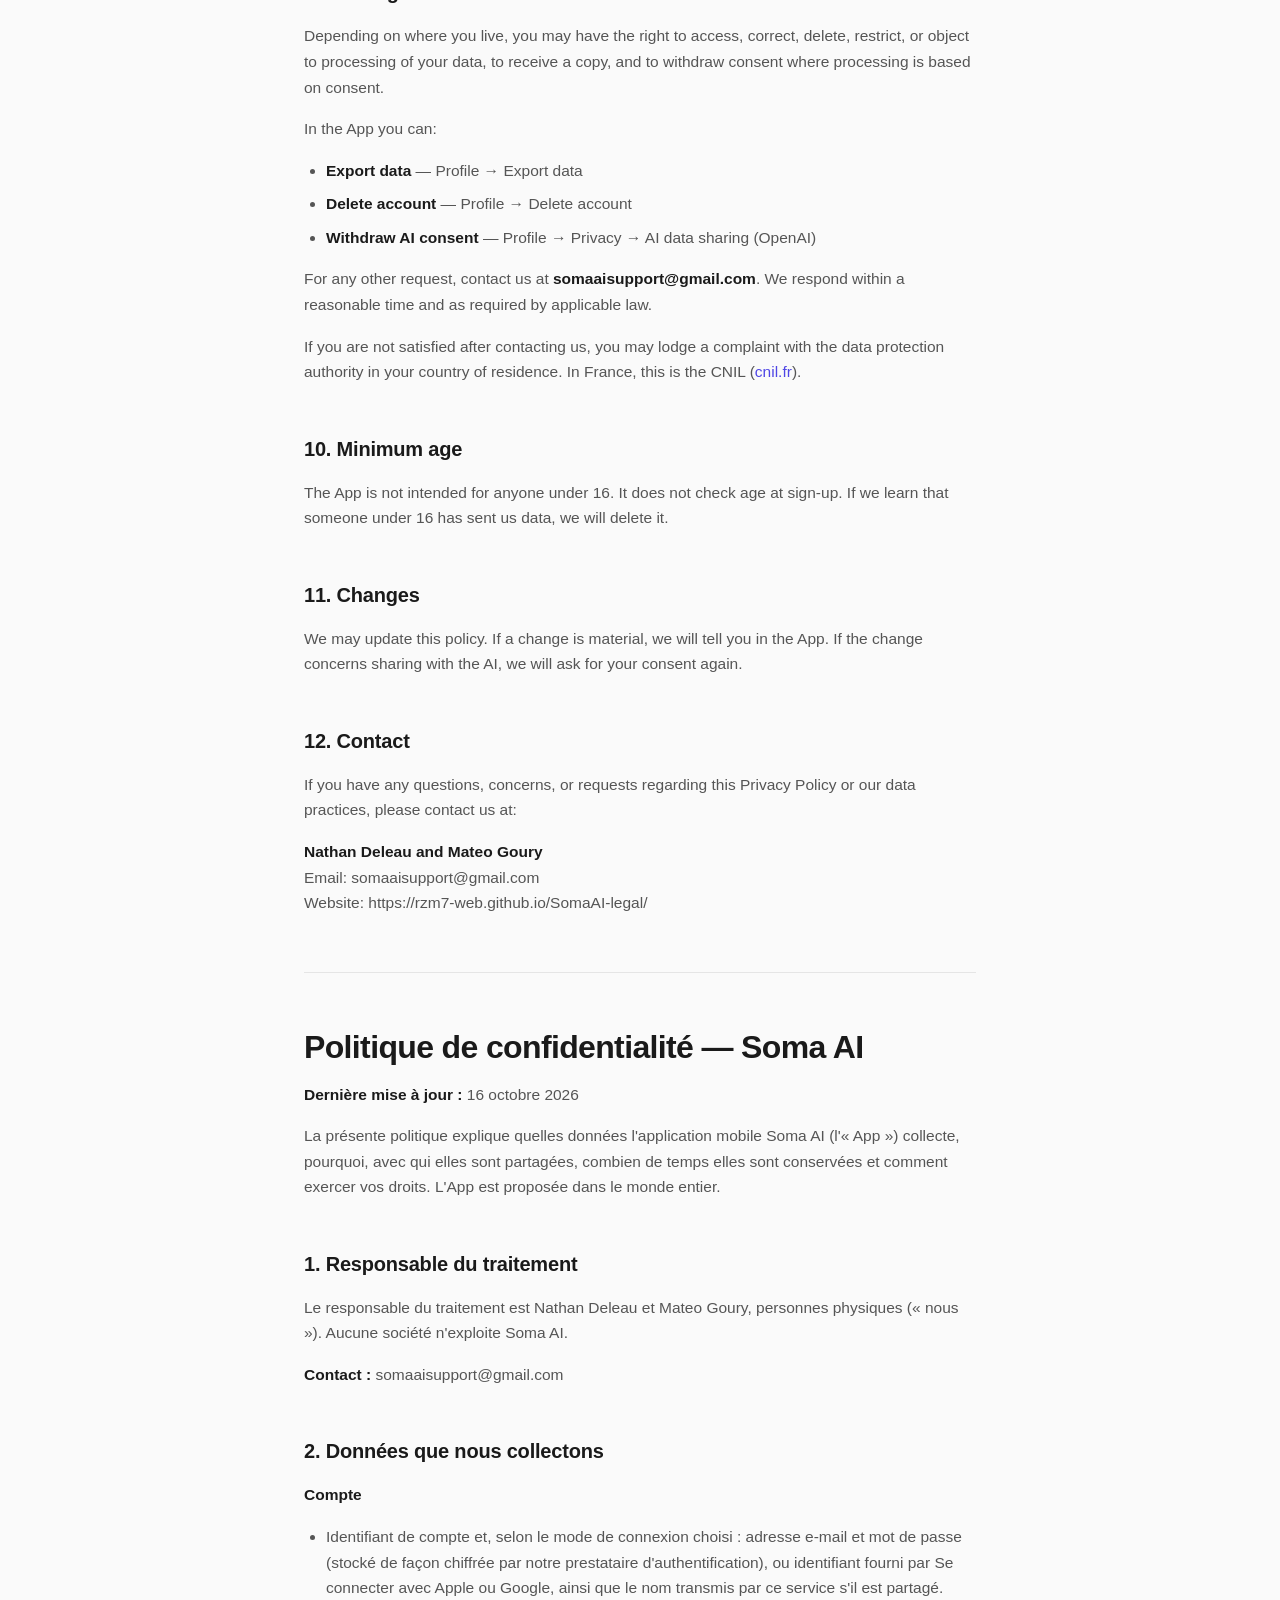
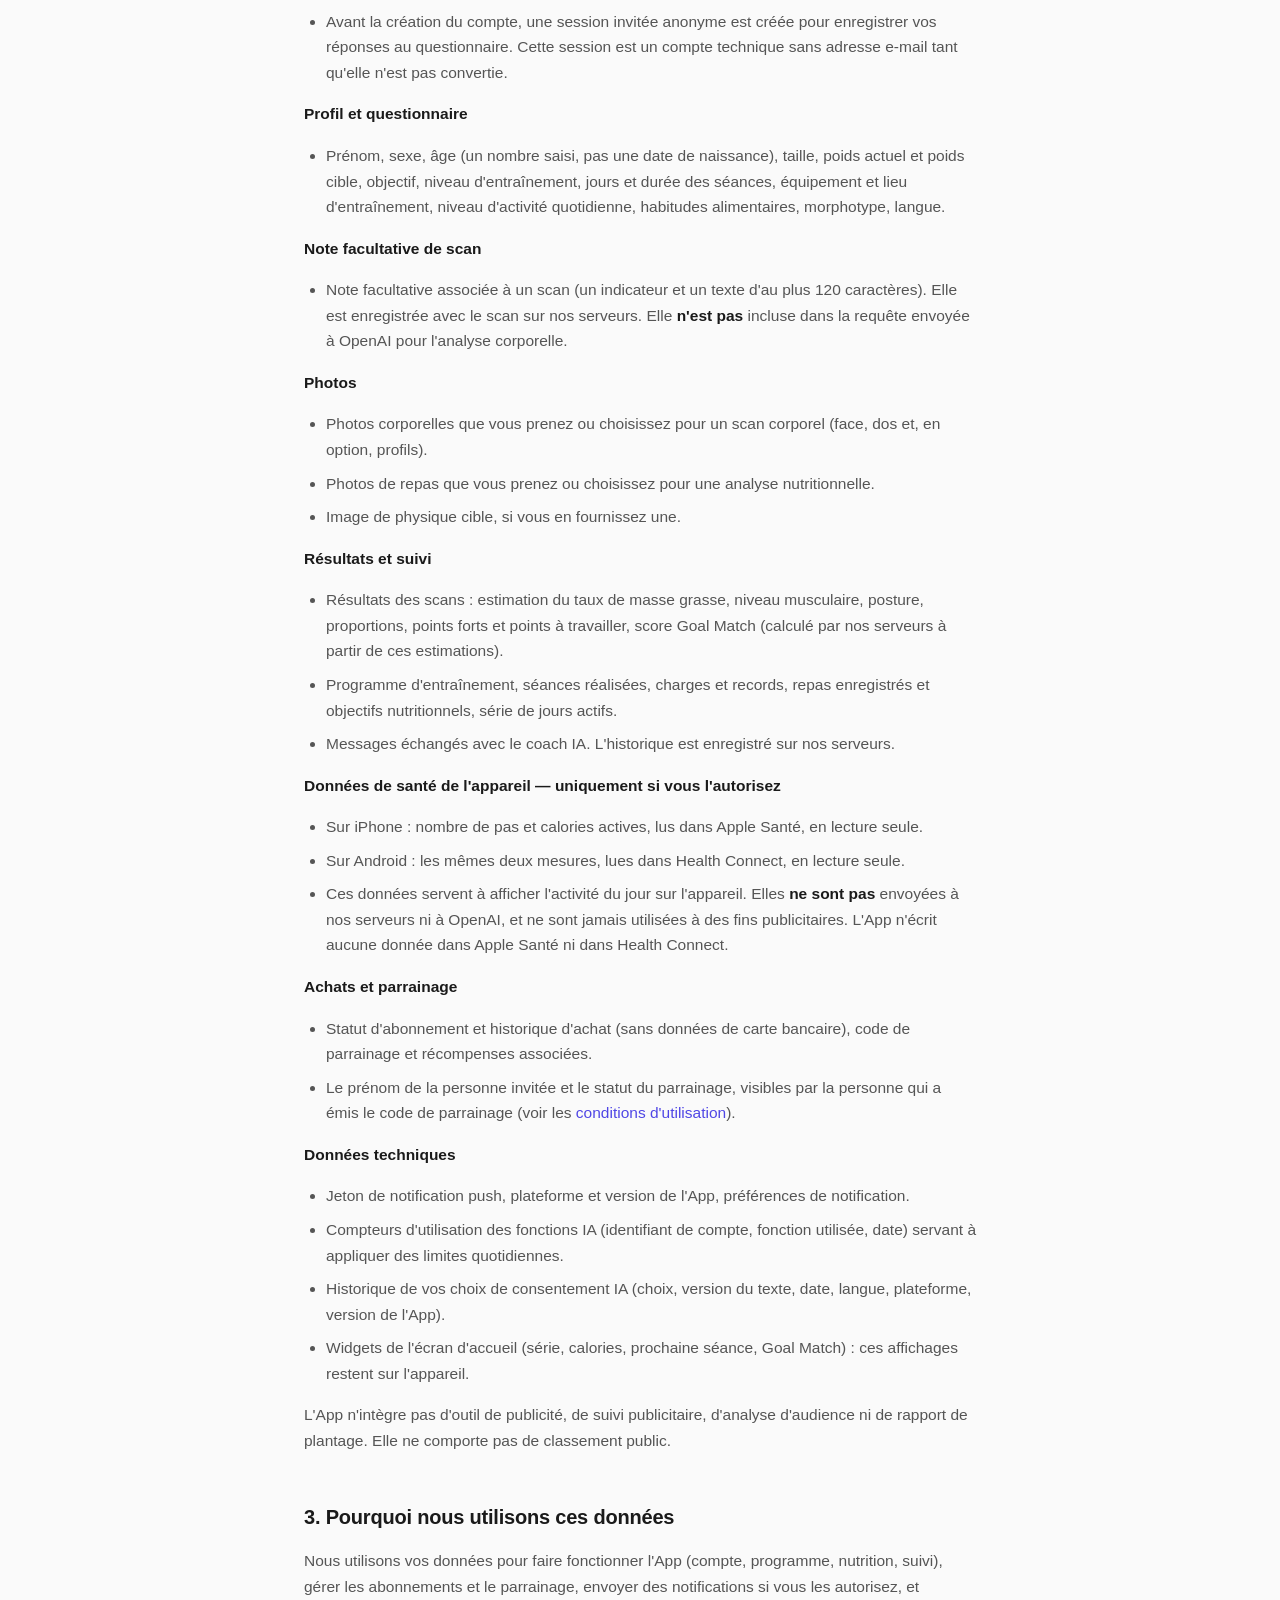
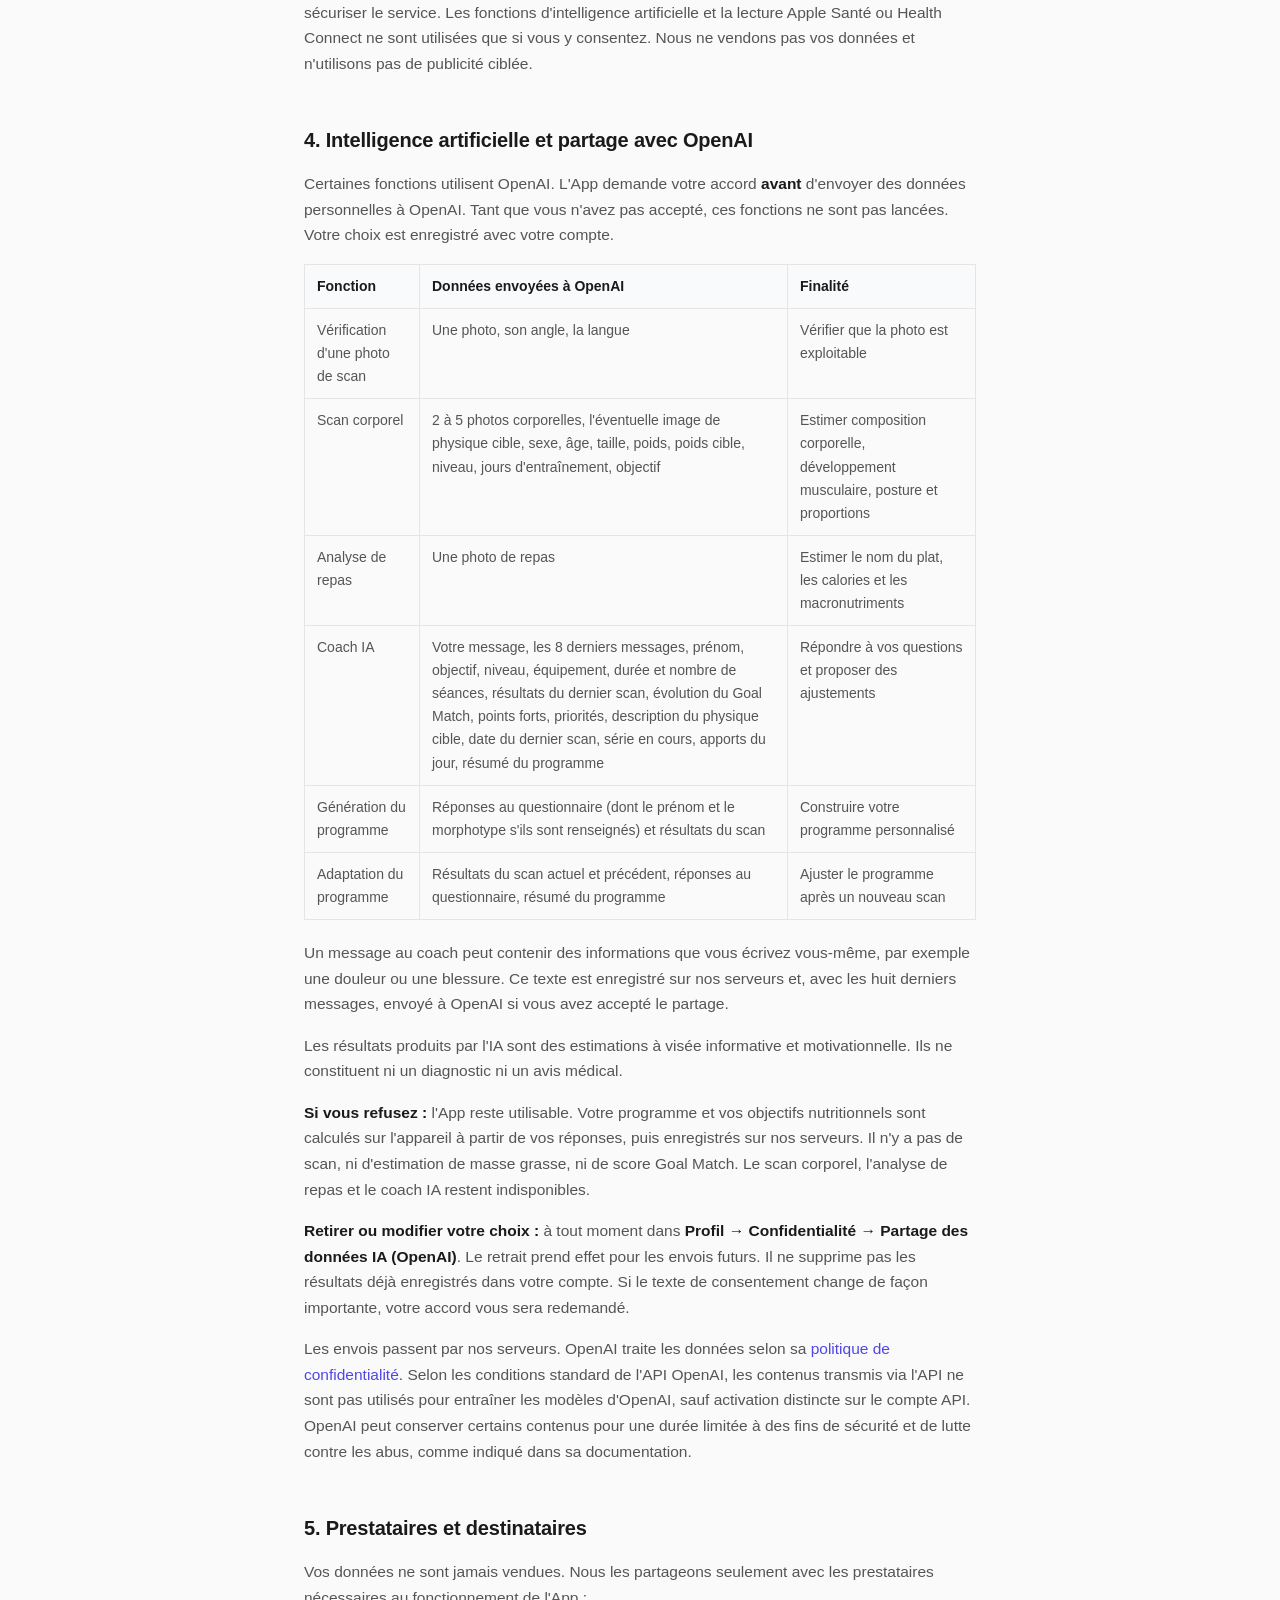
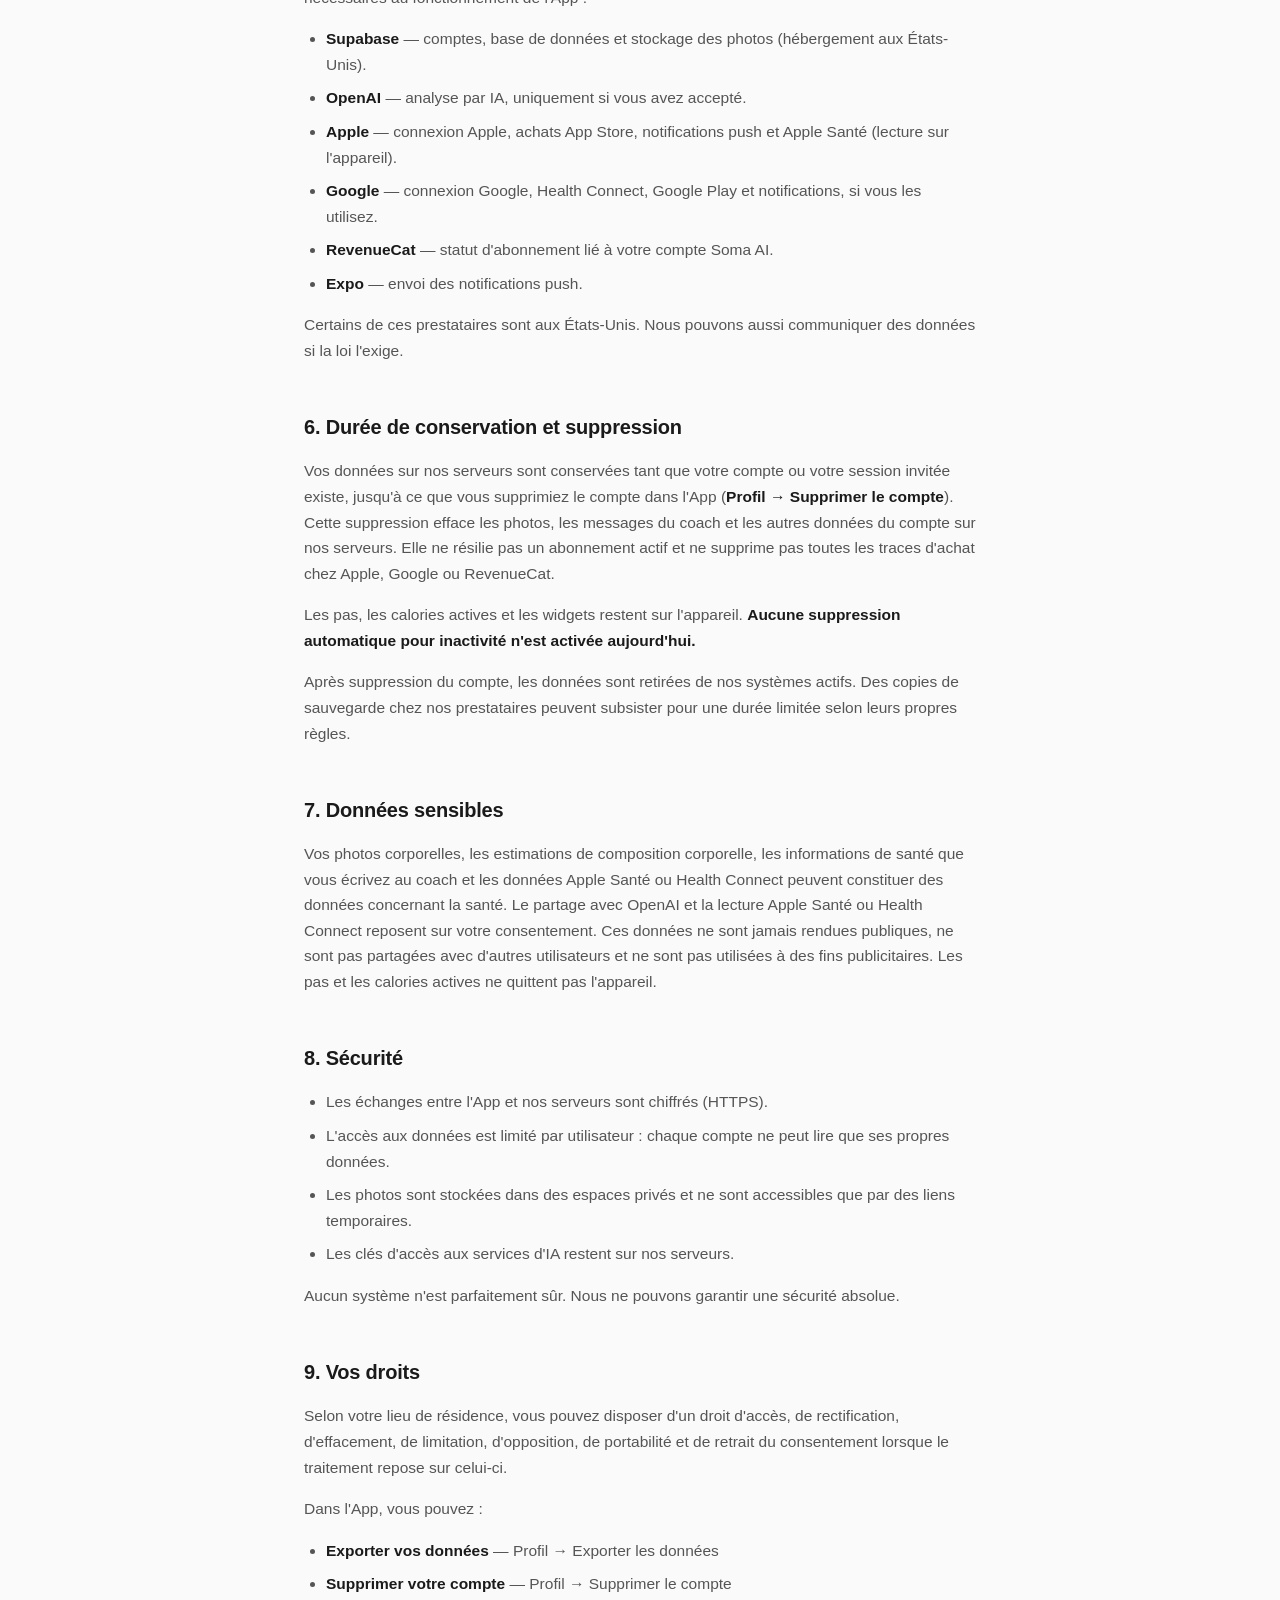
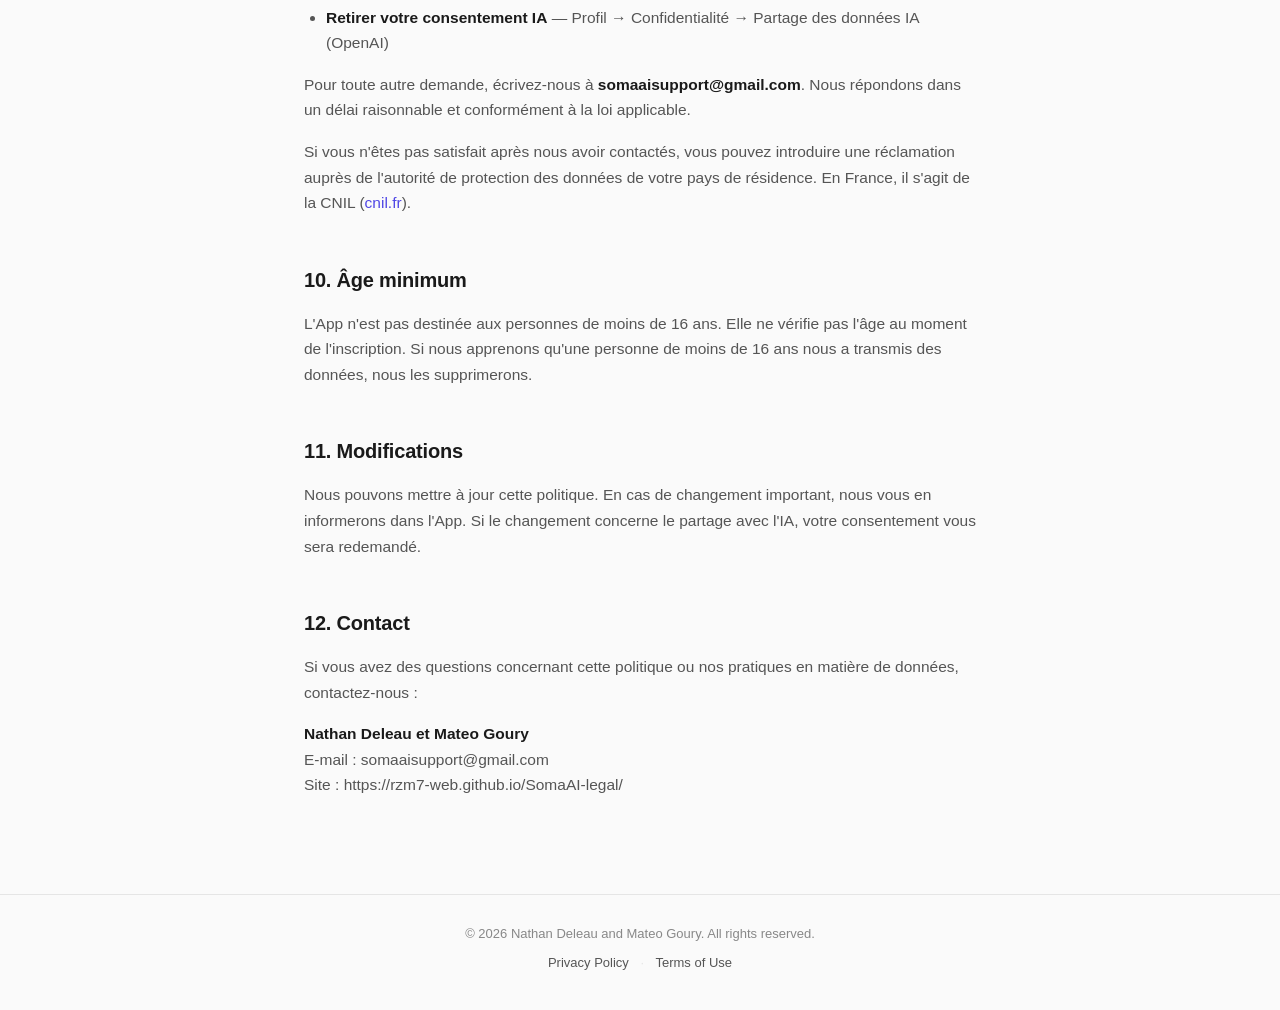
==== commit 0dea487a: "Publish canonical legal text from legal-source markdown. Co-authored-by: Cursor <cursoragent@cursor." ====
--- a/privacy-policy.html
+++ b/privacy-policy.html
@@ -16,245 +16,225 @@
 
   <main class="container page legal-page">
     <a href="index.html" class="back-link">← Back</a>
-      <p class="lang-nav"><a href="#en">English</a><span class="sep">·</span><a href="#fr">Français</a></p>
-
-      <section id="en" lang="en">
-        <h1>Privacy Policy</h1>
-        <p class="last-updated">Last updated: October 16, 2026</p>
-
-        <p>This policy explains what data the Soma AI mobile app (the "App") collects, why, who it is shared with, how long it is kept, and how to exercise your rights. The App is offered worldwide.</p>
-
-        <h2>1. Data controller</h2>
-        <p>The data controller is Nathan Deleau and Mateo Goury, natural persons ("we", "us"). No company operates Soma AI.</p>
-        <p>Contact: <a href="mailto:somaaisupport@gmail.com">somaaisupport@gmail.com</a></p>
-
-        <h2>2. Data we collect</h2>
-        <h3>Account</h3>
-        <ul>
-          <li>Account identifier and, depending on the sign-in method you choose: email address and password (stored hashed by our authentication provider), or the identifier provided by Sign in with Apple or Google, and the name shared by that service, if any.</li>
-          <li>Before you create an account, an anonymous guest session is created to save your questionnaire answers. That session is a technical account with no email address until it is converted.</li>
-        </ul>
-        <h3>Profile and questionnaire</h3>
-        <ul>
-          <li>First name, sex, age (a number you enter, not a date of birth), height, current and target weight, goal, training level, training days and session length, equipment and training location, daily activity level, eating habits, body type, language.</li>
-          <li>An optional note attached to a scan (a tag and up to 120 characters of text). It is stored with the scan. It is not included in the scan request sent to OpenAI.</li>
-        </ul>
-        <h3>Photos</h3>
-        <ul>
-          <li>Body photos you take or choose for a body scan (front, back and, optionally, sides).</li>
-          <li>Meal photos you take or choose for a nutrition analysis.</li>
-          <li>A target-physique image, if you provide one.</li>
-        </ul>
-        <h3>Results and tracking</h3>
-        <ul>
-          <li>Scan results: estimated body fat percentage, muscle level, posture, proportions, strengths and areas to improve, Goal Match score (computed by our servers from those estimates).</li>
-          <li>Training program, completed workouts, loads and personal records, logged meals and nutrition targets, active-day streak.</li>
-          <li>Messages exchanged with the AI coach. The history is stored on our servers.</li>
-        </ul>
-        <h3>Health data on the device — only if you allow it</h3>
-        <ul>
-          <li>On iPhone: step count and active calories, read from Apple Health, read-only.</li>
-          <li>On Android: the same two measurements, read from Health Connect, read-only.</li>
-          <li>They are used to show the day's activity on the device. They are not sent to our servers or to OpenAI, and they are never used for advertising. The App does not write any data to Apple Health or Health Connect.</li>
-        </ul>
-        <h3>Purchases and referrals</h3>
-        <ul>
-          <li>Subscription status and purchase history (no card details), referral code and related rewards.</li>
-          <li>The invited person's first name and referral status, visible to the person who issued the referral code (see <a href="terms-of-use.html#en">Terms of Use</a>).</li>
-        </ul>
-        <h3>Technical data</h3>
-        <ul>
-          <li>Push notification token, platform and App version, notification preferences.</li>
-          <li>AI feature usage counters (account identifier, feature used, date) used to apply daily limits.</li>
-          <li>History of your AI consent choices (choice, text version, date, language, platform, App version).</li>
-          <li>Home-screen widgets (streak, calories, next workout, Goal Match): these displays stay on the device.</li>
-        </ul>
-        <p>The App does not include advertising, ad tracking, audience analytics, or crash reporting. It has no public leaderboard.</p>
-
-        <h2>3. Why we use this data</h2>
-        <p>We use your data to run the App (account, program, nutrition, tracking), manage subscriptions and referrals, send notifications if you allow them, and keep the service secure. Artificial-intelligence features and Apple Health or Health Connect are used only if you consent. We do not sell your data and we do not use targeted advertising.</p>
-
-        <h2>4. Artificial intelligence and sharing with OpenAI</h2>
-        <p>Some features use OpenAI. The App asks for your agreement before sending personal data to OpenAI. Until you accept, those features are not started. Your choice is stored with your account.</p>
-        <ul>
-          <li><strong>Scan photo check.</strong> One photo, its angle, the language. Check that the photo can be used.</li>
-          <li><strong>Body scan.</strong> 2 to 5 body photos, the target-physique image if you provided one, sex, age, height, weight, target weight, level, training days, goal. Estimate body composition, muscle development, posture, and proportions.</li>
-          <li><strong>Meal analysis.</strong> One meal photo. Estimate the dish name, calories, and macronutrients.</li>
-          <li><strong>AI coach.</strong> Your message, the last 8 messages, first name, goal, level, equipment, session length and number of sessions, latest scan results, Goal Match trend, strengths, priorities, target-physique description, date of the last scan, current streak, today's intake, program summary. Answer your questions and suggest adjustments.</li>
-          <li><strong>Program generation.</strong> Questionnaire answers (including first name and body type when provided) and scan results. Build your personalized program.</li>
-          <li><strong>Program adaptation.</strong> Current and previous scan results, questionnaire answers, program summary. Adjust the program after a new scan.</li>
-        </ul>
-        <p>A message to the coach may include information you type yourself, such as pain or an injury. That text is stored on our servers and, with the last eight messages, sent to OpenAI if you have accepted sharing.</p>
-        <p>AI results are estimates for information and motivation. They are not a diagnosis and they are not medical advice.</p>
-        <p><strong>If you decline:</strong> the App remains usable. Your program and nutrition targets are calculated on the device from your answers, then stored on our servers. There is no scan, no body-fat estimate, and no Goal Match score. Body scan, meal analysis, and the AI coach stay unavailable.</p>
-        <p><strong>Change or withdraw your choice:</strong> at any time in Profile → Privacy → AI data sharing (OpenAI). Withdrawal applies to future sends. It does not delete results already stored in your account. If the consent text changes in a material way, we will ask for your agreement again.</p>
-        <p>Sends go through our servers. OpenAI processes data under its own privacy policy. We do not use the OpenAI API to train models on your content.</p>
-
-        <h2>5. Processors and recipients</h2>
-        <p>Your data is never sold. We share it only with providers needed to run the App:</p>
-        <ul>
-          <li><strong>Supabase</strong> — accounts, database, and photo storage (hosted in the United States).</li>
-          <li><strong>OpenAI</strong> — AI analysis, only if you have accepted.</li>
-          <li><strong>Apple</strong> — Sign in with Apple, App Store purchases, push notifications, and Apple Health (read on the device).</li>
-          <li><strong>Google</strong> — Google sign-in, Health Connect, Google Play, and notifications, if you use them.</li>
-          <li><strong>RevenueCat</strong> — subscription status linked to your Soma AI account.</li>
-          <li><strong>Expo</strong> — push notification delivery.</li>
-        </ul>
-        <p>Some of these providers are in the United States. We may also disclose data when the law requires it.</p>
-
-        <h2>6. Retention and deletion</h2>
-        <p>Your data on our servers is kept while your account or guest session exists, until you delete the account in the App (Profile → Delete account). That deletes photos, coach messages, and other account data on our servers. It does not cancel an active subscription and does not remove all purchase records at Apple, Google, or RevenueCat.</p>
-        <p>Steps, active calories, and widgets stay on the device. No automatic inactivity deletion is turned on today.</p>
-
-        <h2>7. Sensitive data</h2>
-        <p>Body photos, body-composition estimates, health information you write to the coach, and Apple Health or Health Connect data may be health data. Sharing with OpenAI and reading Apple Health or Health Connect rely on your consent. This data is never made public, is not shared with other users, and is not used for advertising. Steps and active calories do not leave the device.</p>
-
-        <h2>8. Security</h2>
-        <ul>
-          <li>Traffic between the App and our servers is encrypted (HTTPS).</li>
-          <li>Access to data is limited per user: each account can read only its own data.</li>
-          <li>Photos are stored in private spaces and are available only through temporary links.</li>
-          <li>Keys for AI services stay on our servers.</li>
-        </ul>
-        <p>No system is perfectly secure. We cannot guarantee absolute security.</p>
-
-        <h2>9. Your rights</h2>
-        <p>You can export your data (Profile → Export data), delete your account (Profile → Delete account), withdraw AI consent (Profile → Privacy), or email us for anything else: <a href="mailto:somaaisupport@gmail.com">somaaisupport@gmail.com</a>.</p>
-
-        <h2>10. Minimum age</h2>
-        <p>The App is not intended for anyone under 16. It does not check age at sign-up. If we learn that someone under 16 has sent us data, we will delete it.</p>
-
-        <h2>11. Changes</h2>
-        <p>We may update this policy. If a change is material, we will tell you in the App. If the change concerns sharing with the AI, we will ask for your consent again.</p>
-
-        <h2>12. Contact</h2>
-        <p>If you have any questions, concerns, or requests regarding this Privacy Policy or our data practices, please contact us at:</p>
-        <p>
-          <strong>Nathan Deleau and Mateo Goury</strong><br>
-          Email: <a href="mailto:somaaisupport@gmail.com">somaaisupport@gmail.com</a><br>
-          Website: <a href="https://rzm7-web.github.io/SomaAI-legal/">https://rzm7-web.github.io/SomaAI-legal/</a>
-        </p>
-      </section>
+    <p class="lang-nav"><a href="#en">English</a><span class="sep">·</span><a href="#fr">Français</a></p>
+
+    <section id="en" lang="en">
+    <h1>Privacy Policy — Soma AI</h1>
+    <p><strong>Last updated:</strong> October 16, 2026</p>
+    <p>This policy explains what data the Soma AI mobile app (the &quot;App&quot;) collects, why, who it is shared with, how long it is kept, and how to exercise your rights. The App is offered worldwide.</p>
+    <h2>1. Data controller</h2>
+    <p>The data controller is Nathan Deleau and Mateo Goury, natural persons (&quot;we&quot;, &quot;us&quot;). No company operates Soma AI.</p>
+    <p><strong>Contact:</strong> somaaisupport@gmail.com</p>
+    <h2>2. Data we collect</h2>
+    <p><strong>Account</strong></p>
+    <ul>
+    <li>Account identifier and, depending on the sign-in method you choose: email address and password (stored hashed by our authentication provider), or the identifier provided by Sign in with Apple or Google, and the name shared by that service, if any.</li>
+    <li>Before you create an account, an anonymous guest session is created to save your questionnaire answers. That session is a technical account with no email address until it is converted.</li>
+    </ul>
+    <p><strong>Profile and questionnaire</strong></p>
+    <ul>
+    <li>First name, sex, age (a number you enter, not a date of birth), height, current and target weight, goal, training level, training days and session length, equipment and training location, daily activity level, eating habits, body type, language.</li>
+    </ul>
+    <p><strong>Optional scan note</strong></p>
+    <ul>
+    <li>An optional note attached to a scan (a tag and up to 120 characters of text). It is stored with the scan on our servers. It is <strong>not</strong> included in the request sent to OpenAI for body analysis.</li>
+    </ul>
+    <p><strong>Photos</strong></p>
+    <ul>
+    <li>Body photos you take or choose for a body scan (front, back and, optionally, sides).</li>
+    <li>Meal photos you take or choose for a nutrition analysis.</li>
+    <li>A target-physique image, if you provide one.</li>
+    </ul>
+    <p><strong>Results and tracking</strong></p>
+    <ul>
+    <li>Scan results: estimated body fat percentage, muscle level, posture, proportions, strengths and areas to improve, Goal Match score (computed by our servers from those estimates).</li>
+    <li>Training program, completed workouts, loads and personal records, logged meals and nutrition targets, active-day streak.</li>
+    <li>Messages exchanged with the AI coach. The history is stored on our servers.</li>
+    </ul>
+    <p><strong>Health data on the device — only if you allow it</strong></p>
+    <ul>
+    <li>On iPhone: step count and active calories, read from Apple Health, read-only.</li>
+    <li>On Android: the same two measurements, read from Health Connect, read-only.</li>
+    <li>They are used to show the day&#x27;s activity on the device. They are <strong>not</strong> sent to our servers or to OpenAI, and they are never used for advertising. The App does not write any data to Apple Health or Health Connect.</li>
+    </ul>
+    <p><strong>Purchases and referrals</strong></p>
+    <ul>
+    <li>Subscription status and purchase history (no card details), referral code and related rewards.</li>
+    <li>The invited person&#x27;s first name and referral status, visible to the person who issued the referral code (see <a href="https://rzm7-web.github.io/SomaAI-legal/terms-of-use.html">Terms of Use</a>).</li>
+    </ul>
+    <p><strong>Technical data</strong></p>
+    <ul>
+    <li>Push notification token, platform and App version, notification preferences.</li>
+    <li>AI feature usage counters (account identifier, feature used, date) used to apply daily limits.</li>
+    <li>History of your AI consent choices (choice, text version, date, language, platform, App version).</li>
+    <li>Home-screen widgets (streak, calories, next workout, Goal Match): these displays stay on the device.</li>
+    </ul>
+    <p>The App does not include advertising, ad tracking, audience analytics, or crash reporting. It has no public leaderboard.</p>
+    <h2>3. Why we use this data</h2>
+    <p>We use your data to run the App (account, program, nutrition, tracking), manage subscriptions and referrals, send notifications if you allow them, and keep the service secure. Artificial-intelligence features and Apple Health or Health Connect are used only if you consent. We do not sell your data and we do not use targeted advertising.</p>
+    <h2>4. Artificial intelligence and sharing with OpenAI</h2>
+    <p>Some features use OpenAI. The App asks for your agreement <strong>before</strong> sending personal data to OpenAI. Until you accept, those features are not started. Your choice is stored with your account.</p>
+    <table><thead><tr><th>Feature</th><th>Data sent to OpenAI</th><th>Purpose</th></tr></thead><tbody><tr><td>Scan photo check</td><td>One photo, its angle, the language</td><td>Check that the photo can be used</td></tr><tr><td>Body scan</td><td>2 to 5 body photos, the target-physique image if you provided one, sex, age, height, weight, target weight, level, training days, goal</td><td>Estimate body composition, muscle development, posture, and proportions</td></tr><tr><td>Meal analysis</td><td>One meal photo</td><td>Estimate the dish name, calories, and macronutrients</td></tr><tr><td>AI coach</td><td>Your message, the last 8 messages, first name, goal, level, equipment, session length and number of sessions, latest scan results, Goal Match trend, strengths, priorities, target-physique description, date of the last scan, current streak, today&#x27;s intake, program summary</td><td>Answer your questions and suggest adjustments</td></tr><tr><td>Program generation</td><td>Questionnaire answers (including first name and body type when provided) and scan results</td><td>Build your personalized program</td></tr><tr><td>Program adaptation</td><td>Current and previous scan results, questionnaire answers, program summary</td><td>Adjust the program after a new scan</td></tr></tbody></table>
+    <p>A message to the coach may include information you type yourself, such as pain or an injury. That text is stored on our servers and, with the last eight messages, sent to OpenAI if you have accepted sharing.</p>
+    <p>AI results are estimates for information and motivation. They are not a diagnosis and they are not medical advice.</p>
+    <p><strong>If you decline:</strong> the App remains usable. Your program and nutrition targets are calculated on the device from your answers, then stored on our servers. There is no scan, no body-fat estimate, and no Goal Match score. Body scan, meal analysis, and the AI coach stay unavailable.</p>
+    <p><strong>Change or withdraw your choice:</strong> at any time in <strong>Profile → Privacy → AI data sharing (OpenAI)</strong>. Withdrawal applies to future sends. It does not delete results already stored in your account. If the consent text changes in a material way, we will ask for your agreement again.</p>
+    <p>Sends go through our servers. OpenAI processes data under its own <a href="https://openai.com/policies/privacy-policy">privacy policy</a>. Under OpenAI&#x27;s standard API terms, customer content sent through the API is not used to train OpenAI&#x27;s models unless separately enabled on the API account. OpenAI may retain certain content for a limited period for safety and abuse monitoring, as described in its documentation.</p>
+    <h2>5. Processors and recipients</h2>
+    <p>Your data is never sold. We share it only with providers needed to run the App:</p>
+    <ul>
+    <li><strong>Supabase</strong> — accounts, database, and photo storage (hosted in the United States).</li>
+    <li><strong>OpenAI</strong> — AI analysis, only if you have accepted.</li>
+    <li><strong>Apple</strong> — Sign in with Apple, App Store purchases, push notifications, and Apple Health (read on the device).</li>
+    <li><strong>Google</strong> — Google sign-in, Health Connect, Google Play, and notifications, if you use them.</li>
+    <li><strong>RevenueCat</strong> — subscription status linked to your Soma AI account.</li>
+    <li><strong>Expo</strong> — push notification delivery.</li>
+    </ul>
+    <p>Some of these providers are in the United States. We may also disclose data when the law requires it.</p>
+    <h2>6. Retention and deletion</h2>
+    <p>Your data on our servers is kept while your account or guest session exists, until you delete the account in the App (<strong>Profile → Delete account</strong>). That deletes photos, coach messages, and other account data on our servers. It does not cancel an active subscription and does not remove all purchase records at Apple, Google, or RevenueCat.</p>
+    <p>Steps, active calories, and widgets stay on the device. <strong>No automatic inactivity deletion is turned on today.</strong></p>
+    <p>After account deletion, data is removed from our active systems. Backup copies at our providers may persist for a limited time according to their policies.</p>
+    <h2>7. Sensitive data</h2>
+    <p>Body photos, body-composition estimates, health information you write to the coach, and Apple Health or Health Connect data may be health data. Sharing with OpenAI and reading Apple Health or Health Connect rely on your consent. This data is never made public, is not shared with other users, and is not used for advertising. Steps and active calories do not leave the device.</p>
+    <h2>8. Security</h2>
+    <ul>
+    <li>Traffic between the App and our servers is encrypted (HTTPS).</li>
+    <li>Access to data is limited per user: each account can read only its own data.</li>
+    <li>Photos are stored in private spaces and are available only through temporary links.</li>
+    <li>Keys for AI services stay on our servers.</li>
+    </ul>
+    <p>No system is perfectly secure. We cannot guarantee absolute security.</p>
+    <h2>9. Your rights</h2>
+    <p>Depending on where you live, you may have the right to access, correct, delete, restrict, or object to processing of your data, to receive a copy, and to withdraw consent where processing is based on consent.</p>
+    <p>In the App you can:</p>
+    <ul>
+    <li><strong>Export data</strong> — Profile → Export data</li>
+    <li><strong>Delete account</strong> — Profile → Delete account</li>
+    <li><strong>Withdraw AI consent</strong> — Profile → Privacy → AI data sharing (OpenAI)</li>
+    </ul>
+    <p>For any other request, contact us at <strong>somaaisupport@gmail.com</strong>. We respond within a reasonable time and as required by applicable law.</p>
+    <p>If you are not satisfied after contacting us, you may lodge a complaint with the data protection authority in your country of residence. In France, this is the CNIL (<a href="https://www.cnil.fr">cnil.fr</a>).</p>
+    <h2>10. Minimum age</h2>
+    <p>The App is not intended for anyone under 16. It does not check age at sign-up. If we learn that someone under 16 has sent us data, we will delete it.</p>
+    <h2>11. Changes</h2>
+    <p>We may update this policy. If a change is material, we will tell you in the App. If the change concerns sharing with the AI, we will ask for your consent again.</p>
+    <h2>12. Contact</h2>
+    <p>If you have any questions, concerns, or requests regarding this Privacy Policy or our data practices, please contact us at:</p>
+    <p><strong>Nathan Deleau and Mateo Goury</strong><br>
+        Email: somaaisupport@gmail.com<br>
+        Website: https://rzm7-web.github.io/SomaAI-legal/</p>
+    </section>
 
     <section id="fr" lang="fr">
-        <h1>Politique de confidentialité</h1>
-        <p class="last-updated">Dernière mise à jour : 16 octobre 2026</p>
-
-        <p>La présente politique explique quelles données l'application mobile Soma AI (l'« App ») collecte, pourquoi, avec qui elles sont partagées, combien de temps elles sont conservées et comment exercer vos droits. L'App est proposée dans le monde entier.</p>
-
-        <h2>1. Responsable du traitement</h2>
-        <p>Le responsable du traitement est Nathan Deleau et Mateo Goury, personnes physiques (« nous »). Aucune société n'exploite Soma AI.</p>
-        <p>Contact : <a href="mailto:somaaisupport@gmail.com">somaaisupport@gmail.com</a></p>
-
-        <h2>2. Données que nous collectons</h2>
-        <h3>Compte</h3>
-        <ul>
-          <li>Identifiant de compte et, selon le mode de connexion choisi : adresse e-mail et mot de passe (stocké de façon chiffrée par notre prestataire d'authentification), ou identifiant fourni par Se connecter avec Apple ou Google, ainsi que le nom transmis par ce service s'il est partagé.</li>
-          <li>Avant la création du compte, une session invitée anonyme est créée pour enregistrer vos réponses au questionnaire. Cette session est un compte technique sans adresse e-mail tant qu'elle n'est pas convertie.</li>
-        </ul>
-        <h3>Profil et questionnaire</h3>
-        <ul>
-          <li>Prénom, sexe, âge (un nombre saisi, pas une date de naissance), taille, poids actuel et poids cible, objectif, niveau d'entraînement, jours et durée des séances, équipement et lieu d'entraînement, niveau d'activité quotidienne, habitudes alimentaires, morphotype, langue.</li>
-          <li>Note facultative associée à un scan (un indicateur et un texte d'au plus 120 caractères). Elle est enregistrée avec le scan. Elle n'est pas incluse dans la requête de scan envoyée à OpenAI.</li>
-        </ul>
-        <h3>Photos</h3>
-        <ul>
-          <li>Photos corporelles que vous prenez ou choisissez pour un scan corporel (face, dos et, en option, profils).</li>
-          <li>Photos de repas que vous prenez ou choisissez pour une analyse nutritionnelle.</li>
-          <li>Image de physique cible, si vous en fournissez une.</li>
-        </ul>
-        <h3>Résultats et suivi</h3>
-        <ul>
-          <li>Résultats des scans : estimation du taux de masse grasse, niveau musculaire, posture, proportions, points forts et points à travailler, score Goal Match (calculé par nos serveurs à partir de ces estimations).</li>
-          <li>Programme d'entraînement, séances réalisées, charges et records, repas enregistrés et objectifs nutritionnels, série de jours actifs.</li>
-          <li>Messages échangés avec le coach IA. L'historique est enregistré sur nos serveurs.</li>
-        </ul>
-        <h3>Données de santé de l'appareil — uniquement si vous l'autorisez</h3>
-        <ul>
-          <li>Sur iPhone : nombre de pas et calories actives, lus dans Apple Santé, en lecture seule.</li>
-          <li>Sur Android : les mêmes deux mesures, lues dans Health Connect, en lecture seule.</li>
-          <li>Ces données servent à afficher l'activité du jour sur l'appareil. Elles ne sont pas envoyées à nos serveurs ni à OpenAI, et ne sont jamais utilisées à des fins publicitaires. L'App n'écrit aucune donnée dans Apple Santé ni dans Health Connect.</li>
-        </ul>
-        <h3>Achats et parrainage</h3>
-        <ul>
-          <li>Statut d'abonnement et historique d'achat (sans données de carte bancaire), code de parrainage et récompenses associées.</li>
-          <li>Le prénom de la personne invitée et le statut du parrainage, visibles par la personne qui a émis le code de parrainage (voir les <a href="terms-of-use.html#fr">conditions d'utilisation</a>).</li>
-        </ul>
-        <h3>Données techniques</h3>
-        <ul>
-          <li>Jeton de notification push, plateforme et version de l'App, préférences de notification.</li>
-          <li>Compteurs d'utilisation des fonctions IA (identifiant de compte, fonction utilisée, date) servant à appliquer des limites quotidiennes.</li>
-          <li>Historique de vos choix de consentement IA (choix, version du texte, date, langue, plateforme, version de l'App).</li>
-          <li>Widgets de l'écran d'accueil (série, calories, prochaine séance, Goal Match) : ces affichages restent sur l'appareil.</li>
-        </ul>
-        <p>L'App n'intègre pas d'outil de publicité, de suivi publicitaire, d'analyse d'audience ni de rapport de plantage. Elle ne comporte pas de classement public.</p>
-
-        <h2>3. Pourquoi nous utilisons ces données</h2>
-        <p>Nous utilisons vos données pour faire fonctionner l'App (compte, programme, nutrition, suivi), gérer les abonnements et le parrainage, envoyer des notifications si vous les autorisez, et sécuriser le service. Les fonctions d'intelligence artificielle et la lecture Apple Santé ou Health Connect ne sont utilisées que si vous y consentez. Nous ne vendons pas vos données et n'utilisons pas de publicité ciblée.</p>
-
-        <h2>4. Intelligence artificielle et partage avec OpenAI</h2>
-        <p>Certaines fonctions utilisent OpenAI. L'App demande votre accord avant d'envoyer des données personnelles à OpenAI. Tant que vous n'avez pas accepté, ces fonctions ne sont pas lancées. Votre choix est enregistré avec votre compte.</p>
-        <ul>
-          <li><strong>Vérification d'une photo de scan.</strong> Une photo, son angle, la langue. Vérifier que la photo est exploitable.</li>
-          <li><strong>Scan corporel.</strong> 2 à 5 photos corporelles, l'éventuelle image de physique cible, sexe, âge, taille, poids, poids cible, niveau, jours d'entraînement, objectif. Estimer composition corporelle, développement musculaire, posture et proportions.</li>
-          <li><strong>Analyse de repas.</strong> Une photo de repas. Estimer le nom du plat, les calories et les macronutriments.</li>
-          <li><strong>Coach IA.</strong> Votre message, les 8 derniers messages, prénom, objectif, niveau, équipement, durée et nombre de séances, résultats du dernier scan, évolution du Goal Match, points forts, priorités, description du physique cible, date du dernier scan, série en cours, apports du jour, résumé du programme. Répondre à vos questions et proposer des ajustements.</li>
-          <li><strong>Génération du programme.</strong> Réponses au questionnaire (dont le prénom et le morphotype s'ils sont renseignés) et résultats du scan. Construire votre programme personnalisé.</li>
-          <li><strong>Adaptation du programme.</strong> Résultats du scan actuel et précédent, réponses au questionnaire, résumé du programme. Ajuster le programme après un nouveau scan.</li>
-        </ul>
-        <p>Un message au coach peut contenir des informations que vous écrivez vous-même, par exemple une douleur ou une blessure. Ce texte est enregistré sur nos serveurs et, avec les huit derniers messages, envoyé à OpenAI si vous avez accepté le partage.</p>
-        <p>Les résultats produits par l'IA sont des estimations à visée informative et motivationnelle. Ils ne constituent ni un diagnostic ni un avis médical.</p>
-        <p><strong>Si vous refusez :</strong> l'App reste utilisable. Votre programme et vos objectifs nutritionnels sont calculés sur l'appareil à partir de vos réponses, puis enregistrés sur nos serveurs. Il n'y a pas de scan, ni d'estimation de masse grasse, ni de score Goal Match. Le scan corporel, l'analyse de repas et le coach IA restent indisponibles.</p>
-        <p><strong>Retirer ou modifier votre choix :</strong> à tout moment dans Profil → Confidentialité → Partage avec l'IA (OpenAI). Le retrait prend effet pour les envois futurs. Il ne supprime pas les résultats déjà enregistrés dans votre compte. Si le texte de consentement change de façon importante, votre accord vous sera redemandé.</p>
-        <p>Les envois passent par nos serveurs. OpenAI traite les données selon sa propre politique de confidentialité. Nous n'utilisons pas l'API OpenAI pour entraîner des modèles avec vos contenus.</p>
-
-        <h2>5. Prestataires et destinataires</h2>
-        <p>Vos données ne sont jamais vendues. Nous les partageons seulement avec les prestataires nécessaires au fonctionnement de l'App :</p>
-        <ul>
-          <li><strong>Supabase</strong> — comptes, base de données et stockage des photos (hébergement aux États-Unis).</li>
-          <li><strong>OpenAI</strong> — analyse par IA, uniquement si vous avez accepté.</li>
-          <li><strong>Apple</strong> — connexion Apple, achats App Store, notifications push et Apple Santé (lecture sur l'appareil).</li>
-          <li><strong>Google</strong> — connexion Google, Health Connect, Google Play et notifications, si vous les utilisez.</li>
-          <li><strong>RevenueCat</strong> — statut d'abonnement lié à votre compte Soma AI.</li>
-          <li><strong>Expo</strong> — envoi des notifications push.</li>
-        </ul>
-        <p>Certains de ces prestataires sont aux États-Unis. Nous pouvons aussi communiquer des données si la loi l'exige.</p>
-
-        <h2>6. Durée de conservation et suppression</h2>
-        <p>Vos données sur nos serveurs sont conservées tant que votre compte ou votre session invitée existe, jusqu'à ce que vous supprimiez le compte dans l'App (Profil → Supprimer le compte). Cette suppression efface les photos, les messages du coach et les autres données du compte sur nos serveurs. Elle ne résilie pas un abonnement actif et ne supprime pas toutes les traces d'achat chez Apple, Google ou RevenueCat.</p>
-        <p>Les pas, les calories actives et les widgets restent sur l'appareil. Aucune suppression automatique pour inactivité n'est activée aujourd'hui.</p>
-
-        <h2>7. Données sensibles</h2>
-        <p>Vos photos corporelles, les estimations de composition corporelle, les informations de santé que vous écrivez au coach et les données Apple Santé ou Health Connect peuvent constituer des données concernant la santé. Le partage avec OpenAI et la lecture Apple Santé ou Health Connect reposent sur votre consentement. Ces données ne sont jamais rendues publiques, ne sont pas partagées avec d'autres utilisateurs et ne sont pas utilisées à des fins publicitaires. Les pas et les calories actives ne quittent pas l'appareil.</p>
-
-        <h2>8. Sécurité</h2>
-        <ul>
-          <li>Les échanges entre l'App et nos serveurs sont chiffrés (HTTPS).</li>
-          <li>L'accès aux données est limité par utilisateur : chaque compte ne peut lire que ses propres données.</li>
-          <li>Les photos sont stockées dans des espaces privés et ne sont accessibles que par des liens temporaires.</li>
-          <li>Les clés d'accès aux services d'IA restent sur nos serveurs.</li>
-        </ul>
-        <p>Aucun système n'est parfaitement sûr. Nous ne pouvons garantir une sécurité absolue.</p>
-
-        <h2>9. Vos droits</h2>
-        <p>Vous pouvez exporter vos données (Profil → Exporter les données), supprimer votre compte (Profil → Supprimer le compte), retirer votre consentement pour l'IA (Profil → Confidentialité), ou nous écrire pour toute autre demande : <a href="mailto:somaaisupport@gmail.com">somaaisupport@gmail.com</a>.</p>
-
-        <h2>10. Âge minimum</h2>
-        <p>L'App n'est pas destinée aux personnes de moins de 16 ans. Elle ne vérifie pas l'âge au moment de l'inscription. Si nous apprenons qu'une personne de moins de 16 ans nous a transmis des données, nous les supprimerons.</p>
-
-        <h2>11. Modifications</h2>
-        <p>Nous pouvons mettre à jour cette politique. En cas de changement important, nous vous en informerons dans l'App. Si le changement concerne le partage avec l'IA, votre consentement vous sera redemandé.</p>
-
-        <h2>12. Contact</h2>
-        <p>Si vous avez des questions concernant cette politique ou nos pratiques en matière de données, contactez-nous :</p>
-        <p>
-          <strong>Nathan Deleau et Mateo Goury</strong><br>
-          E-mail : <a href="mailto:somaaisupport@gmail.com">somaaisupport@gmail.com</a><br>
-          Site : <a href="https://rzm7-web.github.io/SomaAI-legal/">https://rzm7-web.github.io/SomaAI-legal/</a>
-        </p>
-      </section>
-
-</main>
+    <h1>Politique de confidentialité — Soma AI</h1>
+    <p><strong>Dernière mise à jour :</strong> 16 octobre 2026</p>
+    <p>La présente politique explique quelles données l&#x27;application mobile Soma AI (l&#x27;« App ») collecte, pourquoi, avec qui elles sont partagées, combien de temps elles sont conservées et comment exercer vos droits. L&#x27;App est proposée dans le monde entier.</p>
+    <h2>1. Responsable du traitement</h2>
+    <p>Le responsable du traitement est Nathan Deleau et Mateo Goury, personnes physiques (« nous »). Aucune société n&#x27;exploite Soma AI.</p>
+    <p><strong>Contact :</strong> somaaisupport@gmail.com</p>
+    <h2>2. Données que nous collectons</h2>
+    <p><strong>Compte</strong></p>
+    <ul>
+    <li>Identifiant de compte et, selon le mode de connexion choisi : adresse e-mail et mot de passe (stocké de façon chiffrée par notre prestataire d&#x27;authentification), ou identifiant fourni par Se connecter avec Apple ou Google, ainsi que le nom transmis par ce service s&#x27;il est partagé.</li>
+    <li>Avant la création du compte, une session invitée anonyme est créée pour enregistrer vos réponses au questionnaire. Cette session est un compte technique sans adresse e-mail tant qu&#x27;elle n&#x27;est pas convertie.</li>
+    </ul>
+    <p><strong>Profil et questionnaire</strong></p>
+    <ul>
+    <li>Prénom, sexe, âge (un nombre saisi, pas une date de naissance), taille, poids actuel et poids cible, objectif, niveau d&#x27;entraînement, jours et durée des séances, équipement et lieu d&#x27;entraînement, niveau d&#x27;activité quotidienne, habitudes alimentaires, morphotype, langue.</li>
+    </ul>
+    <p><strong>Note facultative de scan</strong></p>
+    <ul>
+    <li>Note facultative associée à un scan (un indicateur et un texte d&#x27;au plus 120 caractères). Elle est enregistrée avec le scan sur nos serveurs. Elle <strong>n&#x27;est pas</strong> incluse dans la requête envoyée à OpenAI pour l&#x27;analyse corporelle.</li>
+    </ul>
+    <p><strong>Photos</strong></p>
+    <ul>
+    <li>Photos corporelles que vous prenez ou choisissez pour un scan corporel (face, dos et, en option, profils).</li>
+    <li>Photos de repas que vous prenez ou choisissez pour une analyse nutritionnelle.</li>
+    <li>Image de physique cible, si vous en fournissez une.</li>
+    </ul>
+    <p><strong>Résultats et suivi</strong></p>
+    <ul>
+    <li>Résultats des scans : estimation du taux de masse grasse, niveau musculaire, posture, proportions, points forts et points à travailler, score Goal Match (calculé par nos serveurs à partir de ces estimations).</li>
+    <li>Programme d&#x27;entraînement, séances réalisées, charges et records, repas enregistrés et objectifs nutritionnels, série de jours actifs.</li>
+    <li>Messages échangés avec le coach IA. L&#x27;historique est enregistré sur nos serveurs.</li>
+    </ul>
+    <p><strong>Données de santé de l&#x27;appareil — uniquement si vous l&#x27;autorisez</strong></p>
+    <ul>
+    <li>Sur iPhone : nombre de pas et calories actives, lus dans Apple Santé, en lecture seule.</li>
+    <li>Sur Android : les mêmes deux mesures, lues dans Health Connect, en lecture seule.</li>
+    <li>Ces données servent à afficher l&#x27;activité du jour sur l&#x27;appareil. Elles <strong>ne sont pas</strong> envoyées à nos serveurs ni à OpenAI, et ne sont jamais utilisées à des fins publicitaires. L&#x27;App n&#x27;écrit aucune donnée dans Apple Santé ni dans Health Connect.</li>
+    </ul>
+    <p><strong>Achats et parrainage</strong></p>
+    <ul>
+    <li>Statut d&#x27;abonnement et historique d&#x27;achat (sans données de carte bancaire), code de parrainage et récompenses associées.</li>
+    <li>Le prénom de la personne invitée et le statut du parrainage, visibles par la personne qui a émis le code de parrainage (voir les <a href="https://rzm7-web.github.io/SomaAI-legal/terms-of-use.html">conditions d&#x27;utilisation</a>).</li>
+    </ul>
+    <p><strong>Données techniques</strong></p>
+    <ul>
+    <li>Jeton de notification push, plateforme et version de l&#x27;App, préférences de notification.</li>
+    <li>Compteurs d&#x27;utilisation des fonctions IA (identifiant de compte, fonction utilisée, date) servant à appliquer des limites quotidiennes.</li>
+    <li>Historique de vos choix de consentement IA (choix, version du texte, date, langue, plateforme, version de l&#x27;App).</li>
+    <li>Widgets de l&#x27;écran d&#x27;accueil (série, calories, prochaine séance, Goal Match) : ces affichages restent sur l&#x27;appareil.</li>
+    </ul>
+    <p>L&#x27;App n&#x27;intègre pas d&#x27;outil de publicité, de suivi publicitaire, d&#x27;analyse d&#x27;audience ni de rapport de plantage. Elle ne comporte pas de classement public.</p>
+    <h2>3. Pourquoi nous utilisons ces données</h2>
+    <p>Nous utilisons vos données pour faire fonctionner l&#x27;App (compte, programme, nutrition, suivi), gérer les abonnements et le parrainage, envoyer des notifications si vous les autorisez, et sécuriser le service. Les fonctions d&#x27;intelligence artificielle et la lecture Apple Santé ou Health Connect ne sont utilisées que si vous y consentez. Nous ne vendons pas vos données et n&#x27;utilisons pas de publicité ciblée.</p>
+    <h2>4. Intelligence artificielle et partage avec OpenAI</h2>
+    <p>Certaines fonctions utilisent OpenAI. L&#x27;App demande votre accord <strong>avant</strong> d&#x27;envoyer des données personnelles à OpenAI. Tant que vous n&#x27;avez pas accepté, ces fonctions ne sont pas lancées. Votre choix est enregistré avec votre compte.</p>
+    <table><thead><tr><th>Fonction</th><th>Données envoyées à OpenAI</th><th>Finalité</th></tr></thead><tbody><tr><td>Vérification d&#x27;une photo de scan</td><td>Une photo, son angle, la langue</td><td>Vérifier que la photo est exploitable</td></tr><tr><td>Scan corporel</td><td>2 à 5 photos corporelles, l&#x27;éventuelle image de physique cible, sexe, âge, taille, poids, poids cible, niveau, jours d&#x27;entraînement, objectif</td><td>Estimer composition corporelle, développement musculaire, posture et proportions</td></tr><tr><td>Analyse de repas</td><td>Une photo de repas</td><td>Estimer le nom du plat, les calories et les macronutriments</td></tr><tr><td>Coach IA</td><td>Votre message, les 8 derniers messages, prénom, objectif, niveau, équipement, durée et nombre de séances, résultats du dernier scan, évolution du Goal Match, points forts, priorités, description du physique cible, date du dernier scan, série en cours, apports du jour, résumé du programme</td><td>Répondre à vos questions et proposer des ajustements</td></tr><tr><td>Génération du programme</td><td>Réponses au questionnaire (dont le prénom et le morphotype s&#x27;ils sont renseignés) et résultats du scan</td><td>Construire votre programme personnalisé</td></tr><tr><td>Adaptation du programme</td><td>Résultats du scan actuel et précédent, réponses au questionnaire, résumé du programme</td><td>Ajuster le programme après un nouveau scan</td></tr></tbody></table>
+    <p>Un message au coach peut contenir des informations que vous écrivez vous-même, par exemple une douleur ou une blessure. Ce texte est enregistré sur nos serveurs et, avec les huit derniers messages, envoyé à OpenAI si vous avez accepté le partage.</p>
+    <p>Les résultats produits par l&#x27;IA sont des estimations à visée informative et motivationnelle. Ils ne constituent ni un diagnostic ni un avis médical.</p>
+    <p><strong>Si vous refusez :</strong> l&#x27;App reste utilisable. Votre programme et vos objectifs nutritionnels sont calculés sur l&#x27;appareil à partir de vos réponses, puis enregistrés sur nos serveurs. Il n&#x27;y a pas de scan, ni d&#x27;estimation de masse grasse, ni de score Goal Match. Le scan corporel, l&#x27;analyse de repas et le coach IA restent indisponibles.</p>
+    <p><strong>Retirer ou modifier votre choix :</strong> à tout moment dans <strong>Profil → Confidentialité → Partage des données IA (OpenAI)</strong>. Le retrait prend effet pour les envois futurs. Il ne supprime pas les résultats déjà enregistrés dans votre compte. Si le texte de consentement change de façon importante, votre accord vous sera redemandé.</p>
+    <p>Les envois passent par nos serveurs. OpenAI traite les données selon sa <a href="https://openai.com/policies/privacy-policy">politique de confidentialité</a>. Selon les conditions standard de l&#x27;API OpenAI, les contenus transmis via l&#x27;API ne sont pas utilisés pour entraîner les modèles d&#x27;OpenAI, sauf activation distincte sur le compte API. OpenAI peut conserver certains contenus pour une durée limitée à des fins de sécurité et de lutte contre les abus, comme indiqué dans sa documentation.</p>
+    <h2>5. Prestataires et destinataires</h2>
+    <p>Vos données ne sont jamais vendues. Nous les partageons seulement avec les prestataires nécessaires au fonctionnement de l&#x27;App :</p>
+    <ul>
+    <li><strong>Supabase</strong> — comptes, base de données et stockage des photos (hébergement aux États-Unis).</li>
+    <li><strong>OpenAI</strong> — analyse par IA, uniquement si vous avez accepté.</li>
+    <li><strong>Apple</strong> — connexion Apple, achats App Store, notifications push et Apple Santé (lecture sur l&#x27;appareil).</li>
+    <li><strong>Google</strong> — connexion Google, Health Connect, Google Play et notifications, si vous les utilisez.</li>
+    <li><strong>RevenueCat</strong> — statut d&#x27;abonnement lié à votre compte Soma AI.</li>
+    <li><strong>Expo</strong> — envoi des notifications push.</li>
+    </ul>
+    <p>Certains de ces prestataires sont aux États-Unis. Nous pouvons aussi communiquer des données si la loi l&#x27;exige.</p>
+    <h2>6. Durée de conservation et suppression</h2>
+    <p>Vos données sur nos serveurs sont conservées tant que votre compte ou votre session invitée existe, jusqu&#x27;à ce que vous supprimiez le compte dans l&#x27;App (<strong>Profil → Supprimer le compte</strong>). Cette suppression efface les photos, les messages du coach et les autres données du compte sur nos serveurs. Elle ne résilie pas un abonnement actif et ne supprime pas toutes les traces d&#x27;achat chez Apple, Google ou RevenueCat.</p>
+    <p>Les pas, les calories actives et les widgets restent sur l&#x27;appareil. <strong>Aucune suppression automatique pour inactivité n&#x27;est activée aujourd&#x27;hui.</strong></p>
+    <p>Après suppression du compte, les données sont retirées de nos systèmes actifs. Des copies de sauvegarde chez nos prestataires peuvent subsister pour une durée limitée selon leurs propres règles.</p>
+    <h2>7. Données sensibles</h2>
+    <p>Vos photos corporelles, les estimations de composition corporelle, les informations de santé que vous écrivez au coach et les données Apple Santé ou Health Connect peuvent constituer des données concernant la santé. Le partage avec OpenAI et la lecture Apple Santé ou Health Connect reposent sur votre consentement. Ces données ne sont jamais rendues publiques, ne sont pas partagées avec d&#x27;autres utilisateurs et ne sont pas utilisées à des fins publicitaires. Les pas et les calories actives ne quittent pas l&#x27;appareil.</p>
+    <h2>8. Sécurité</h2>
+    <ul>
+    <li>Les échanges entre l&#x27;App et nos serveurs sont chiffrés (HTTPS).</li>
+    <li>L&#x27;accès aux données est limité par utilisateur : chaque compte ne peut lire que ses propres données.</li>
+    <li>Les photos sont stockées dans des espaces privés et ne sont accessibles que par des liens temporaires.</li>
+    <li>Les clés d&#x27;accès aux services d&#x27;IA restent sur nos serveurs.</li>
+    </ul>
+    <p>Aucun système n&#x27;est parfaitement sûr. Nous ne pouvons garantir une sécurité absolue.</p>
+    <h2>9. Vos droits</h2>
+    <p>Selon votre lieu de résidence, vous pouvez disposer d&#x27;un droit d&#x27;accès, de rectification, d&#x27;effacement, de limitation, d&#x27;opposition, de portabilité et de retrait du consentement lorsque le traitement repose sur celui-ci.</p>
+    <p>Dans l&#x27;App, vous pouvez :</p>
+    <ul>
+    <li><strong>Exporter vos données</strong> — Profil → Exporter les données</li>
+    <li><strong>Supprimer votre compte</strong> — Profil → Supprimer le compte</li>
+    <li><strong>Retirer votre consentement IA</strong> — Profil → Confidentialité → Partage des données IA (OpenAI)</li>
+    </ul>
+    <p>Pour toute autre demande, écrivez-nous à <strong>somaaisupport@gmail.com</strong>. Nous répondons dans un délai raisonnable et conformément à la loi applicable.</p>
+    <p>Si vous n&#x27;êtes pas satisfait après nous avoir contactés, vous pouvez introduire une réclamation auprès de l&#x27;autorité de protection des données de votre pays de résidence. En France, il s&#x27;agit de la CNIL (<a href="https://www.cnil.fr">cnil.fr</a>).</p>
+    <h2>10. Âge minimum</h2>
+    <p>L&#x27;App n&#x27;est pas destinée aux personnes de moins de 16 ans. Elle ne vérifie pas l&#x27;âge au moment de l&#x27;inscription. Si nous apprenons qu&#x27;une personne de moins de 16 ans nous a transmis des données, nous les supprimerons.</p>
+    <h2>11. Modifications</h2>
+    <p>Nous pouvons mettre à jour cette politique. En cas de changement important, nous vous en informerons dans l&#x27;App. Si le changement concerne le partage avec l&#x27;IA, votre consentement vous sera redemandé.</p>
+    <h2>12. Contact</h2>
+    <p>Si vous avez des questions concernant cette politique ou nos pratiques en matière de données, contactez-nous :</p>
+    <p><strong>Nathan Deleau et Mateo Goury</strong><br>
+        E-mail : somaaisupport@gmail.com<br>
+        Site : https://rzm7-web.github.io/SomaAI-legal/</p>
+    </section>
+
+  </main>
 
   <footer class="site-footer">
     <div class="container">
--- a/style.css
+++ b/style.css
@@ -261,6 +261,31 @@
   border-radius: 4px;
 }
 
+.legal-page table {
+  width: 100%;
+  border-collapse: collapse;
+  margin: 0 0 20px;
+  font-size: 14px;
+}
+
+.legal-page th,
+.legal-page td {
+  border: 1px solid var(--color-border);
+  padding: 10px 12px;
+  text-align: left;
+  vertical-align: top;
+}
+
+.legal-page th {
+  background: #f9fafb;
+  font-weight: 600;
+  color: var(--color-text);
+}
+
+.legal-page td {
+  color: var(--color-text-secondary);
+}
+
 /* ---------- Footer ---------- */
 
 .site-footer {
